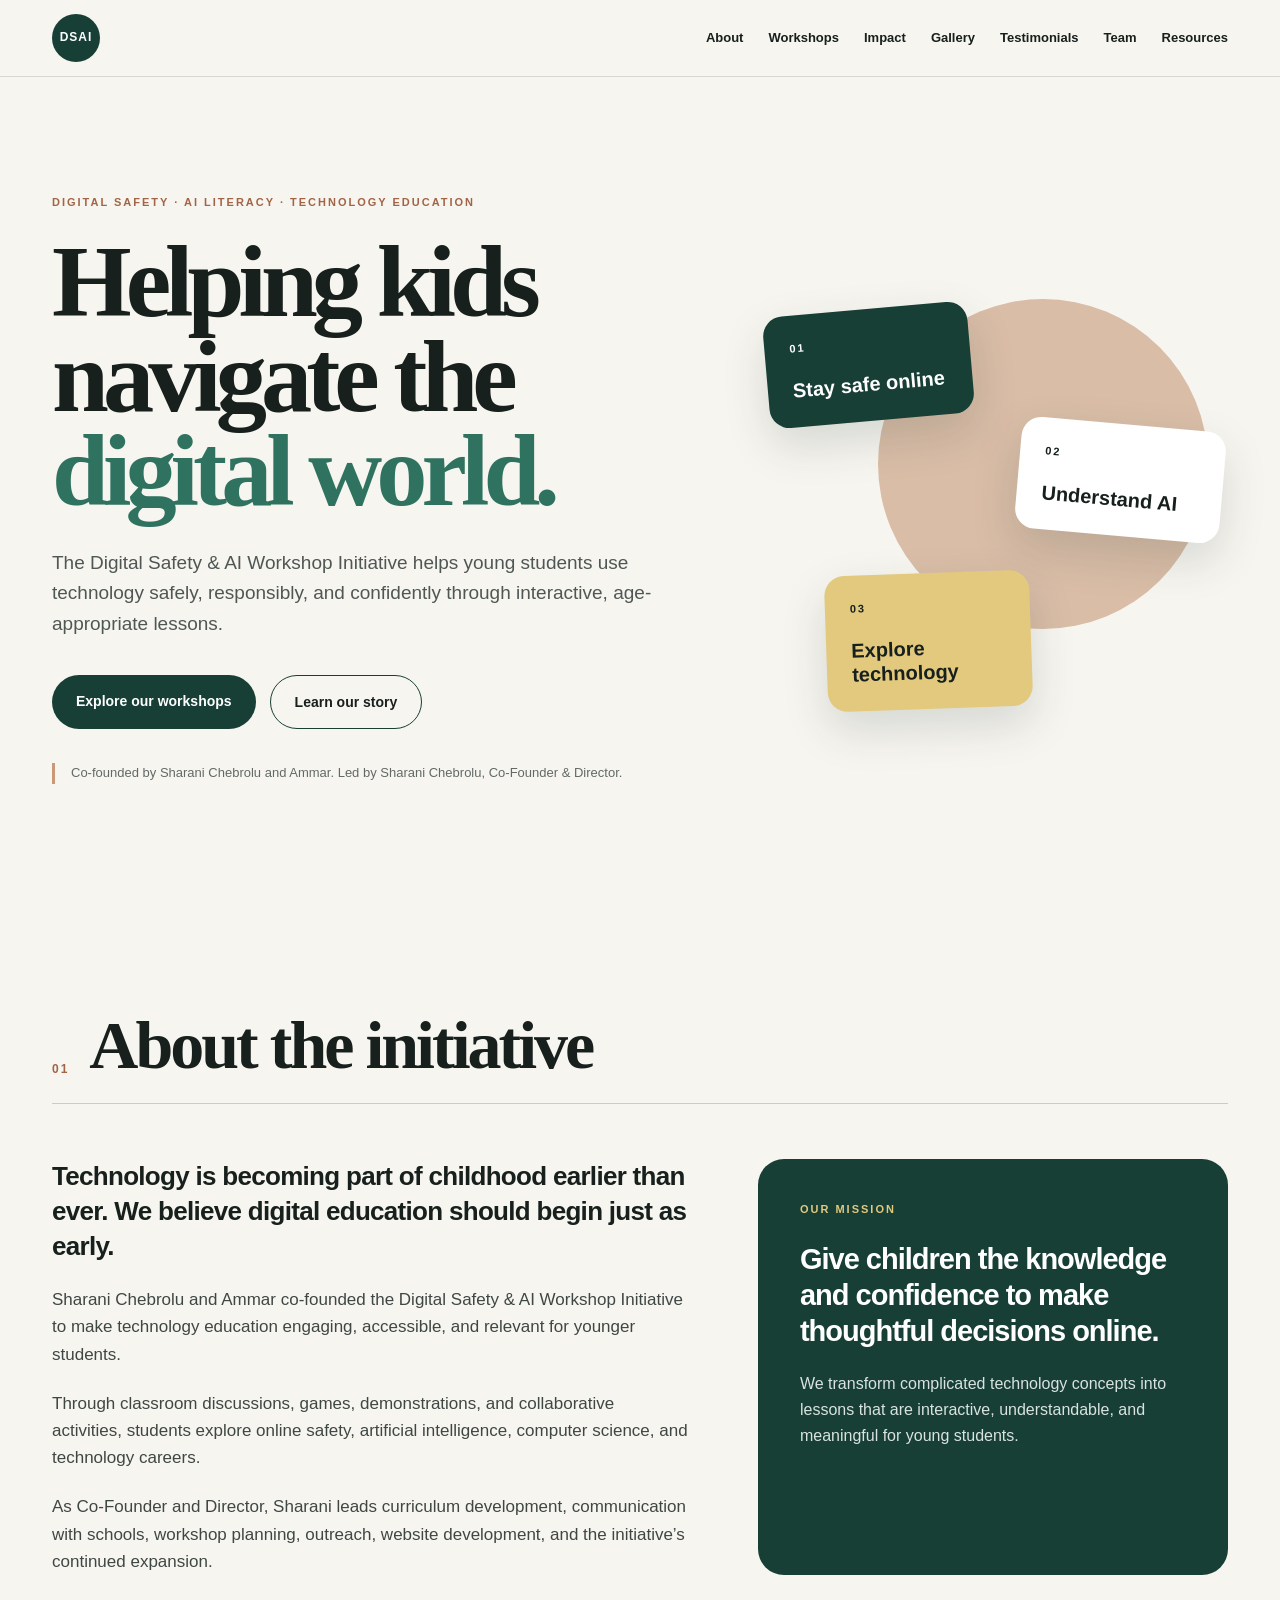
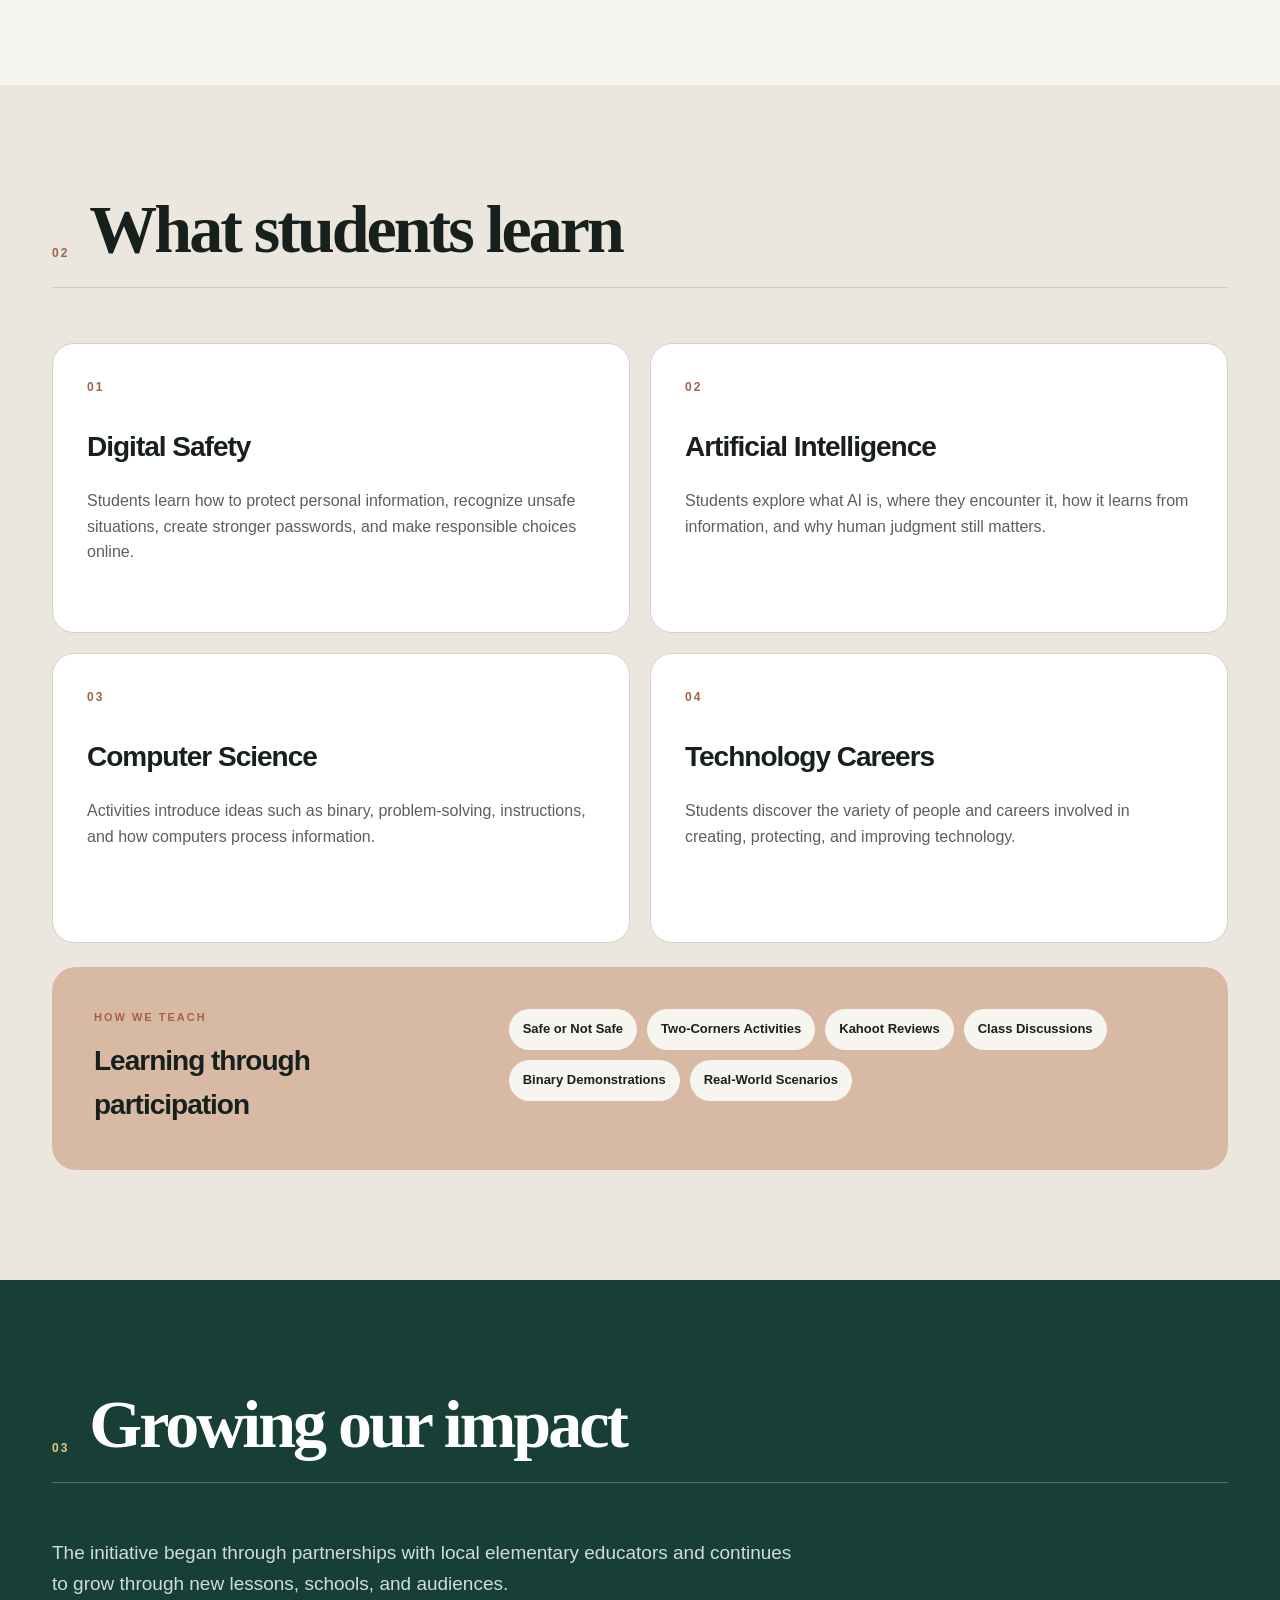
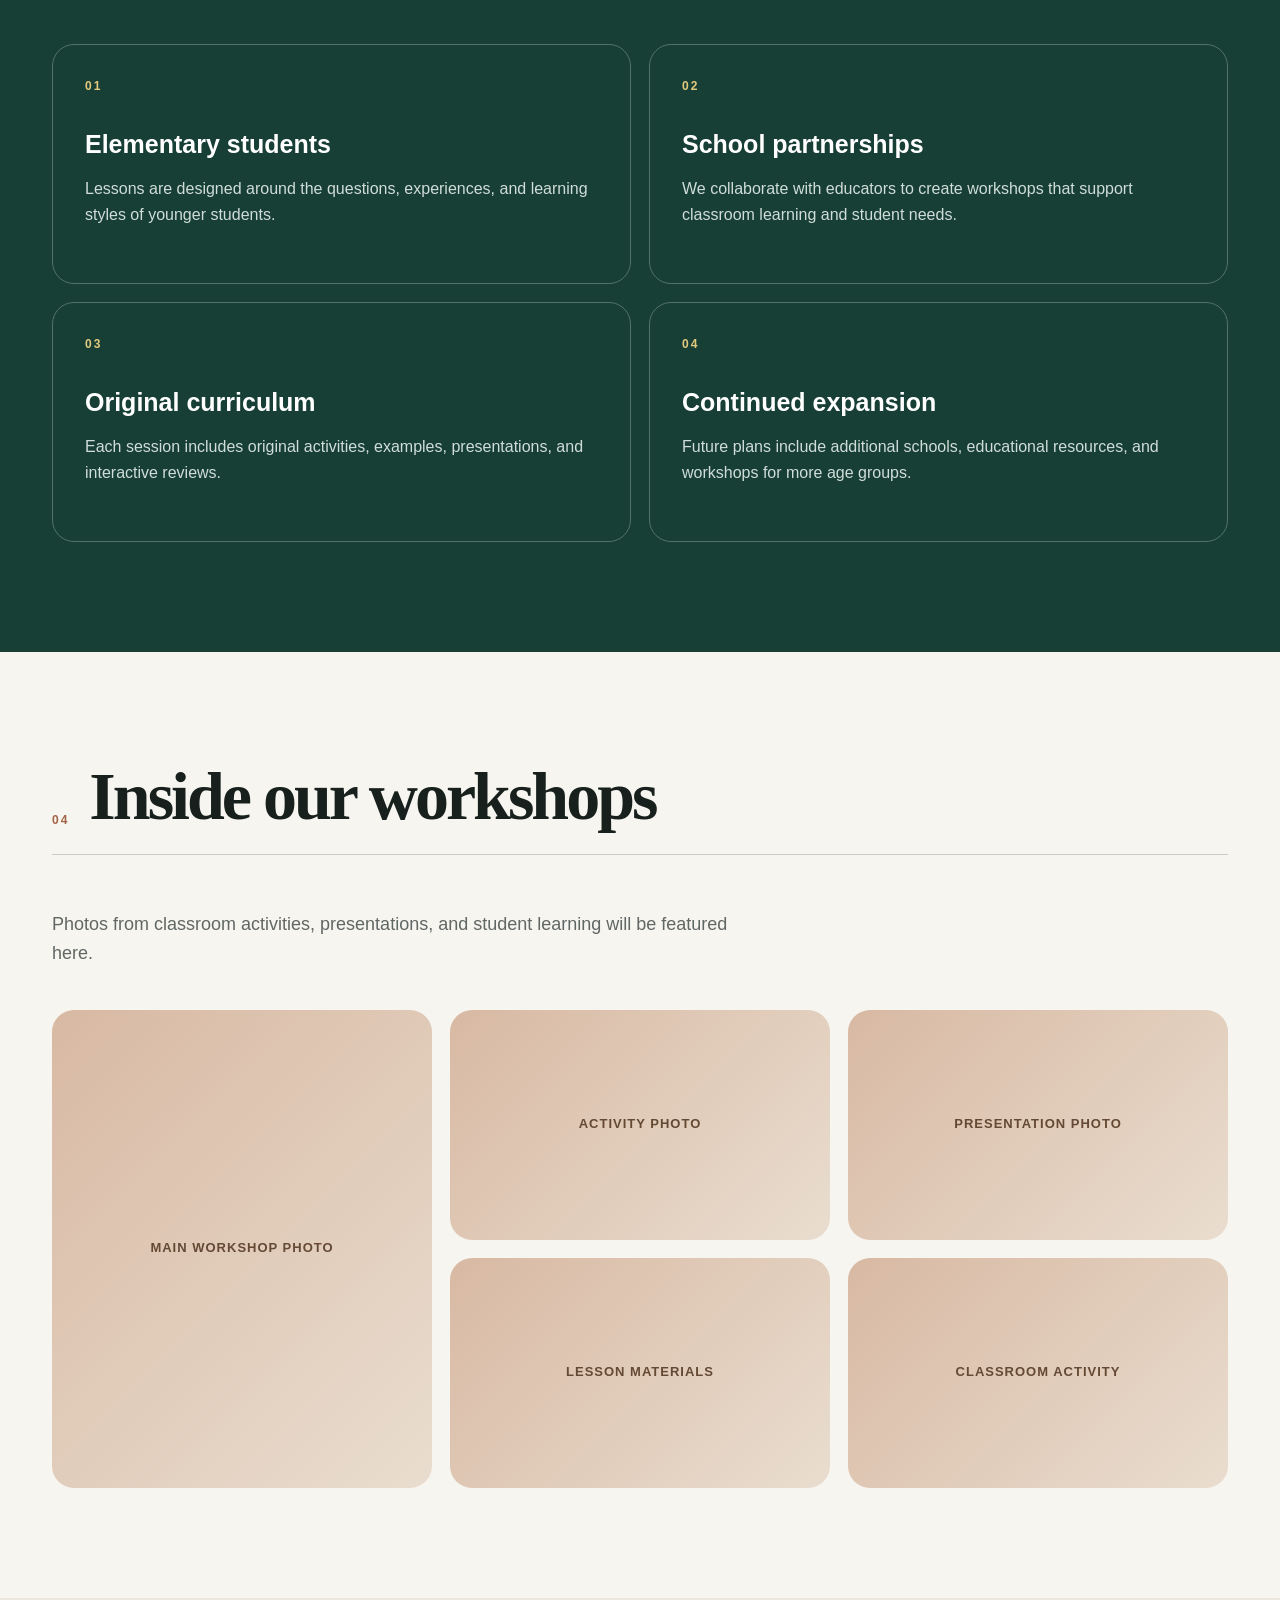
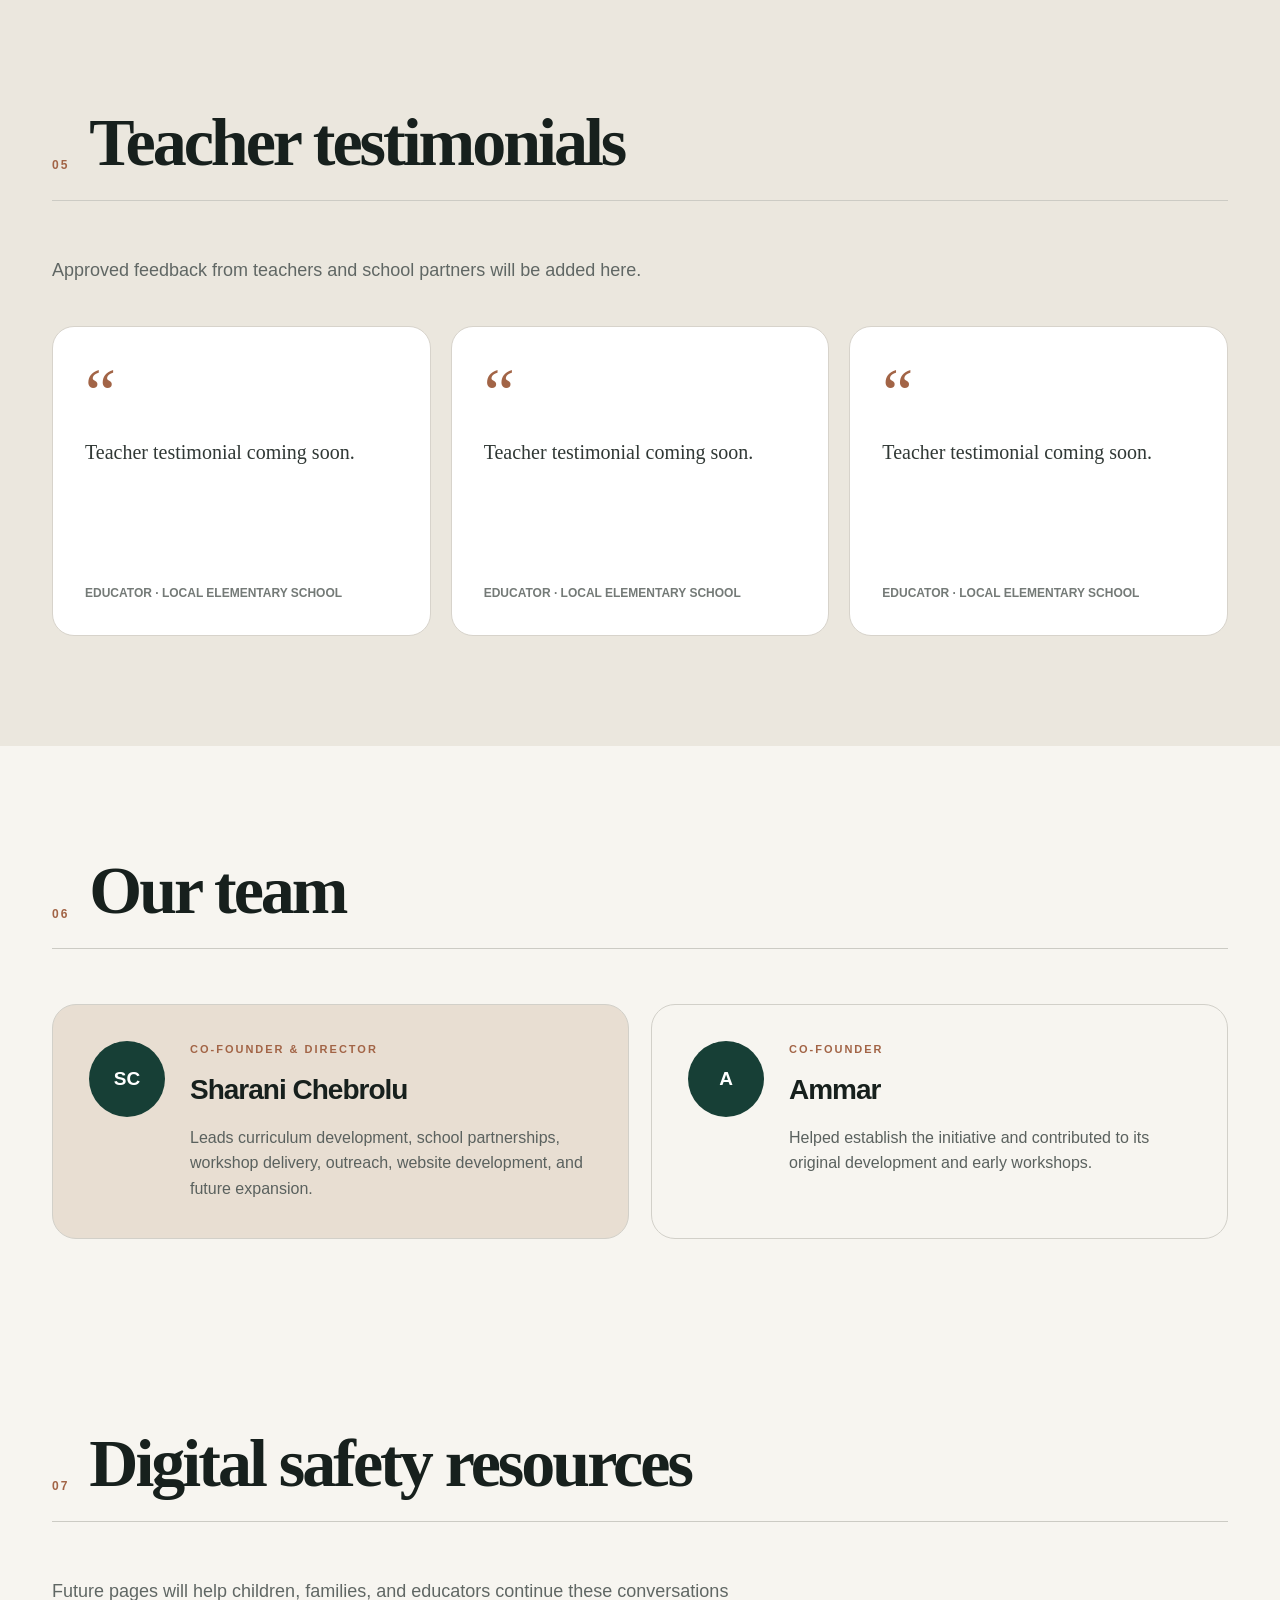
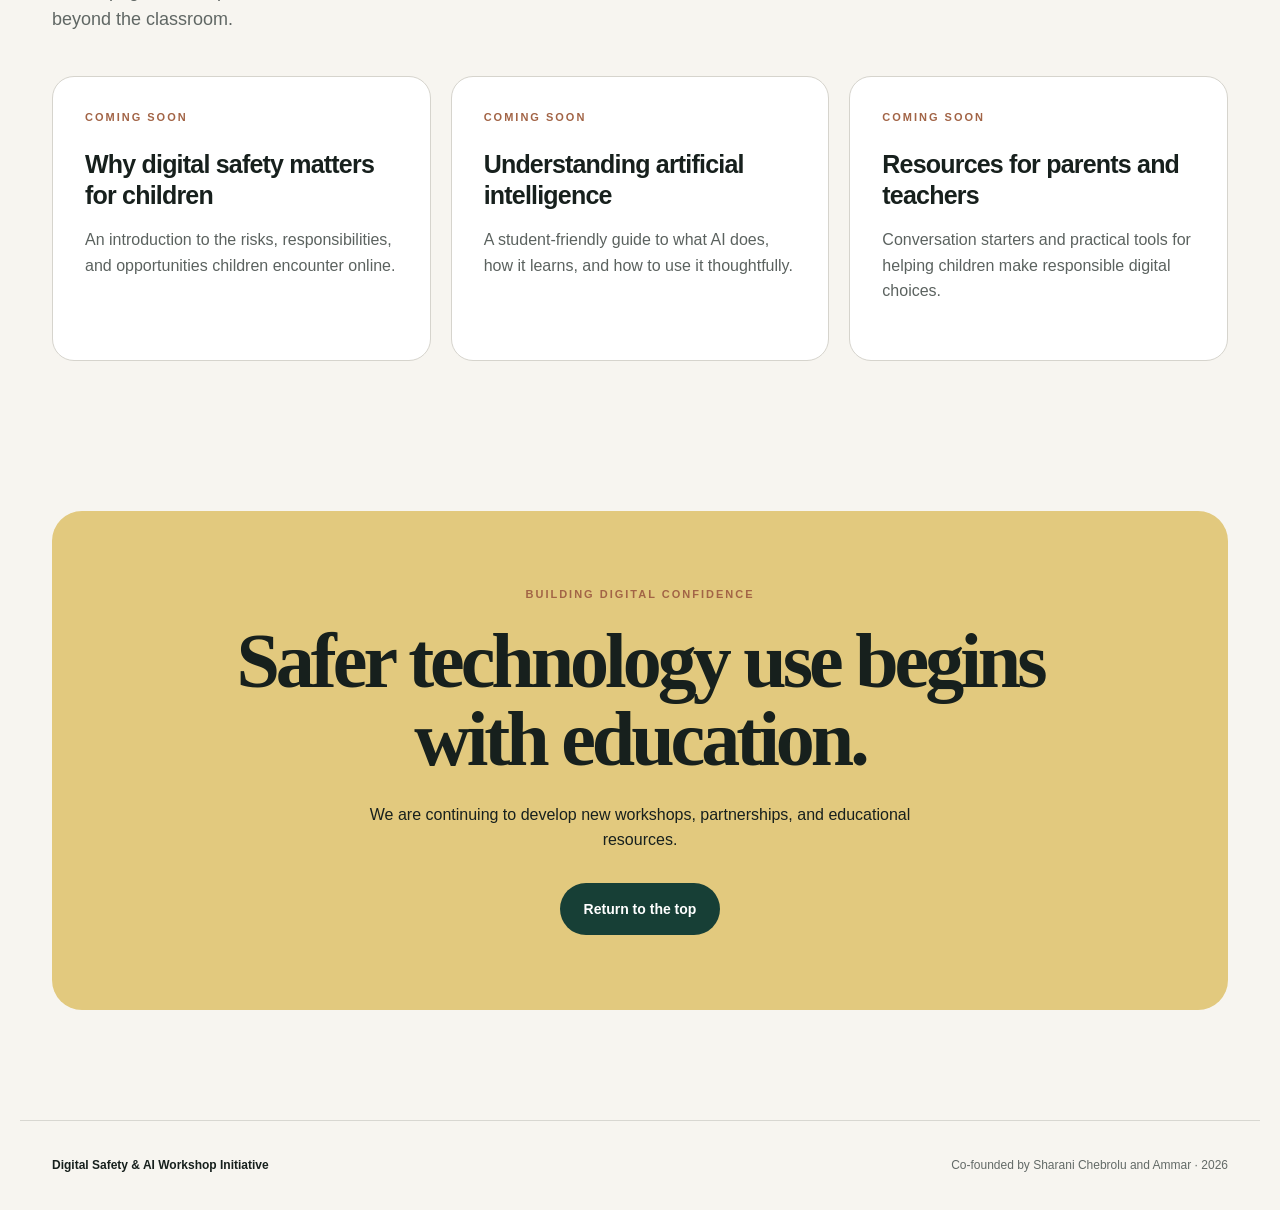
==== index.html @ 363afe44 "Build initial workshop initiative website" ====
<!DOCTYPE html>
<html lang="en">
<head>
    <meta charset="UTF-8">

    <meta
        name="viewport"
        content="width=device-width, initial-scale=1.0"
    >

    <meta
        name="description"
        content="The Digital Safety and AI Workshop Initiative helps young students navigate technology safely, responsibly, and confidently."
    >

    <title>Digital Safety & AI Workshop Initiative</title>

    <link rel="stylesheet" href="style.css">
</head>

<body>
    <!-- NAVIGATION -->
    <header class="site-header">
        <nav class="navbar">
            <a class="logo" href="#home">DSAI</a>

            <button
                class="menu-button"
                id="menu-button"
                aria-label="Open navigation menu"
                aria-expanded="false"
            >
                Menu
            </button>

            <div class="nav-links" id="nav-links">
                <a href="#about">About</a>
                <a href="#workshops">Workshops</a>
                <a href="#impact">Impact</a>
                <a href="#gallery">Gallery</a>
                <a href="#testimonials">Testimonials</a>
                <a href="#team">Team</a>
                <a href="#resources">Resources</a>
            </div>
        </nav>
    </header>

    <main>
        <!-- HERO -->
        <section class="hero" id="home">
            <div class="hero-content">
                <p class="eyebrow">
                    DIGITAL SAFETY · AI LITERACY · TECHNOLOGY EDUCATION
                </p>

                <h1>
                    Helping kids navigate the
                    <span>digital world.</span>
                </h1>

                <p class="hero-description">
                    The Digital Safety & AI Workshop Initiative helps young
                    students use technology safely, responsibly, and
                    confidently through interactive, age-appropriate lessons.
                </p>

                <div class="hero-buttons">
                    <a class="primary-button" href="#workshops">
                        Explore our workshops
                    </a>

                    <a class="secondary-button" href="#about">
                        Learn our story
                    </a>
                </div>

                <p class="founder-line">
                    Co-founded by Sharani Chebrolu and Ammar.
                    Led by Sharani Chebrolu, Co-Founder & Director.
                </p>
            </div>

            <div class="hero-visual" aria-hidden="true">
                <div class="visual-circle"></div>

                <div class="visual-card card-one">
                    <span>01</span>
                    <p>Stay safe online</p>
                </div>

                <div class="visual-card card-two">
                    <span>02</span>
                    <p>Understand AI</p>
                </div>

                <div class="visual-card card-three">
                    <span>03</span>
                    <p>Explore technology</p>
                </div>
            </div>
        </section>

        <!-- ABOUT -->
        <section class="section" id="about">
            <div class="section-heading">
                <p class="section-number">01</p>
                <h2>About the initiative</h2>
            </div>

            <div class="about-grid">
                <div class="about-text">
                    <p class="large-text">
                        Technology is becoming part of childhood earlier than
                        ever. We believe digital education should begin just as
                        early.
                    </p>

                    <p>
                        Sharani Chebrolu and Ammar co-founded the Digital Safety
                        & AI Workshop Initiative to make technology education
                        engaging, accessible, and relevant for younger students.
                    </p>

                    <p>
                        Through classroom discussions, games, demonstrations,
                        and collaborative activities, students explore online
                        safety, artificial intelligence, computer science, and
                        technology careers.
                    </p>

                    <p>
                        As Co-Founder and Director, Sharani leads curriculum
                        development, communication with schools, workshop
                        planning, outreach, website development, and the
                        initiative’s continued expansion.
                    </p>
                </div>

                <aside class="mission-card">
                    <p class="small-label">OUR MISSION</p>

                    <h3>
                        Give children the knowledge and confidence to make
                        thoughtful decisions online.
                    </h3>

                    <p>
                        We transform complicated technology concepts into
                        lessons that are interactive, understandable, and
                        meaningful for young students.
                    </p>
                </aside>
            </div>
        </section>

        <!-- WORKSHOPS -->
        <section class="section tinted-section" id="workshops">
            <div class="section-heading">
                <p class="section-number">02</p>
                <h2>What students learn</h2>
            </div>

            <div class="topic-grid">
                <article class="topic-card">
                    <p class="topic-number">01</p>

                    <h3>Digital Safety</h3>

                    <p>
                        Students learn how to protect personal information,
                        recognize unsafe situations, create stronger passwords,
                        and make responsible choices online.
                    </p>
                </article>

                <article class="topic-card">
                    <p class="topic-number">02</p>

                    <h3>Artificial Intelligence</h3>

                    <p>
                        Students explore what AI is, where they encounter it,
                        how it learns from information, and why human judgment
                        still matters.
                    </p>
                </article>

                <article class="topic-card">
                    <p class="topic-number">03</p>

                    <h3>Computer Science</h3>

                    <p>
                        Activities introduce ideas such as binary,
                        problem-solving, instructions, and how computers process
                        information.
                    </p>
                </article>

                <article class="topic-card">
                    <p class="topic-number">04</p>

                    <h3>Technology Careers</h3>

                    <p>
                        Students discover the variety of people and careers
                        involved in creating, protecting, and improving
                        technology.
                    </p>
                </article>
            </div>

            <div class="activity-section">
                <div>
                    <p class="small-label">HOW WE TEACH</p>
                    <h3>Learning through participation</h3>
                </div>

                <div class="activity-list">
                    <span>Safe or Not Safe</span>
                    <span>Two-Corners Activities</span>
                    <span>Kahoot Reviews</span>
                    <span>Class Discussions</span>
                    <span>Binary Demonstrations</span>
                    <span>Real-World Scenarios</span>
                </div>
            </div>
        </section>

        <!-- IMPACT -->
        <section class="section impact-section" id="impact">
            <div class="section-heading light-heading">
                <p class="section-number">03</p>
                <h2>Growing our impact</h2>
            </div>

            <p class="impact-introduction">
                The initiative began through partnerships with local elementary
                educators and continues to grow through new lessons, schools,
                and audiences.
            </p>

            <div class="impact-grid">
                <article class="impact-card">
                    <p class="impact-number">01</p>

                    <h3>Elementary students</h3>

                    <p>
                        Lessons are designed around the questions, experiences,
                        and learning styles of younger students.
                    </p>
                </article>

                <article class="impact-card">
                    <p class="impact-number">02</p>

                    <h3>School partnerships</h3>

                    <p>
                        We collaborate with educators to create workshops that
                        support classroom learning and student needs.
                    </p>
                </article>

                <article class="impact-card">
                    <p class="impact-number">03</p>

                    <h3>Original curriculum</h3>

                    <p>
                        Each session includes original activities, examples,
                        presentations, and interactive reviews.
                    </p>
                </article>

                <article class="impact-card">
                    <p class="impact-number">04</p>

                    <h3>Continued expansion</h3>

                    <p>
                        Future plans include additional schools, educational
                        resources, and workshops for more age groups.
                    </p>
                </article>
            </div>
        </section>

        <!-- PHOTO GALLERY -->
        <section class="section" id="gallery">
            <div class="section-heading">
                <p class="section-number">04</p>
                <h2>Inside our workshops</h2>
            </div>

            <p class="section-introduction">
                Photos from classroom activities, presentations, and student
                learning will be featured here.
            </p>

            <div class="photo-grid">
                <div class="photo-placeholder large-photo">
                    <span>Main workshop photo</span>
                </div>

                <div class="photo-placeholder">
                    <span>Activity photo</span>
                </div>

                <div class="photo-placeholder">
                    <span>Presentation photo</span>
                </div>

                <div class="photo-placeholder">
                    <span>Lesson materials</span>
                </div>

                <div class="photo-placeholder">
                    <span>Classroom activity</span>
                </div>
            </div>
        </section>

        <!-- TESTIMONIALS -->
        <section class="section tinted-section" id="testimonials">
            <div class="section-heading">
                <p class="section-number">05</p>
                <h2>Teacher testimonials</h2>
            </div>

            <p class="section-introduction">
                Approved feedback from teachers and school partners will be
                added here.
            </p>

            <div class="testimonial-grid">
                <article class="testimonial-card">
                    <div class="quote-mark">“</div>

                    <p class="testimonial-text">
                        Teacher testimonial coming soon.
                    </p>

                    <p class="testimonial-name">
                        Educator · Local Elementary School
                    </p>
                </article>

                <article class="testimonial-card">
                    <div class="quote-mark">“</div>

                    <p class="testimonial-text">
                        Teacher testimonial coming soon.
                    </p>

                    <p class="testimonial-name">
                        Educator · Local Elementary School
                    </p>
                </article>

                <article class="testimonial-card">
                    <div class="quote-mark">“</div>

                    <p class="testimonial-text">
                        Teacher testimonial coming soon.
                    </p>

                    <p class="testimonial-name">
                        Educator · Local Elementary School
                    </p>
                </article>
            </div>
        </section>

        <!-- TEAM -->
        <section class="section" id="team">
            <div class="section-heading">
                <p class="section-number">06</p>
                <h2>Our team</h2>
            </div>

            <div class="team-grid">
                <article class="team-card director-card">
                    <div class="team-initials">SC</div>

                    <div>
                        <p class="small-label">CO-FOUNDER & DIRECTOR</p>

                        <h3>Sharani Chebrolu</h3>

                        <p>
                            Leads curriculum development, school partnerships,
                            workshop delivery, outreach, website development,
                            and future expansion.
                        </p>
                    </div>
                </article>

                <article class="team-card">
                    <div class="team-initials">A</div>

                    <div>
                        <p class="small-label">CO-FOUNDER</p>

                        <h3>Ammar</h3>

                        <p>
                            Helped establish the initiative and contributed to
                            its original development and early workshops.
                        </p>
                    </div>
                </article>
            </div>
        </section>

        <!-- RESOURCES -->
        <section class="section resources-section" id="resources">
            <div class="section-heading">
                <p class="section-number">07</p>
                <h2>Digital safety resources</h2>
            </div>

            <p class="section-introduction">
                Future pages will help children, families, and educators
                continue these conversations beyond the classroom.
            </p>

            <div class="resource-grid">
                <article class="resource-card">
                    <p class="small-label">COMING SOON</p>

                    <h3>Why digital safety matters for children</h3>

                    <p>
                        An introduction to the risks, responsibilities, and
                        opportunities children encounter online.
                    </p>
                </article>

                <article class="resource-card">
                    <p class="small-label">COMING SOON</p>

                    <h3>Understanding artificial intelligence</h3>

                    <p>
                        A student-friendly guide to what AI does, how it learns,
                        and how to use it thoughtfully.
                    </p>
                </article>

                <article class="resource-card">
                    <p class="small-label">COMING SOON</p>

                    <h3>Resources for parents and teachers</h3>

                    <p>
                        Conversation starters and practical tools for helping
                        children make responsible digital choices.
                    </p>
                </article>
            </div>
        </section>

        <!-- CLOSING -->
        <section class="section closing-section">
            <div class="closing-box">
                <p class="small-label">BUILDING DIGITAL CONFIDENCE</p>

                <h2>
                    Safer technology use begins with education.
                </h2>

                <p>
                    We are continuing to develop new workshops, partnerships,
                    and educational resources.
                </p>

                <a class="primary-button" href="#home">
                    Return to the top
                </a>
            </div>
        </section>
    </main>

    <footer>
        <p class="footer-title">
            Digital Safety & AI Workshop Initiative
        </p>

        <p>
            Co-founded by Sharani Chebrolu and Ammar ·
            <span id="current-year"></span>
        </p>
    </footer>

    <script src="script.js"></script>
</body>
</html>
---- style.css ----
/* ------------------------------
   BASIC RESET
------------------------------ */

* {
    box-sizing: border-box;
    margin: 0;
    padding: 0;
}

html {
    scroll-behavior: smooth;
}

body {
    background: #f7f5f0;
    color: #17201d;
    font-family: "Avenir Next", Avenir, "Helvetica Neue", Helvetica, Arial, sans-serif;
    line-height: 1.6;
}
.hero h1,
.section-heading h2,
.closing-box h2 {
    font-family: "Times New Roman", Times, serif;
    font-weight: 700;
}

a {
    color: inherit;
}

button,
a {
    -webkit-tap-highlight-color: transparent;
}

/* ------------------------------
   NAVIGATION
------------------------------ */

.site-header {
    background: rgba(247, 245, 240, 0.94);
    border-bottom: 1px solid #d8d7d1;
    position: sticky;
    top: 0;
    z-index: 1000;
}

.navbar {
    align-items: center;
    display: flex;
    justify-content: space-between;
    margin: auto;
    max-width: 1240px;
    min-height: 76px;
    padding: 0 32px;
}

.logo {
    align-items: center;
    background: #173f36;
    border-radius: 50%;
    color: #ffffff;
    display: flex;
    font-size: 12px;
    font-weight: 800;
    height: 48px;
    justify-content: center;
    letter-spacing: 1px;
    text-decoration: none;
    width: 48px;
}

.nav-links {
    align-items: center;
    display: flex;
    gap: 25px;
}

.nav-links a {
    font-size: 13px;
    font-weight: 700;
    text-decoration: none;
}

.nav-links a:hover {
    opacity: 0.55;
}

.menu-button {
    background: transparent;
    border: 1px solid #173f36;
    border-radius: 100px;
    cursor: pointer;
    display: none;
    font: inherit;
    font-size: 14px;
    padding: 8px 17px;
}

/* ------------------------------
   HERO
------------------------------ */

.hero {
    align-items: center;
    display: grid;
    gap: 65px;
    grid-template-columns: 1.15fr 0.85fr;
    margin: auto;
    max-width: 1240px;
    min-height: calc(100vh - 76px);
    padding: 90px 32px;
}

.eyebrow,
.small-label {
    color: #a26446;
    font-size: 11px;
    font-weight: 800;
    letter-spacing: 2px;
}

.hero h1 {
    font-size: clamp(58px, 8vw, 105px);
    letter-spacing: -6px;
    line-height: 0.92;
    margin-top: 24px;
    max-width: 800px;
}

.hero h1 span {
    color: #2f725f;
    display: block;
}

.hero-description {
    color: #4f5754;
    font-size: 19px;
    margin-top: 30px;
    max-width: 640px;
}

.hero-buttons {
    display: flex;
    flex-wrap: wrap;
    gap: 14px;
    margin-top: 36px;
}

.primary-button,
.secondary-button {
    border-radius: 100px;
    display: inline-block;
    font-size: 14px;
    font-weight: 800;
    padding: 15px 24px;
    text-decoration: none;
    transition:
        opacity 0.2s ease,
        transform 0.2s ease;
}

.primary-button {
    background: #173f36;
    color: #ffffff;
}

.secondary-button {
    border: 1px solid #173f36;
}

.primary-button:hover,
.secondary-button:hover {
    opacity: 0.75;
    transform: translateY(-2px);
}

.founder-line {
    border-left: 3px solid #c89878;
    color: #626966;
    font-size: 13px;
    margin-top: 34px;
    max-width: 610px;
    padding-left: 16px;
}

/* ------------------------------
   HERO VISUAL
------------------------------ */

.hero-visual {
    height: 480px;
    position: relative;
}

.visual-circle {
    background: #d9bda7;
    border-radius: 50%;
    height: 330px;
    position: absolute;
    right: 20px;
    top: 50px;
    width: 330px;
}

.visual-card {
    border-radius: 20px;
    box-shadow: 0 18px 45px rgba(17, 45, 38, 0.15);
    padding: 25px;
    position: absolute;
    width: 205px;
}

.visual-card span {
    display: block;
    font-size: 11px;
    font-weight: 800;
    letter-spacing: 2px;
    margin-bottom: 20px;
}

.visual-card p {
    font-size: 20px;
    font-weight: 800;
    line-height: 1.2;
}

.card-one {
    background: #173f36;
    color: #ffffff;
    left: 10px;
    top: 60px;
    transform: rotate(-5deg);
}

.card-two {
    background: #ffffff;
    right: 5px;
    top: 175px;
    transform: rotate(5deg);
}

.card-three {
    background: #e2c97e;
    bottom: 20px;
    left: 70px;
    transform: rotate(-2deg);
}

/* ------------------------------
   GENERAL SECTIONS
------------------------------ */

.section {
    margin: auto;
    max-width: 1240px;
    padding: 110px 32px;
}

.tinted-section {
    background: #ebe7de;
    max-width: none;
    padding-left: max(32px, calc((100vw - 1176px) / 2));
    padding-right: max(32px, calc((100vw - 1176px) / 2));
}

.section-heading {
    align-items: flex-end;
    border-bottom: 1px solid #cccbc4;
    display: flex;
    gap: 20px;
    margin-bottom: 55px;
    padding-bottom: 24px;
}

.section-number {
    color: #a26446;
    font-size: 12px;
    font-weight: 800;
    letter-spacing: 2px;
}

.section-heading h2 {
    font-size: clamp(38px, 6vw, 68px);
    letter-spacing: -3px;
    line-height: 1;
}

.section-introduction {
    color: #606764;
    font-size: 18px;
    margin-bottom: 42px;
    max-width: 700px;
}

/* ------------------------------
   ABOUT
------------------------------ */

.about-grid {
    display: grid;
    gap: 70px;
    grid-template-columns: 1.15fr 0.85fr;
}

.about-text {
    color: #3f4744;
    font-size: 17px;
}

.about-text p + p {
    margin-top: 22px;
}

.large-text {
    color: #17201d;
    font-size: 26px;
    font-weight: 700;
    letter-spacing: -0.7px;
    line-height: 1.35;
}

.mission-card {
    background: #173f36;
    border-radius: 26px;
    color: #ffffff;
    padding: 42px;
}

.mission-card .small-label {
    color: #e2c97e;
}

.mission-card h3 {
    font-size: 29px;
    letter-spacing: -1px;
    line-height: 1.25;
    margin: 22px 0;
}

.mission-card > p:last-child {
    color: #d9e3df;
}

/* ------------------------------
   WORKSHOP TOPICS
------------------------------ */

.topic-grid {
    display: grid;
    gap: 20px;
    grid-template-columns: repeat(2, 1fr);
}

.topic-card {
    background: #ffffff;
    border: 1px solid #d6d2ca;
    border-radius: 22px;
    min-height: 290px;
    padding: 34px;
    transition:
        box-shadow 0.25s ease,
        transform 0.25s ease;
}

.topic-card:hover {
    box-shadow: 0 18px 45px rgba(0, 0, 0, 0.07);
    transform: translateY(-5px);
}

.topic-number {
    color: #a26446;
    font-size: 12px;
    font-weight: 800;
    letter-spacing: 2px;
    margin-bottom: 28px;
}

.topic-card h3 {
    font-size: 28px;
    letter-spacing: -1px;
    margin-bottom: 18px;
}

.topic-card > p:last-child {
    color: #59605d;
}

.activity-section {
    align-items: start;
    background: #d8b9a3;
    border-radius: 24px;
    display: grid;
    gap: 50px;
    grid-template-columns: 0.7fr 1.3fr;
    margin-top: 24px;
    padding: 42px;
}

.activity-section h3 {
    font-size: 28px;
    letter-spacing: -1px;
    margin-top: 12px;
}

.activity-list {
    display: flex;
    flex-wrap: wrap;
    gap: 10px;
}

.activity-list span {
    background: #f7f5f0;
    border-radius: 100px;
    font-size: 13px;
    font-weight: 700;
    padding: 10px 14px;
}

/* ------------------------------
   IMPACT
------------------------------ */

.impact-section {
    background: #173f36;
    color: #ffffff;
    max-width: none;
    padding-left: max(32px, calc((100vw - 1176px) / 2));
    padding-right: max(32px, calc((100vw - 1176px) / 2));
}

.light-heading {
    border-color: #527369;
}

.light-heading .section-number {
    color: #e2c97e;
}

.impact-introduction {
    color: #d0ddd8;
    font-size: 19px;
    margin-bottom: 45px;
    max-width: 760px;
}

.impact-grid {
    display: grid;
    gap: 18px;
    grid-template-columns: repeat(2, 1fr);
}

.impact-card {
    border: 1px solid #527369;
    border-radius: 22px;
    min-height: 240px;
    padding: 32px;
}

.impact-number {
    color: #e2c97e;
    font-size: 12px;
    font-weight: 800;
    letter-spacing: 2px;
    margin-bottom: 28px;
}

.impact-card h3 {
    font-size: 25px;
    margin-bottom: 12px;
}

.impact-card > p:last-child {
    color: #d0ddd8;
}

/* ------------------------------
   PHOTO GALLERY
------------------------------ */

.photo-grid {
    display: grid;
    gap: 18px;
    grid-template-columns: repeat(3, 1fr);
    grid-template-rows: 230px 230px;
}

.photo-placeholder {
    align-items: center;
    background:
        linear-gradient(
            135deg,
            #d8b9a3,
            #e9ddcf
        );
    border-radius: 22px;
    color: #644934;
    display: flex;
    font-size: 13px;
    font-weight: 800;
    justify-content: center;
    letter-spacing: 1px;
    min-height: 220px;
    text-transform: uppercase;
}

.large-photo {
    grid-row: span 2;
}

/* ------------------------------
   TESTIMONIALS
------------------------------ */

.testimonial-grid {
    display: grid;
    gap: 20px;
    grid-template-columns: repeat(3, 1fr);
}

.testimonial-card {
    background: #ffffff;
    border: 1px solid #d7d3cb;
    border-radius: 22px;
    display: flex;
    flex-direction: column;
    min-height: 310px;
    padding: 32px;
}

.quote-mark {
    color: #a26446;
    font-family: Georgia, serif;
    font-size: 70px;
    height: 60px;
    line-height: 1;
}

.testimonial-text {
    color: #303835;
    font-family: Georgia, serif;
    font-size: 20px;
    line-height: 1.5;
    margin-top: 18px;
}

.testimonial-name {
    color: #747a77;
    font-size: 12px;
    font-weight: 700;
    margin-top: auto;
    padding-top: 30px;
    text-transform: uppercase;
}

/* ------------------------------
   TEAM
------------------------------ */

.team-grid {
    display: grid;
    gap: 22px;
    grid-template-columns: repeat(2, 1fr);
}

.team-card {
    align-items: flex-start;
    border: 1px solid #d2d0c9;
    border-radius: 24px;
    display: grid;
    gap: 25px;
    grid-template-columns: 76px 1fr;
    padding: 36px;
}

.director-card {
    background: #e8ded2;
}

.team-initials {
    align-items: center;
    background: #173f36;
    border-radius: 50%;
    color: #ffffff;
    display: flex;
    font-size: 19px;
    font-weight: 800;
    height: 76px;
    justify-content: center;
    width: 76px;
}

.team-card h3 {
    font-size: 28px;
    letter-spacing: -1px;
    margin: 9px 0 12px;
}

.team-card p:last-child {
    color: #5a615e;
}

/* ------------------------------
   RESOURCES
------------------------------ */

.resources-section {
    padding-top: 80px;
}

.resource-grid {
    display: grid;
    gap: 20px;
    grid-template-columns: repeat(3, 1fr);
}

.resource-card {
    background: #ffffff;
    border: 1px solid #d6d4cd;
    border-radius: 22px;
    min-height: 285px;
    padding: 32px;
}

.resource-card h3 {
    font-size: 25px;
    letter-spacing: -0.8px;
    line-height: 1.25;
    margin: 22px 0 16px;
}

.resource-card > p:last-child {
    color: #5b625f;
}

/* ------------------------------
   CLOSING SECTION
------------------------------ */

.closing-section {
    padding-top: 40px;
}

.closing-box {
    background: #e2c97e;
    border-radius: 30px;
    padding: 75px;
    text-align: center;
}

.closing-box h2 {
    font-size: clamp(44px, 7vw, 78px);
    letter-spacing: -4px;
    line-height: 1;
    margin: 18px auto 24px;
    max-width: 850px;
}

.closing-box > p:not(.small-label) {
    margin: 0 auto 30px;
    max-width: 610px;
}

/* ------------------------------
   FOOTER
------------------------------ */

footer {
    border-top: 1px solid #d8d7d1;
    color: #636a67;
    display: flex;
    font-size: 12px;
    justify-content: space-between;
    margin: auto;
    max-width: 1240px;
    padding: 35px 32px;
}

.footer-title {
    color: #17201d;
    font-weight: 800;
}

/* ------------------------------
   TABLET
------------------------------ */

@media (max-width: 900px) {
    .hero {
        grid-template-columns: 1fr;
    }

    .hero-visual {
        height: 390px;
    }

    .about-grid {
        grid-template-columns: 1fr;
    }

    .topic-grid,
    .impact-grid,
    .team-grid {
        grid-template-columns: 1fr;
    }

    .testimonial-grid,
    .resource-grid {
        grid-template-columns: repeat(2, 1fr);
    }

    .photo-grid {
        grid-template-columns: repeat(2, 1fr);
        grid-template-rows: auto;
    }

    .large-photo {
        grid-column: span 2;
        grid-row: auto;
    }

    .activity-section {
        grid-template-columns: 1fr;
    }
}

/* ------------------------------
   MOBILE
------------------------------ */

@media (max-width: 700px) {
    .navbar {
        min-height: 68px;
        padding: 0 20px;
    }

    .menu-button {
        display: block;
    }

    .nav-links {
        align-items: flex-start;
        background: #f7f5f0;
        border-bottom: 1px solid #d8d7d1;
        display: none;
        flex-direction: column;
        gap: 18px;
        left: 0;
        padding: 25px;
        position: absolute;
        right: 0;
        top: 68px;
    }

    .nav-links.open {
        display: flex;
    }

    .hero {
        min-height: auto;
        padding: 75px 20px;
    }

    .hero h1 {
        font-size: 59px;
        letter-spacing: -4px;
    }

    .hero-description {
        font-size: 17px;
    }

    .hero-visual {
        display: none;
    }

    .section,
    .tinted-section,
    .impact-section {
        padding: 80px 20px;
    }

    .section-heading {
        align-items: flex-start;
        flex-direction: column;
        gap: 8px;
        margin-bottom: 40px;
    }

    .section-heading h2 {
        letter-spacing: -2px;
    }

    .topic-grid,
    .testimonial-grid,
    .resource-grid,
    .photo-grid {
        grid-template-columns: 1fr;
    }

    .large-photo {
        grid-column: span 1;
    }

    .team-card {
        grid-template-columns: 1fr;
    }

    .closing-box {
        padding: 55px 24px;
    }

    .closing-box h2 {
        letter-spacing: -3px;
    }

    footer {
        flex-direction: column;
        gap: 8px;
        padding: 30px 20px;
    }
}
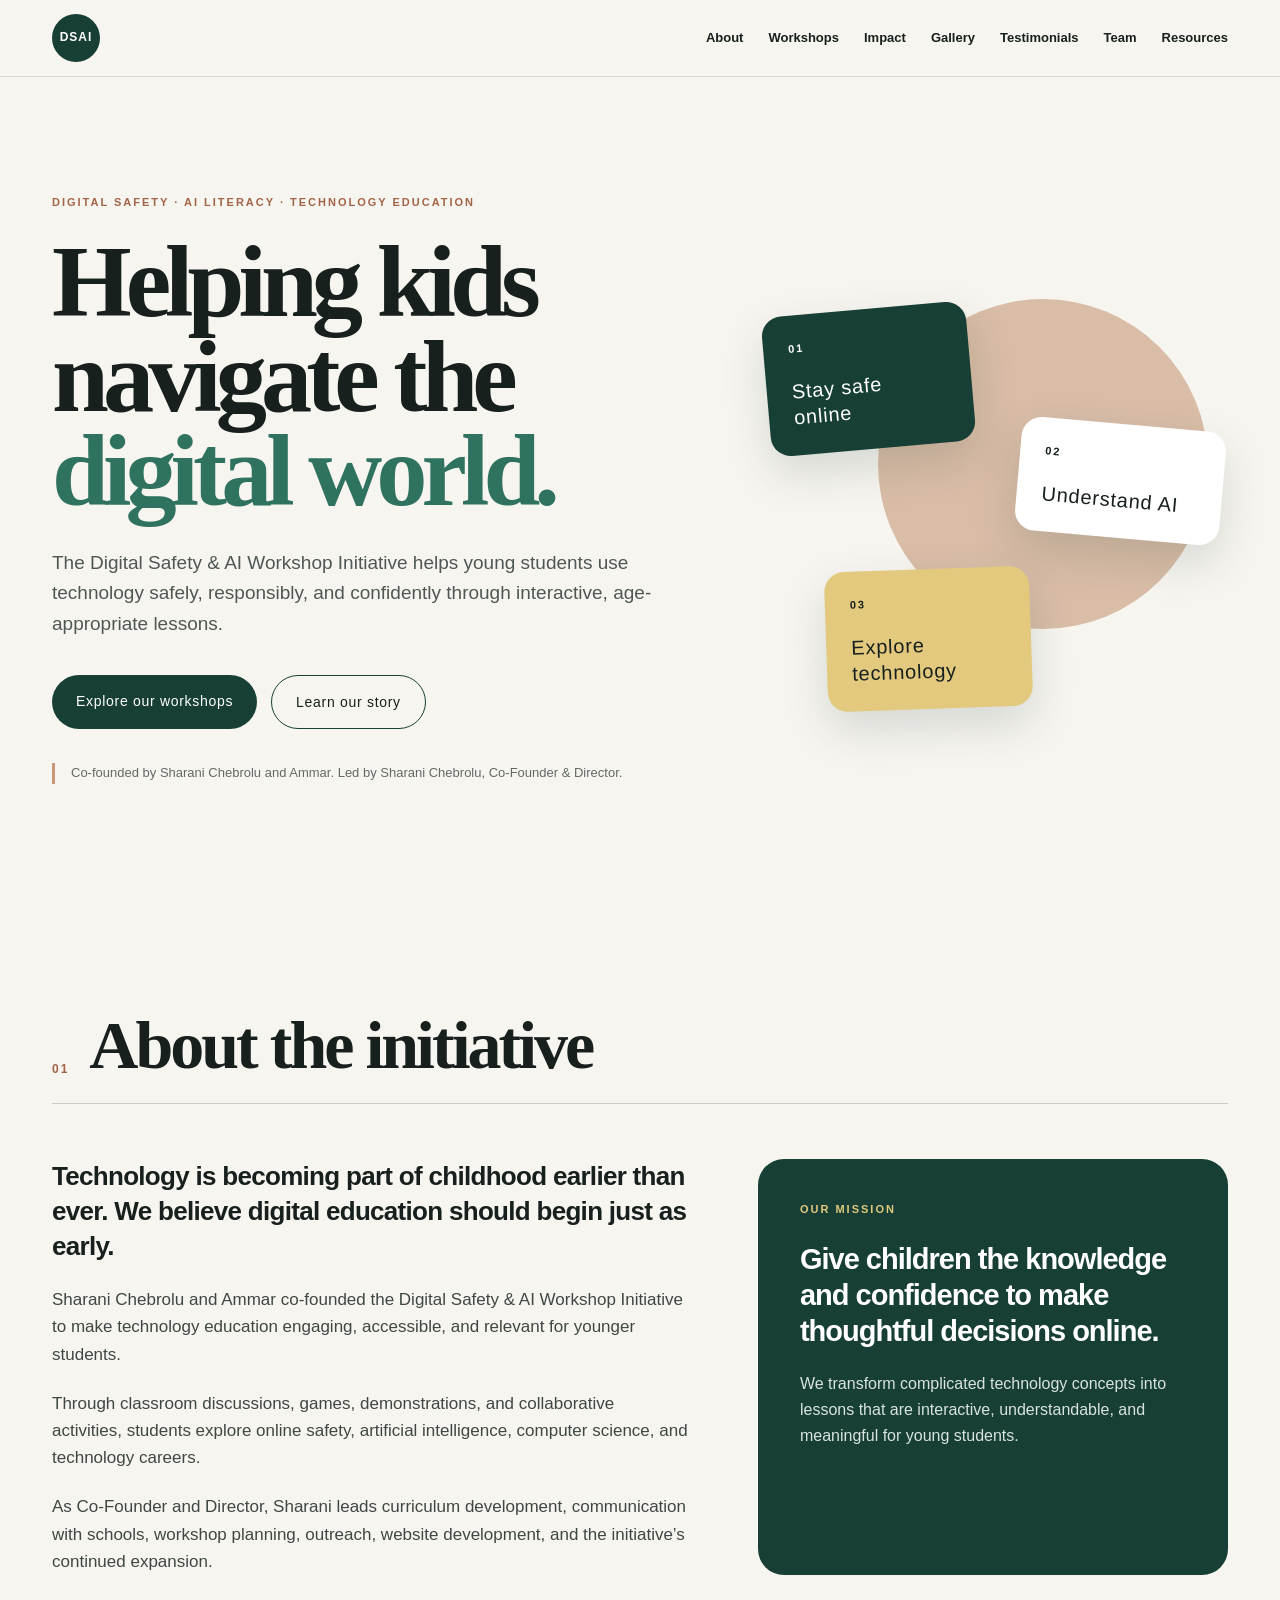
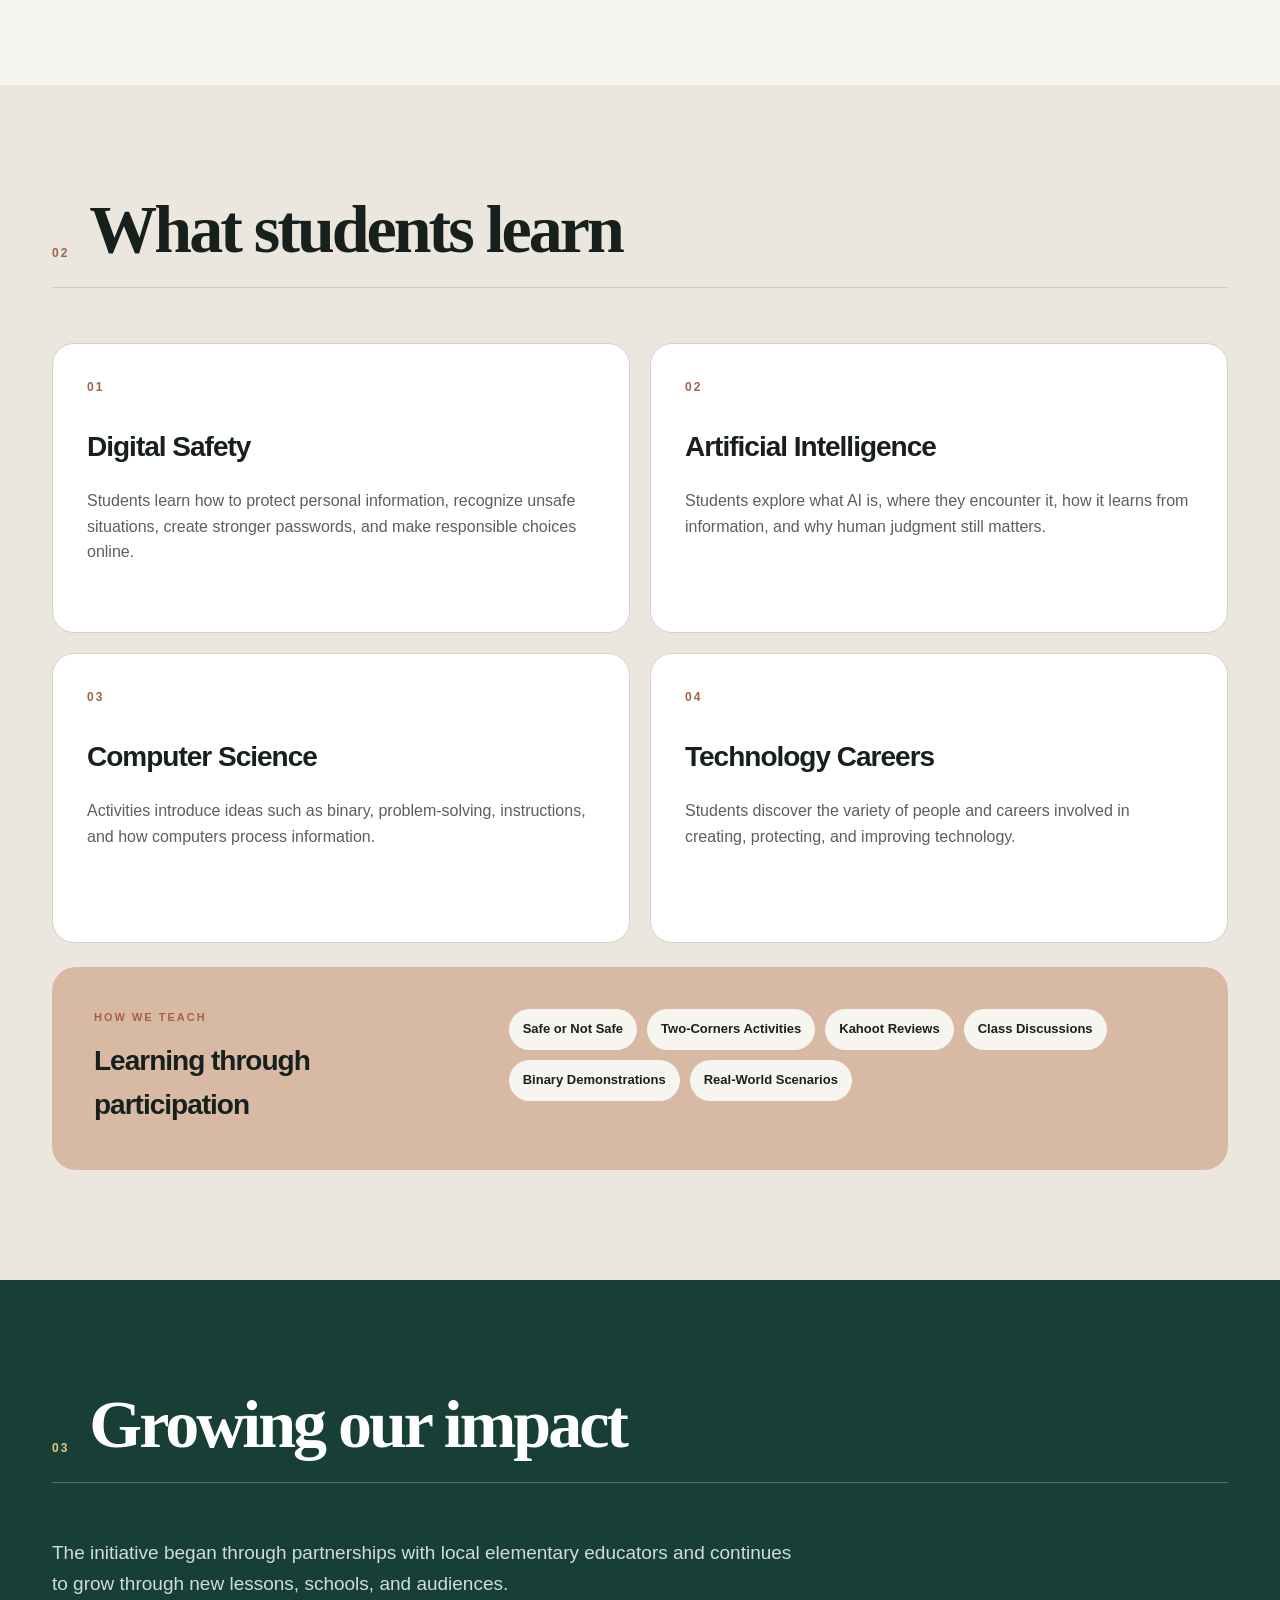
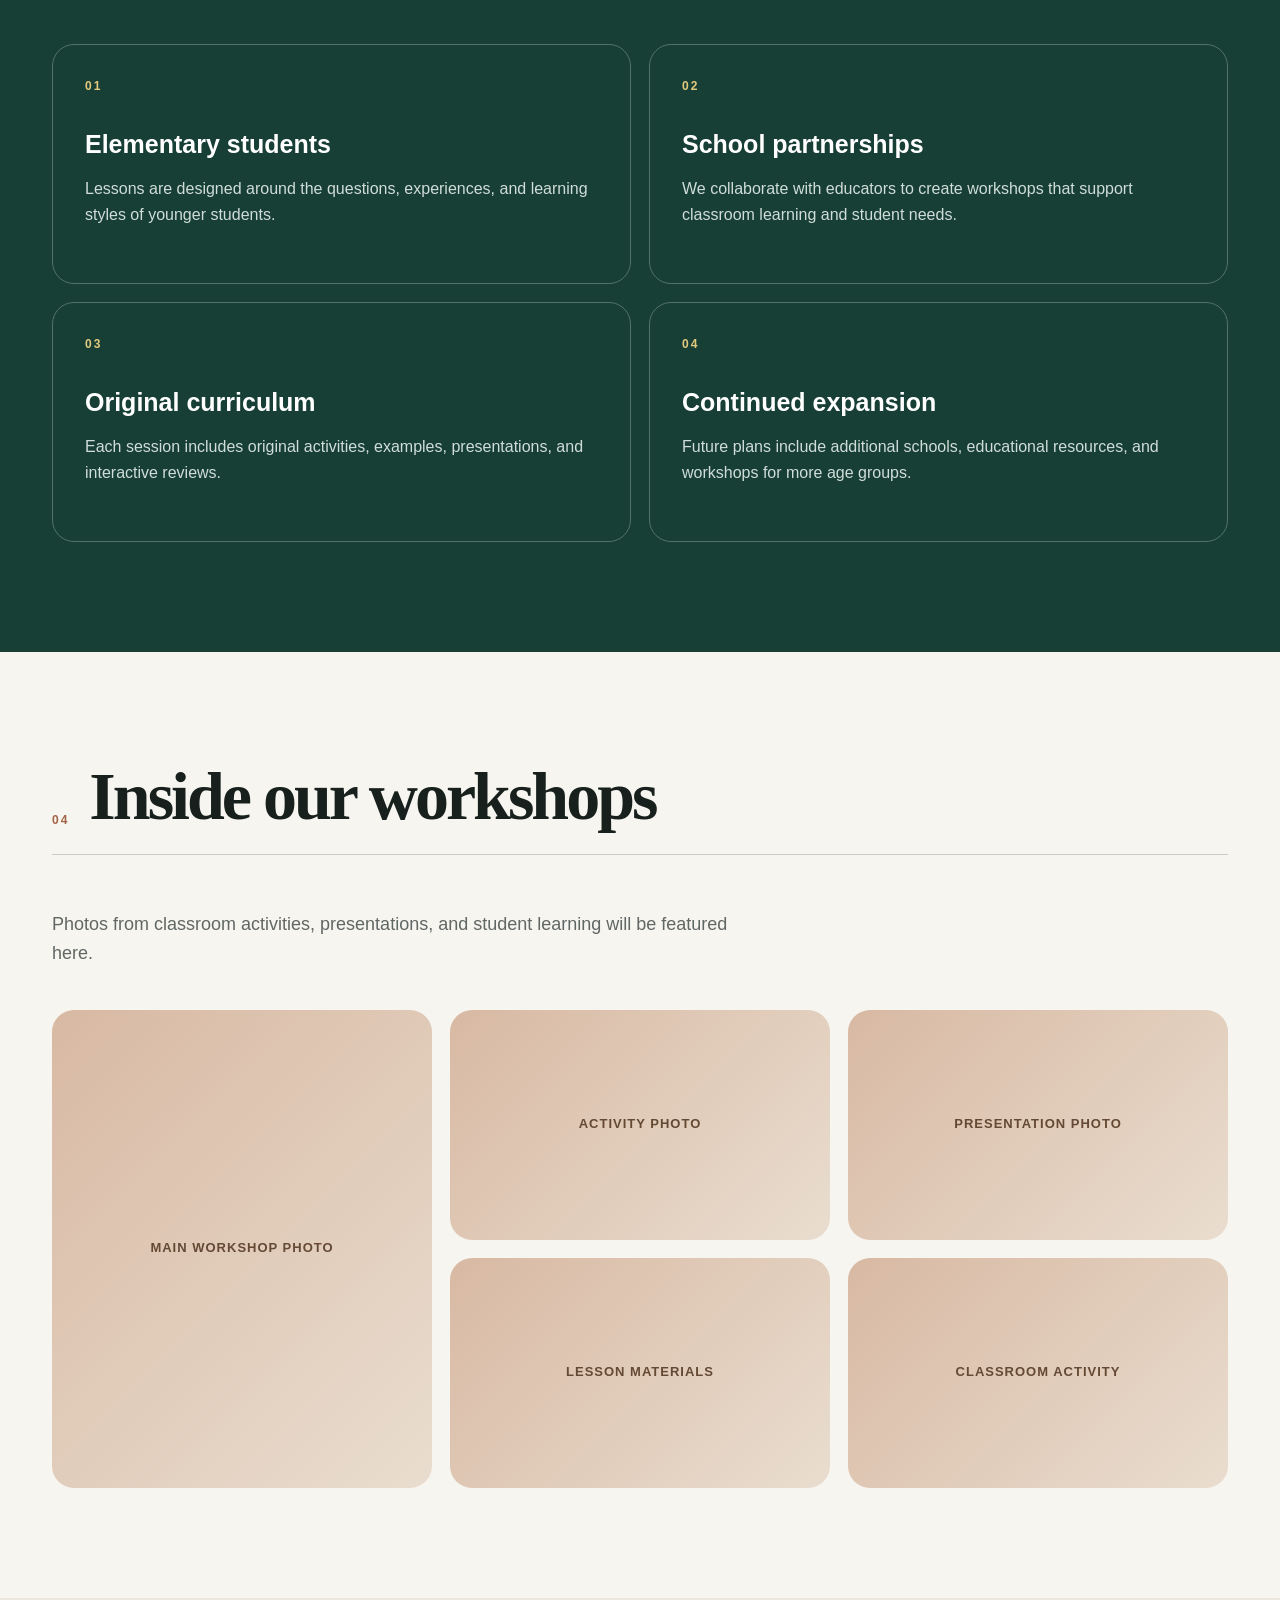
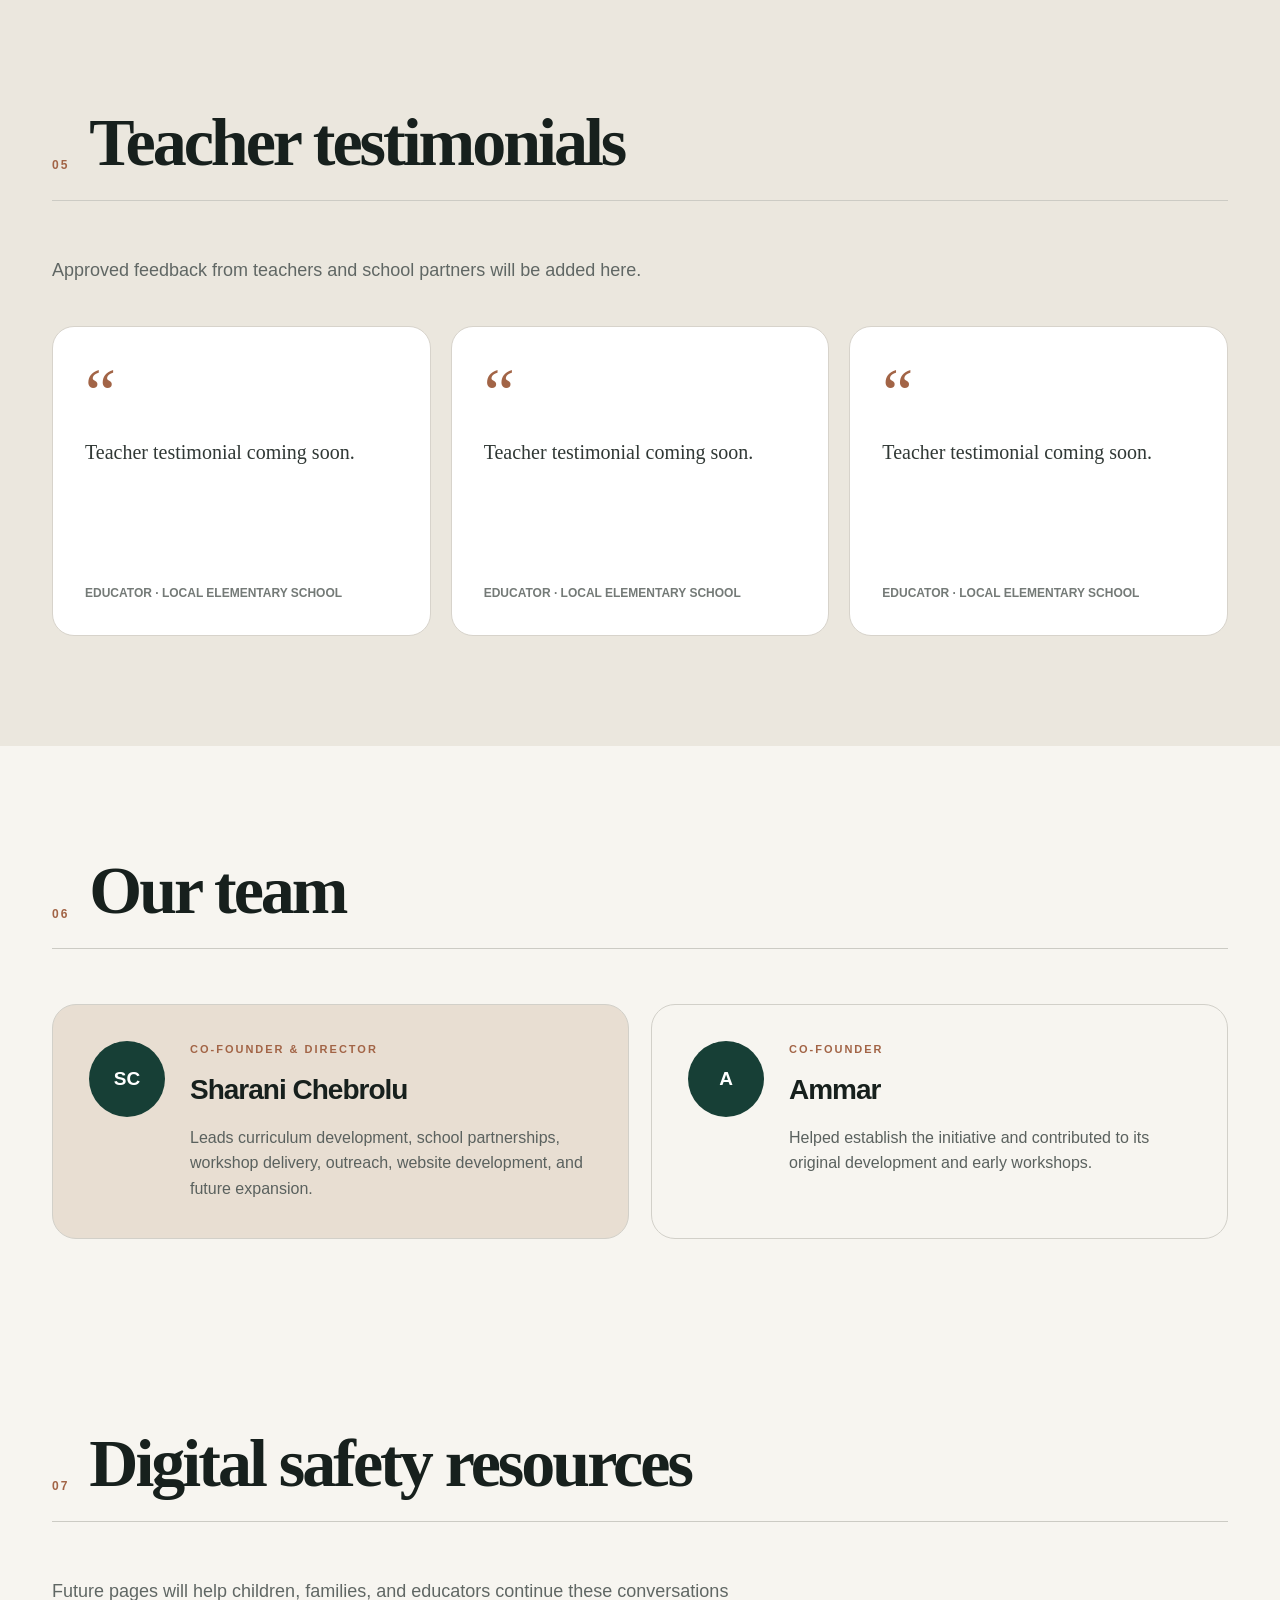
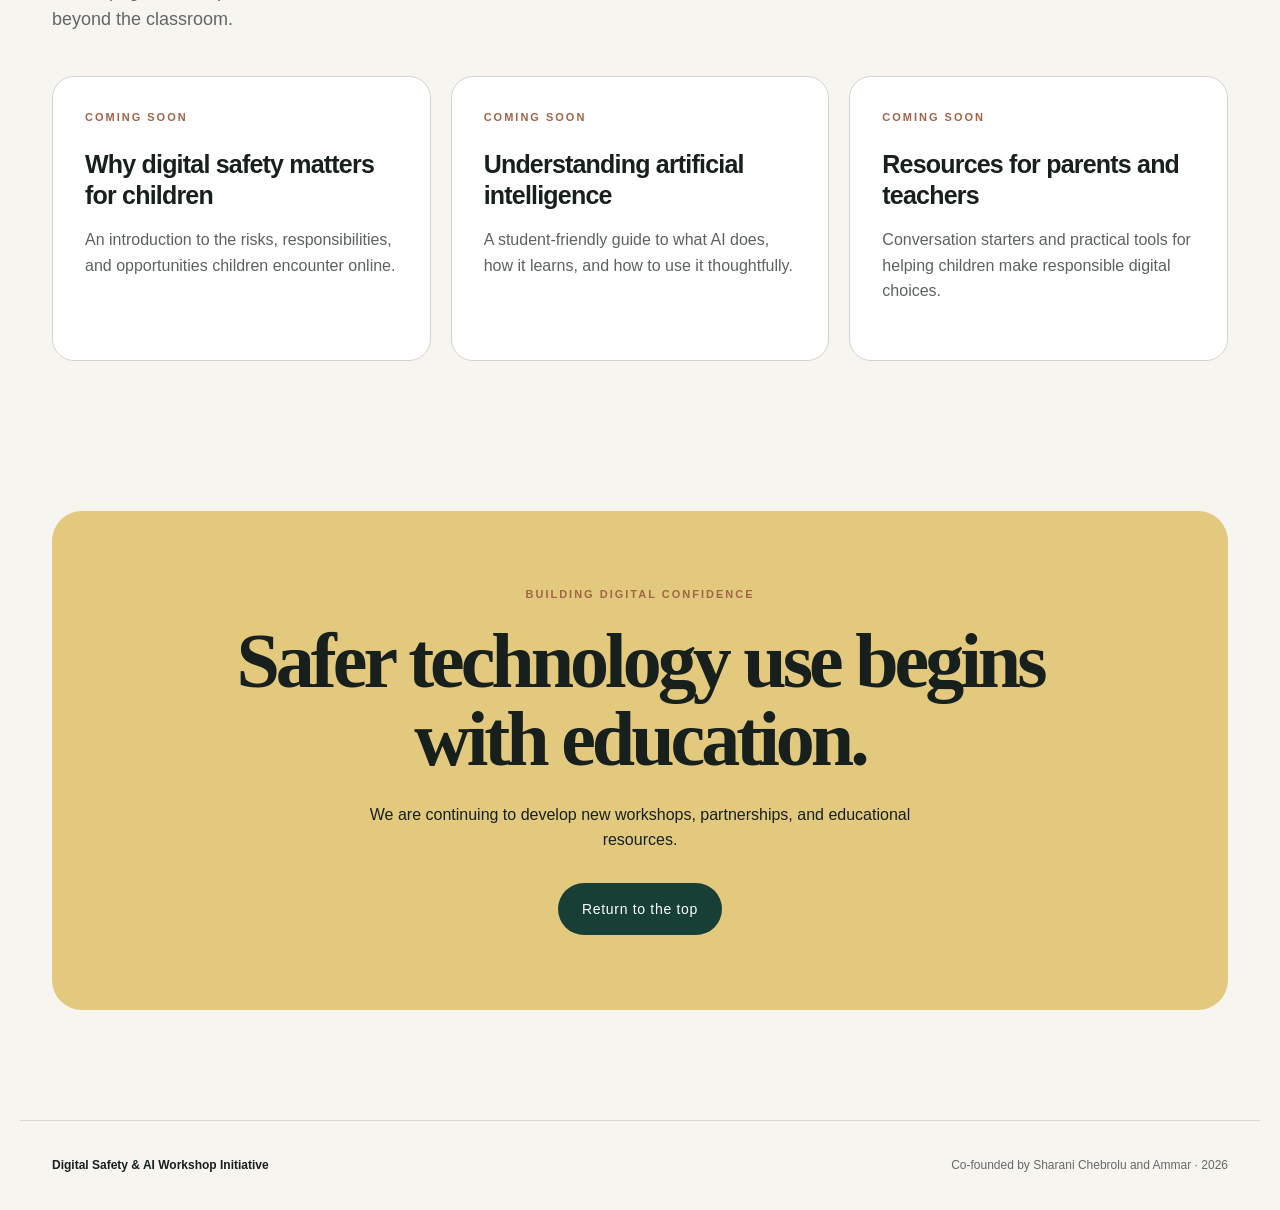
==== commit 20aabc42: "Force updated website styling" ====
--- a/index.html
+++ b/index.html
@@ -15,7 +15,7 @@
 
     <title>Digital Safety & AI Workshop Initiative</title>
 
-    <link rel="stylesheet" href="style.css">
+    <link rel="stylesheet" href="style.css?v=4">
 </head>
 
 <body>
--- a/style.css
+++ b/style.css
@@ -820,4 +820,15 @@
         gap: 8px;
         padding: 30px 20px;
     }
+}
+.primary-button,
+.secondary-button {
+    font-weight: 500;
+    letter-spacing: 0.7px;
+}
+
+.visual-card p {
+    font-weight: 500;
+    letter-spacing: 0.8px;
+    line-height: 1.3;
 }
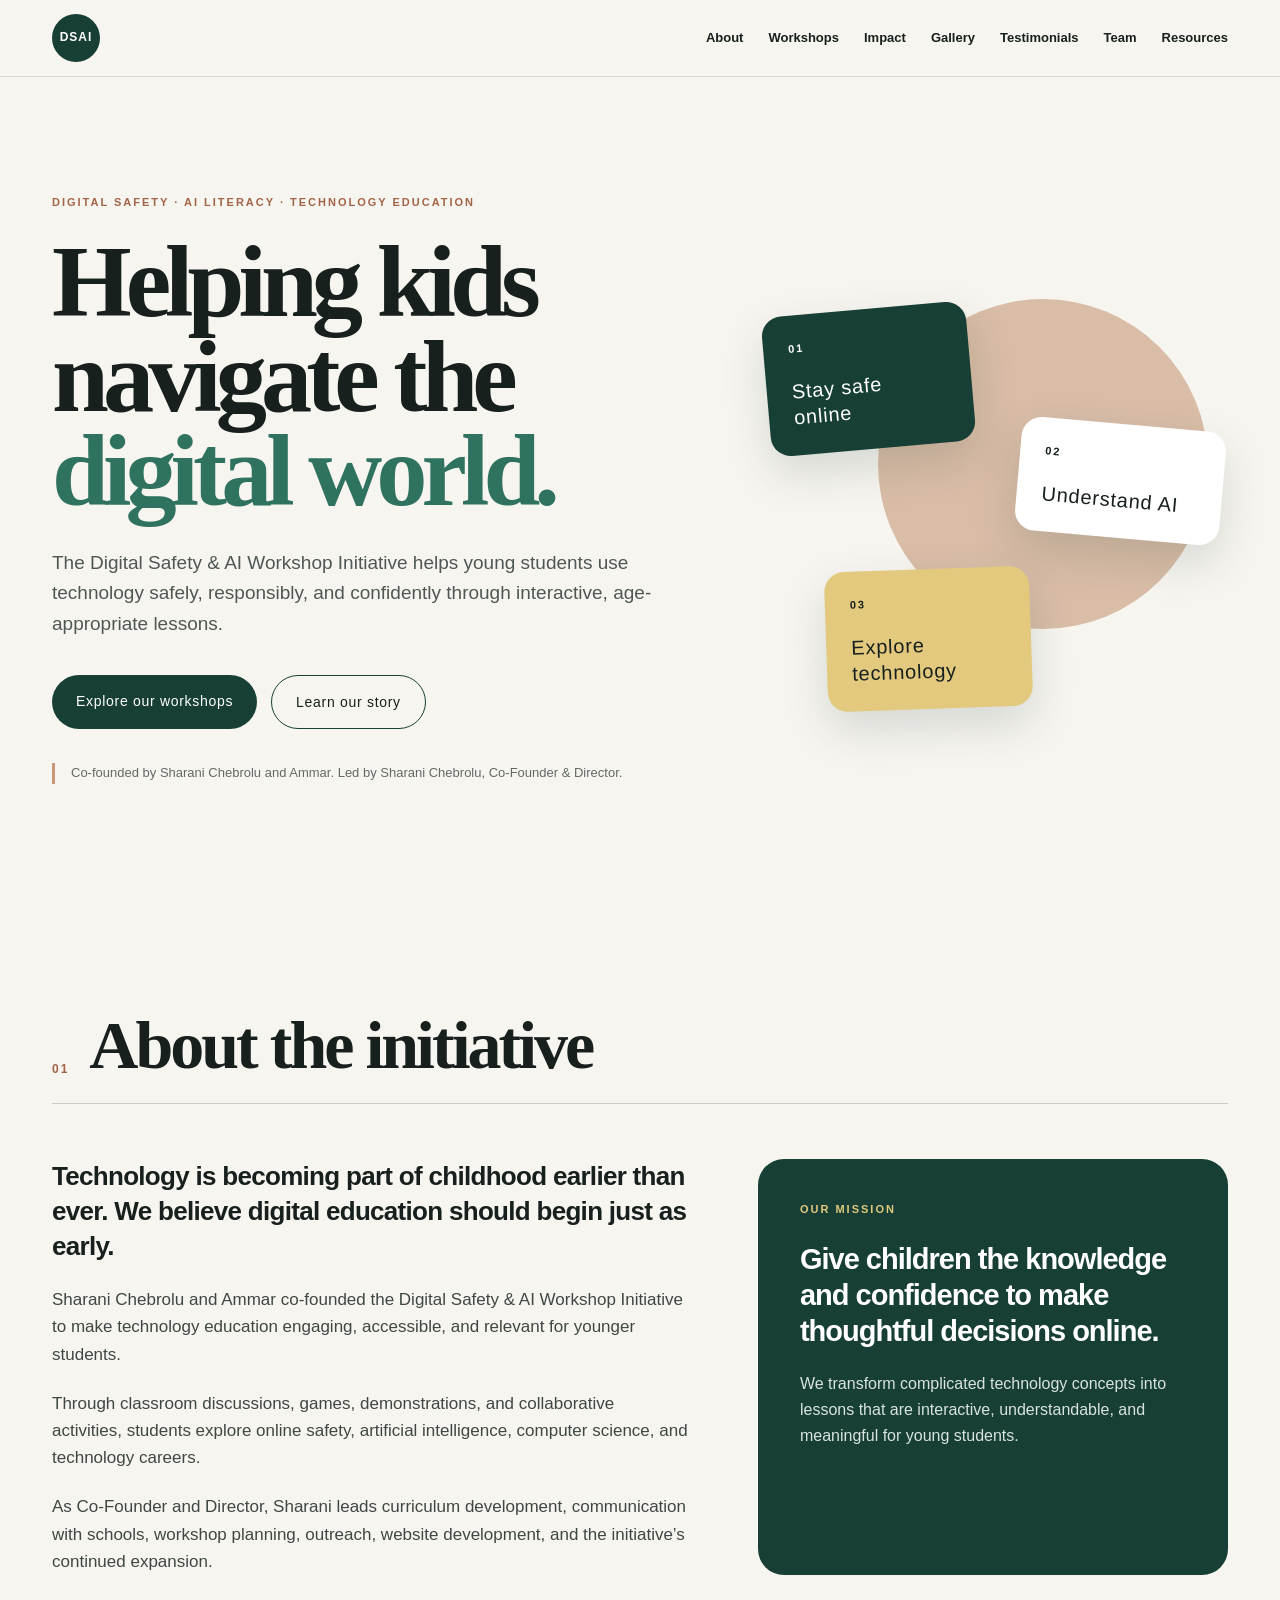
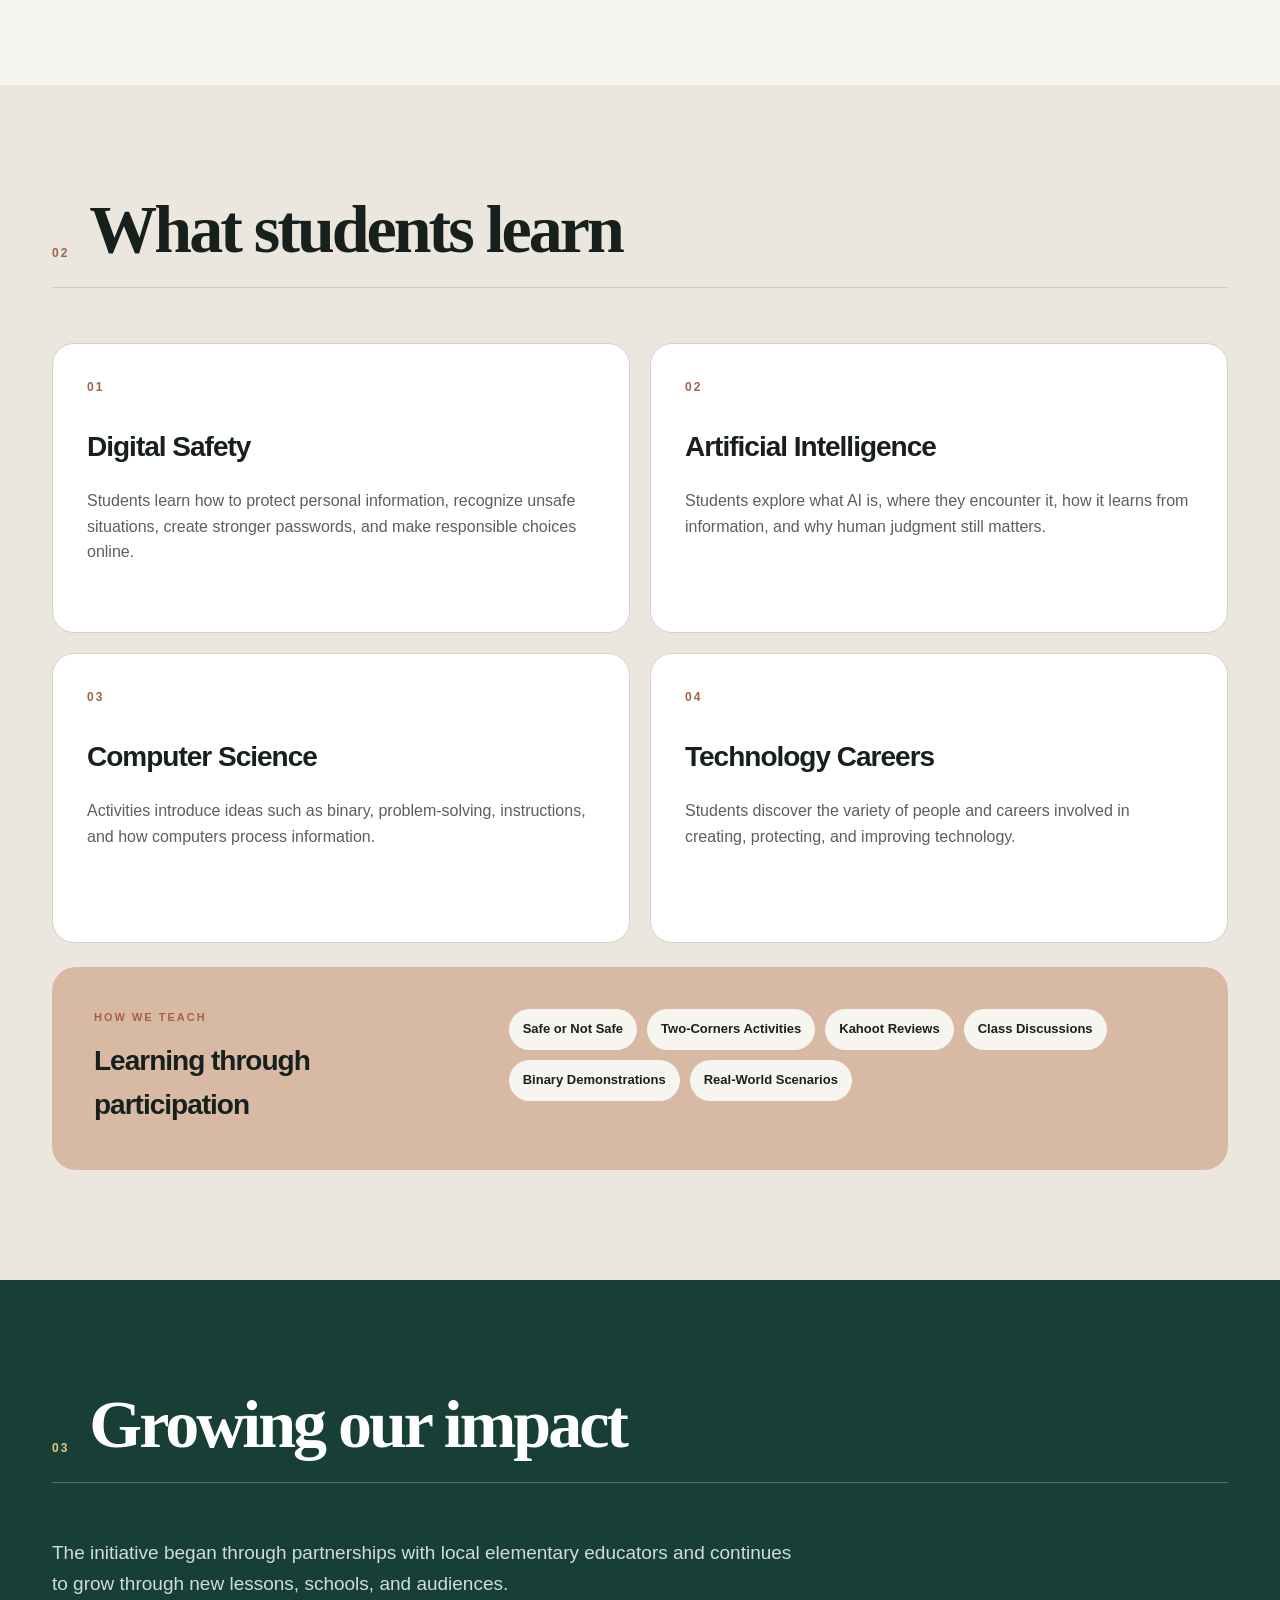
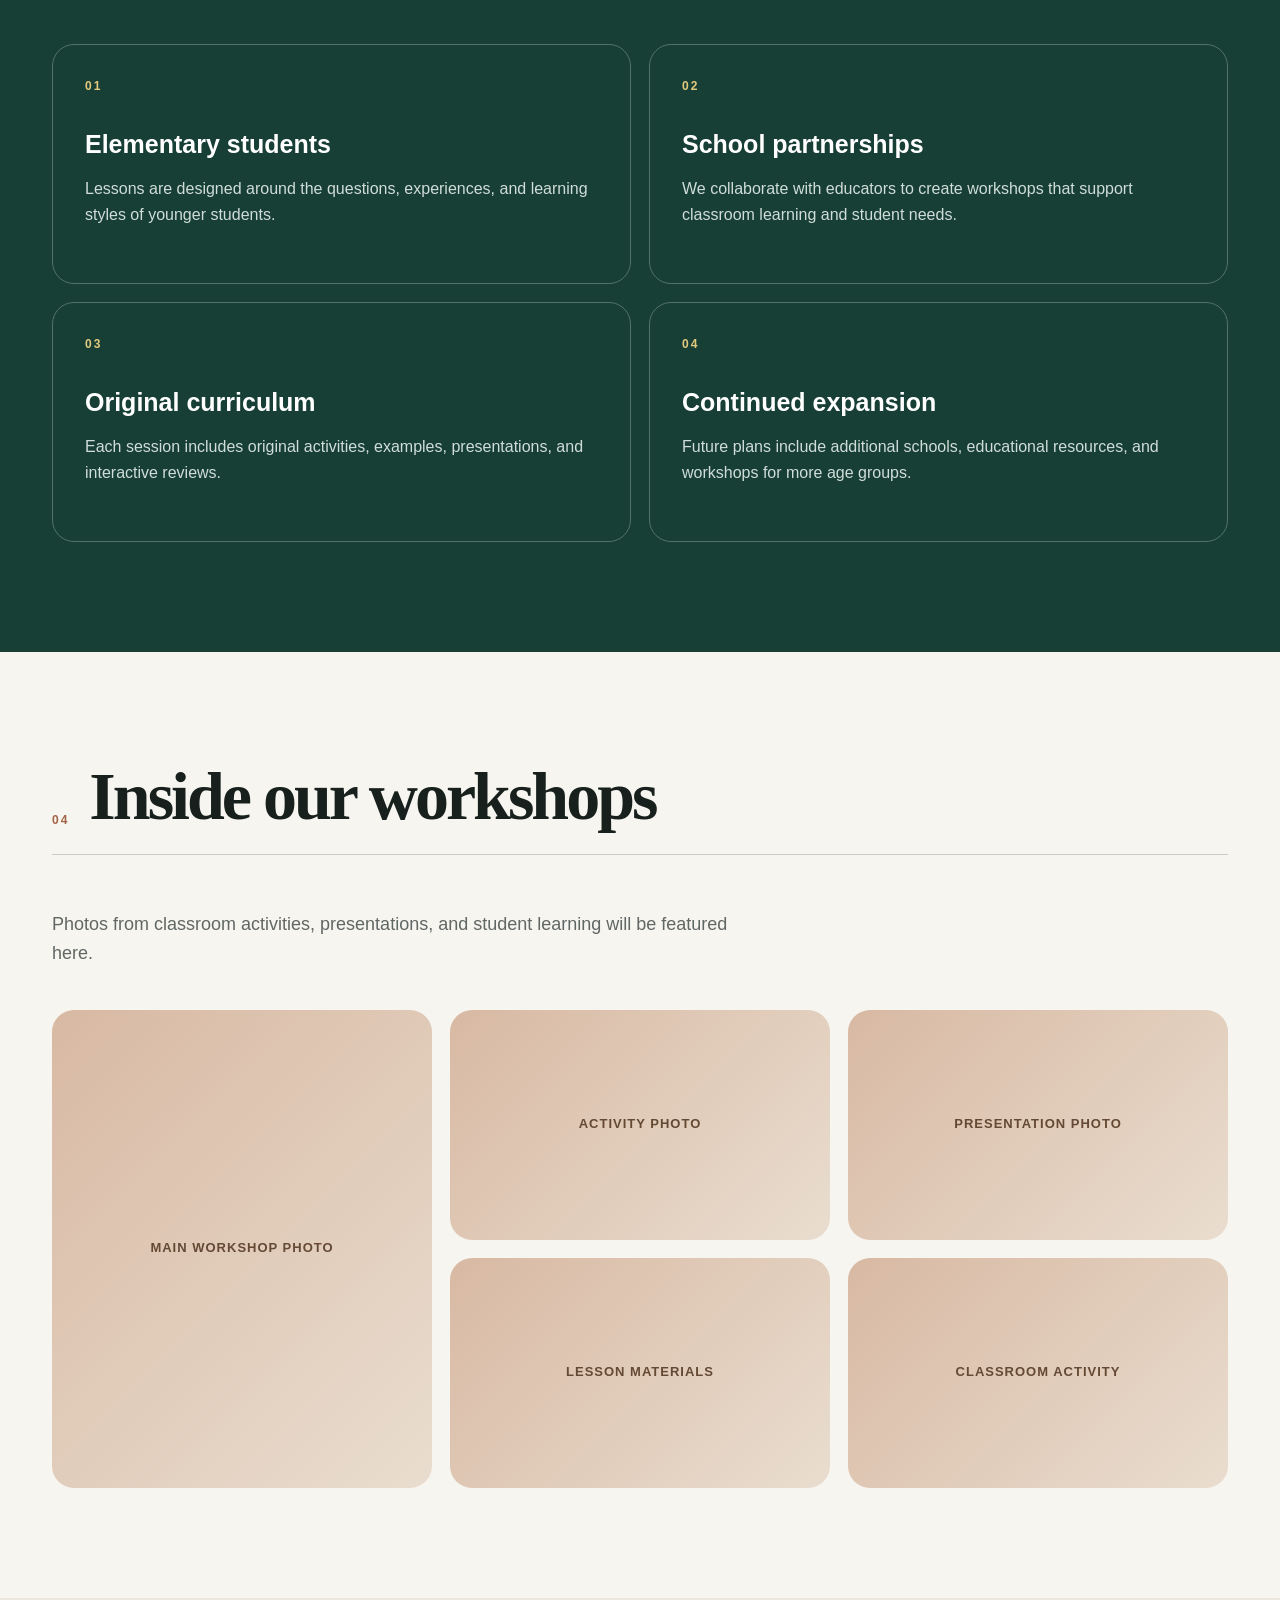
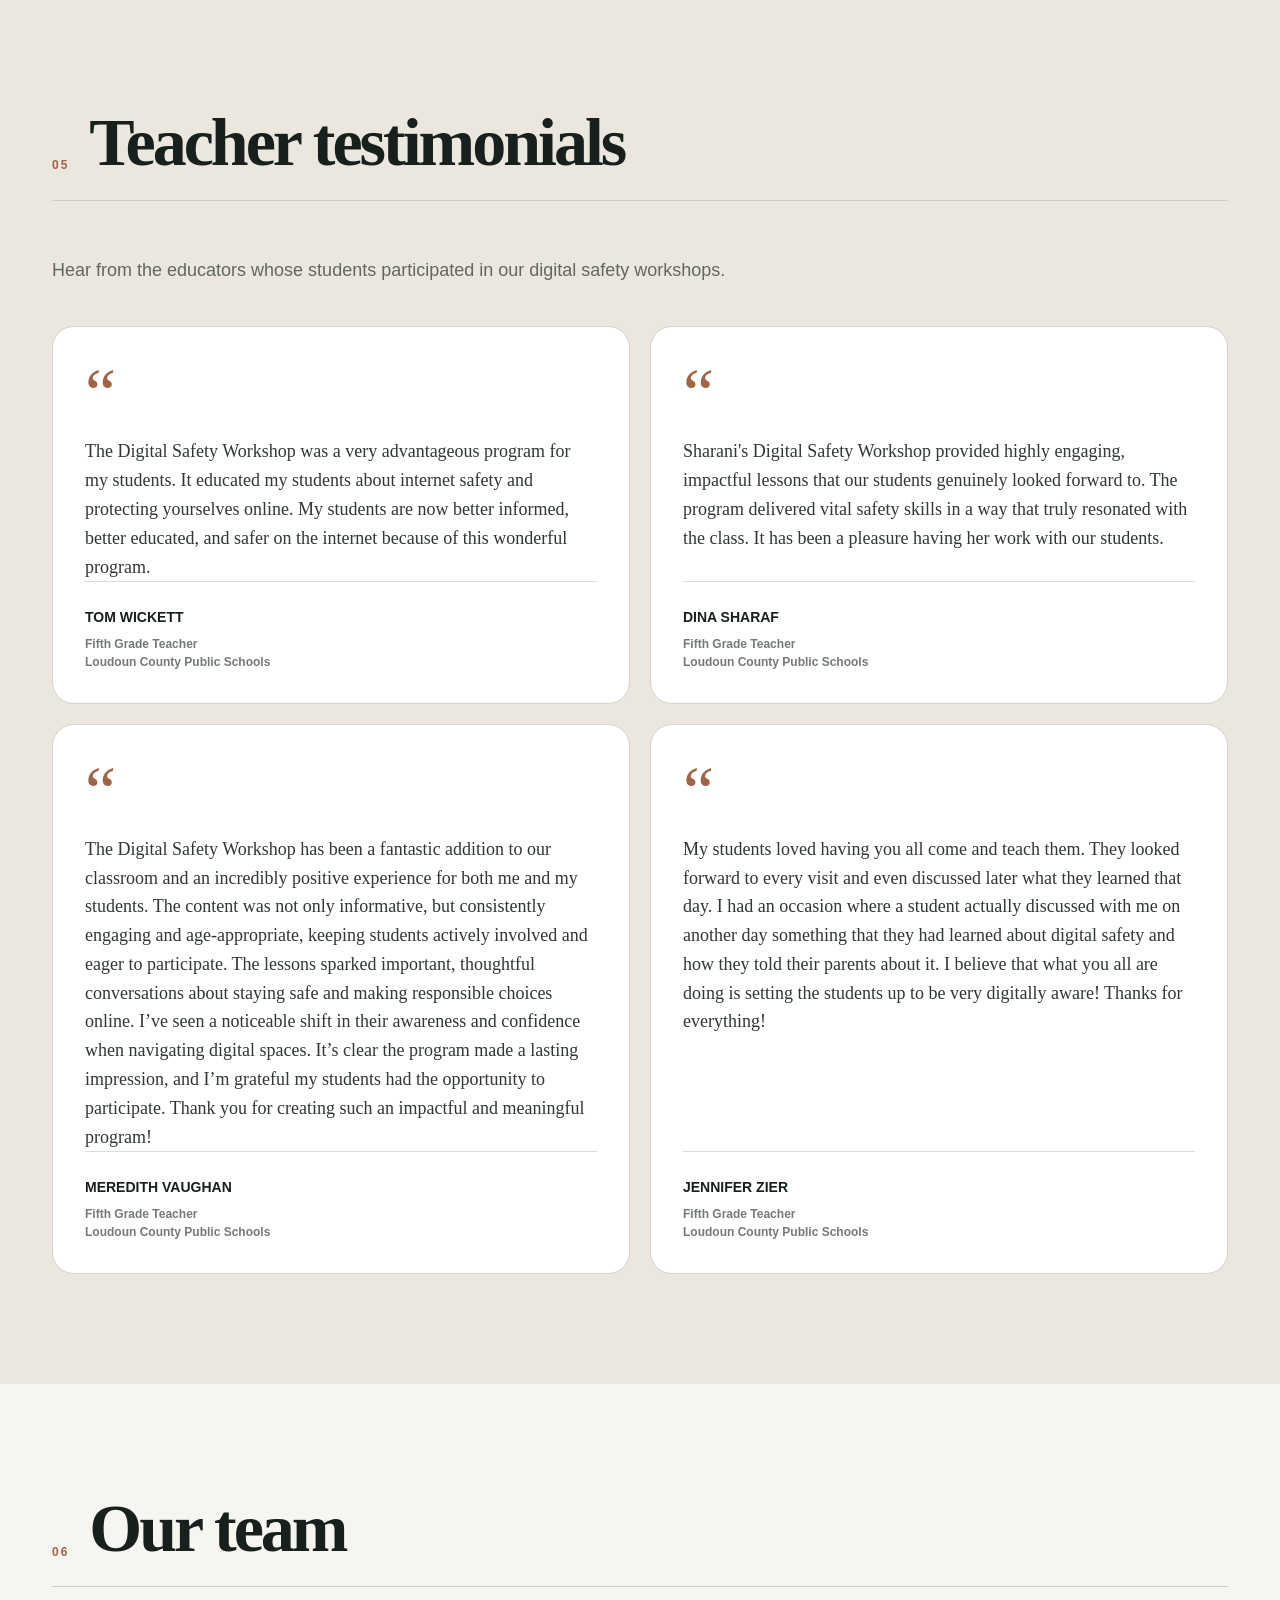
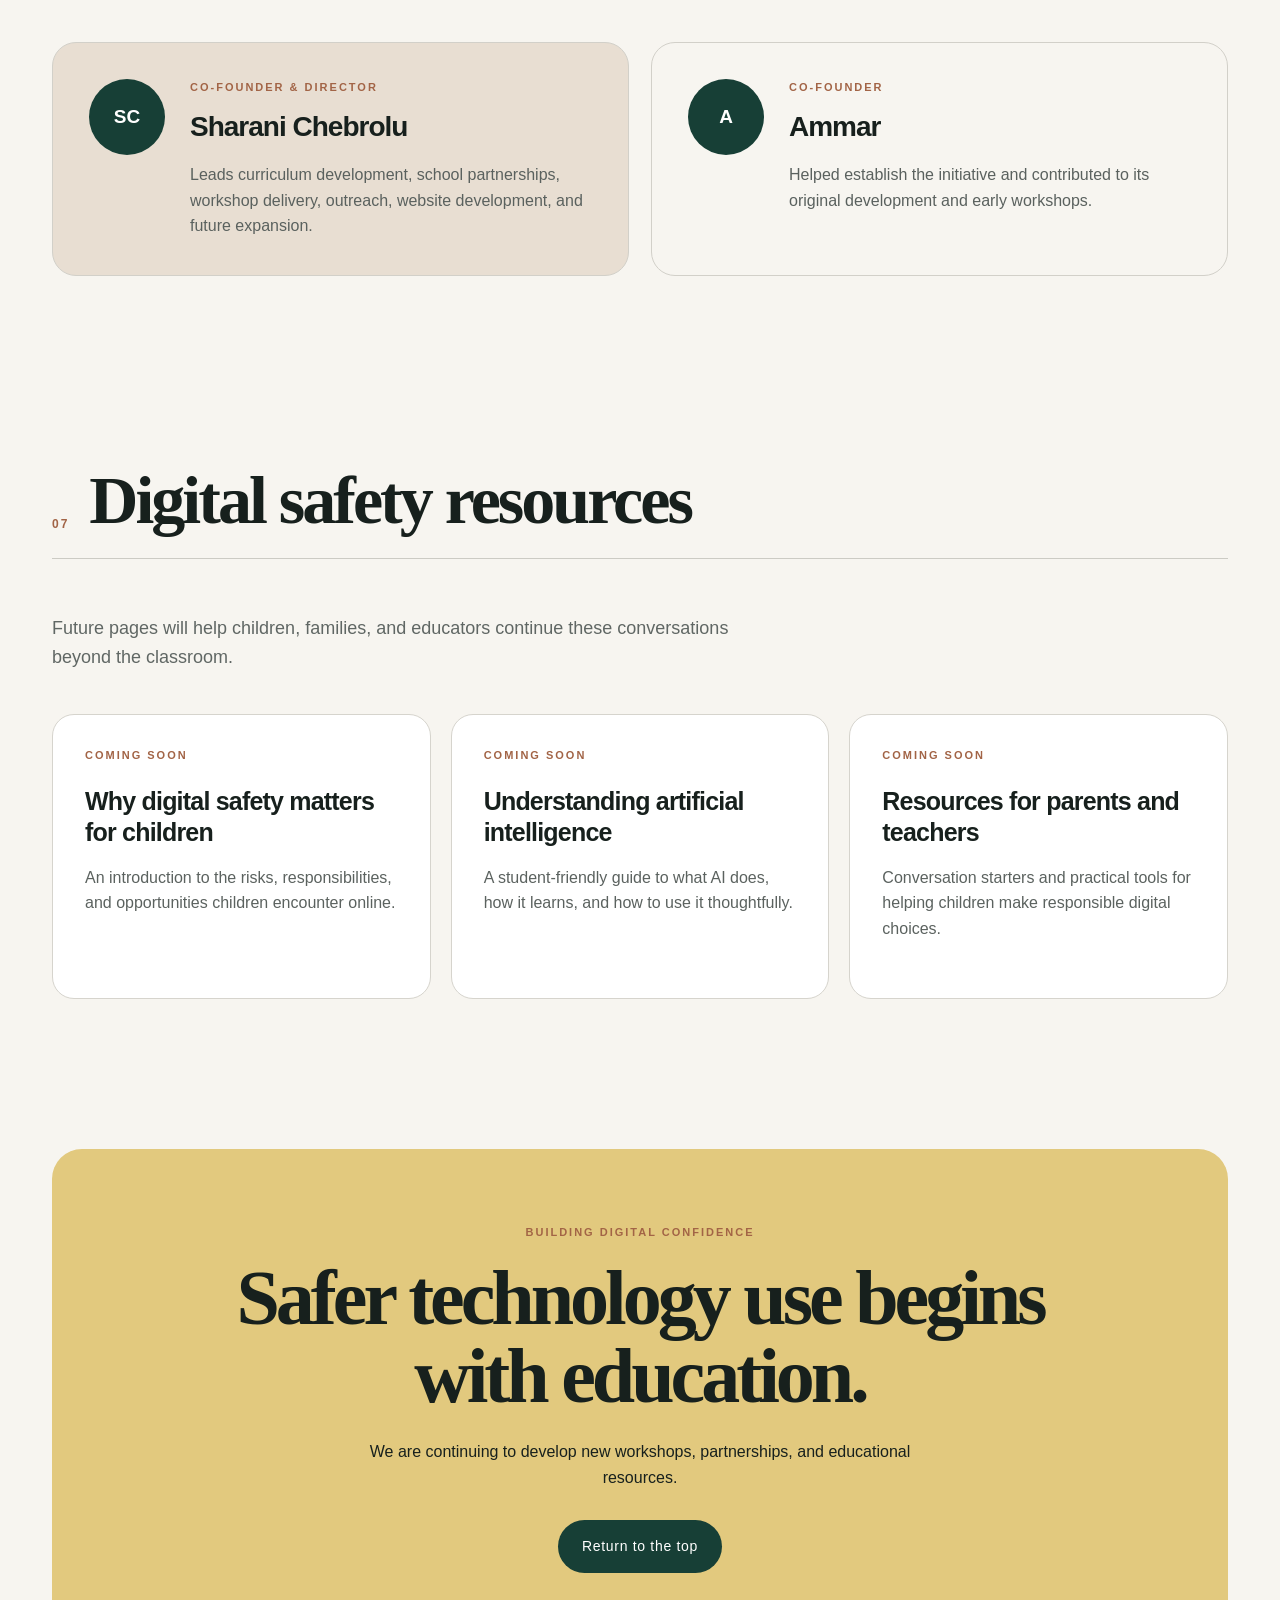
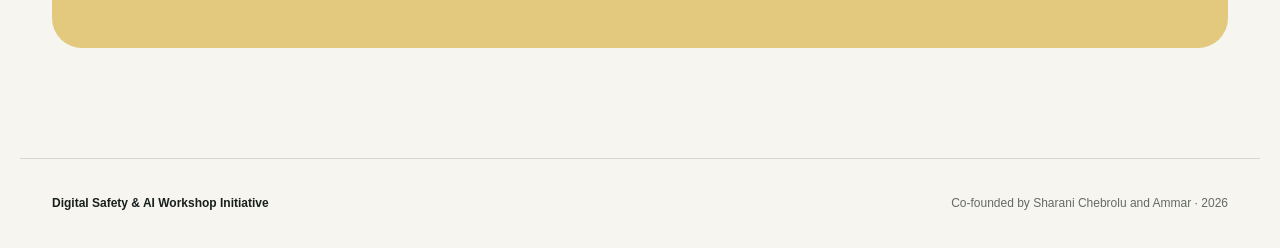
==== commit b75a428b: "Add teacher testimonials" ====
--- a/index.html
+++ b/index.html
@@ -323,55 +323,108 @@
         </section>
 
         <!-- TESTIMONIALS -->
-        <section class="section tinted-section" id="testimonials">
-            <div class="section-heading">
-                <p class="section-number">05</p>
-                <h2>Teacher testimonials</h2>
-            </div>
-
-            <p class="section-introduction">
-                Approved feedback from teachers and school partners will be
-                added here.
-            </p>
-
-            <div class="testimonial-grid">
-                <article class="testimonial-card">
-                    <div class="quote-mark">“</div>
-
-                    <p class="testimonial-text">
-                        Teacher testimonial coming soon.
-                    </p>
-
-                    <p class="testimonial-name">
-                        Educator · Local Elementary School
-                    </p>
-                </article>
-
-                <article class="testimonial-card">
-                    <div class="quote-mark">“</div>
-
-                    <p class="testimonial-text">
-                        Teacher testimonial coming soon.
-                    </p>
-
-                    <p class="testimonial-name">
-                        Educator · Local Elementary School
-                    </p>
-                </article>
-
-                <article class="testimonial-card">
-                    <div class="quote-mark">“</div>
-
-                    <p class="testimonial-text">
-                        Teacher testimonial coming soon.
-                    </p>
-
-                    <p class="testimonial-name">
-                        Educator · Local Elementary School
-                    </p>
-                </article>
-            </div>
-        </section>
+<section class="section tinted-section" id="testimonials">
+    <div class="section-heading">
+        <p class="section-number">05</p>
+        <h2>Teacher testimonials</h2>
+    </div>
+
+    <p class="section-introduction">
+        Hear from the educators whose students participated in our
+        digital safety workshops.
+    </p>
+
+    <div class="testimonial-grid">
+        <article class="testimonial-card">
+            <div class="quote-mark">“</div>
+
+            <p class="testimonial-text">
+                The Digital Safety Workshop was a very advantageous program
+                for my students. It educated my students about internet safety
+                and protecting yourselves online. My students are now better
+                informed, better educated, and safer on the internet because
+                of this wonderful program.
+            </p>
+
+            <div class="testimonial-attribution">
+                <p class="testimonial-name">Tom Wickett</p>
+                <p class="testimonial-role">
+                    Fifth Grade Teacher<br>
+                    Loudoun County Public Schools
+                </p>
+            </div>
+        </article>
+
+        <article class="testimonial-card">
+            <div class="quote-mark">“</div>
+
+            <p class="testimonial-text">
+                Sharani's Digital Safety Workshop provided highly engaging,
+                impactful lessons that our students genuinely looked forward
+                to. The program delivered vital safety skills in a way that
+                truly resonated with the class. It has been a pleasure having
+                her work with our students.
+            </p>
+
+            <div class="testimonial-attribution">
+                <p class="testimonial-name">Dina Sharaf</p>
+                <p class="testimonial-role">
+                    Fifth Grade Teacher<br>
+                    Loudoun County Public Schools
+                </p>
+            </div>
+        </article>
+
+        <article class="testimonial-card">
+            <div class="quote-mark">“</div>
+
+            <p class="testimonial-text">
+                The Digital Safety Workshop has been a fantastic addition to
+                our classroom and an incredibly positive experience for both
+                me and my students. The content was not only informative, but
+                consistently engaging and age-appropriate, keeping students
+                actively involved and eager to participate. The lessons sparked
+                important, thoughtful conversations about staying safe and
+                making responsible choices online. I’ve seen a noticeable shift
+                in their awareness and confidence when navigating digital
+                spaces. It’s clear the program made a lasting impression, and
+                I’m grateful my students had the opportunity to participate.
+                Thank you for creating such an impactful and meaningful program!
+            </p>
+
+            <div class="testimonial-attribution">
+                <p class="testimonial-name">Meredith Vaughan</p>
+                <p class="testimonial-role">
+                    Fifth Grade Teacher<br>
+                    Loudoun County Public Schools
+                </p>
+            </div>
+        </article>
+
+        <article class="testimonial-card">
+            <div class="quote-mark">“</div>
+
+            <p class="testimonial-text">
+                My students loved having you all come and teach them. They
+                looked forward to every visit and even discussed later what
+                they learned that day. I had an occasion where a student
+                actually discussed with me on another day something that they
+                had learned about digital safety and how they told their
+                parents about it. I believe that what you all are doing is
+                setting the students up to be very digitally aware! Thanks
+                for everything!
+            </p>
+
+            <div class="testimonial-attribution">
+                <p class="testimonial-name">Jennifer Zier</p>
+                <p class="testimonial-role">
+                    Fifth Grade Teacher<br>
+                    Loudoun County Public Schools
+                </p>
+            </div>
+        </article>
+    </div>
+</section>
 
         <!-- TEAM -->
         <section class="section" id="team">
--- a/style.css
+++ b/style.css
@@ -831,4 +831,44 @@
     font-weight: 500;
     letter-spacing: 0.8px;
     line-height: 1.3;
+}
+.testimonial-grid {
+    grid-template-columns: repeat(2, 1fr);
+}
+
+.testimonial-card {
+    min-height: 0;
+}
+
+.testimonial-text {
+    font-size: 18px;
+    line-height: 1.6;
+}
+
+.testimonial-attribution {
+    border-top: 1px solid #dedbd4;
+    margin-top: auto;
+    padding-top: 24px;
+}
+
+.testimonial-name {
+    color: #17201d;
+    font-size: 14px;
+    margin: 0;
+    padding: 0;
+}
+
+.testimonial-role {
+    color: #747a77;
+    font-size: 12px;
+    font-weight: 600;
+    line-height: 1.5;
+    margin-top: 6px;
+    text-transform: none;
+}
+
+@media (max-width: 700px) {
+    .testimonial-grid {
+        grid-template-columns: 1fr;
+    }
 }
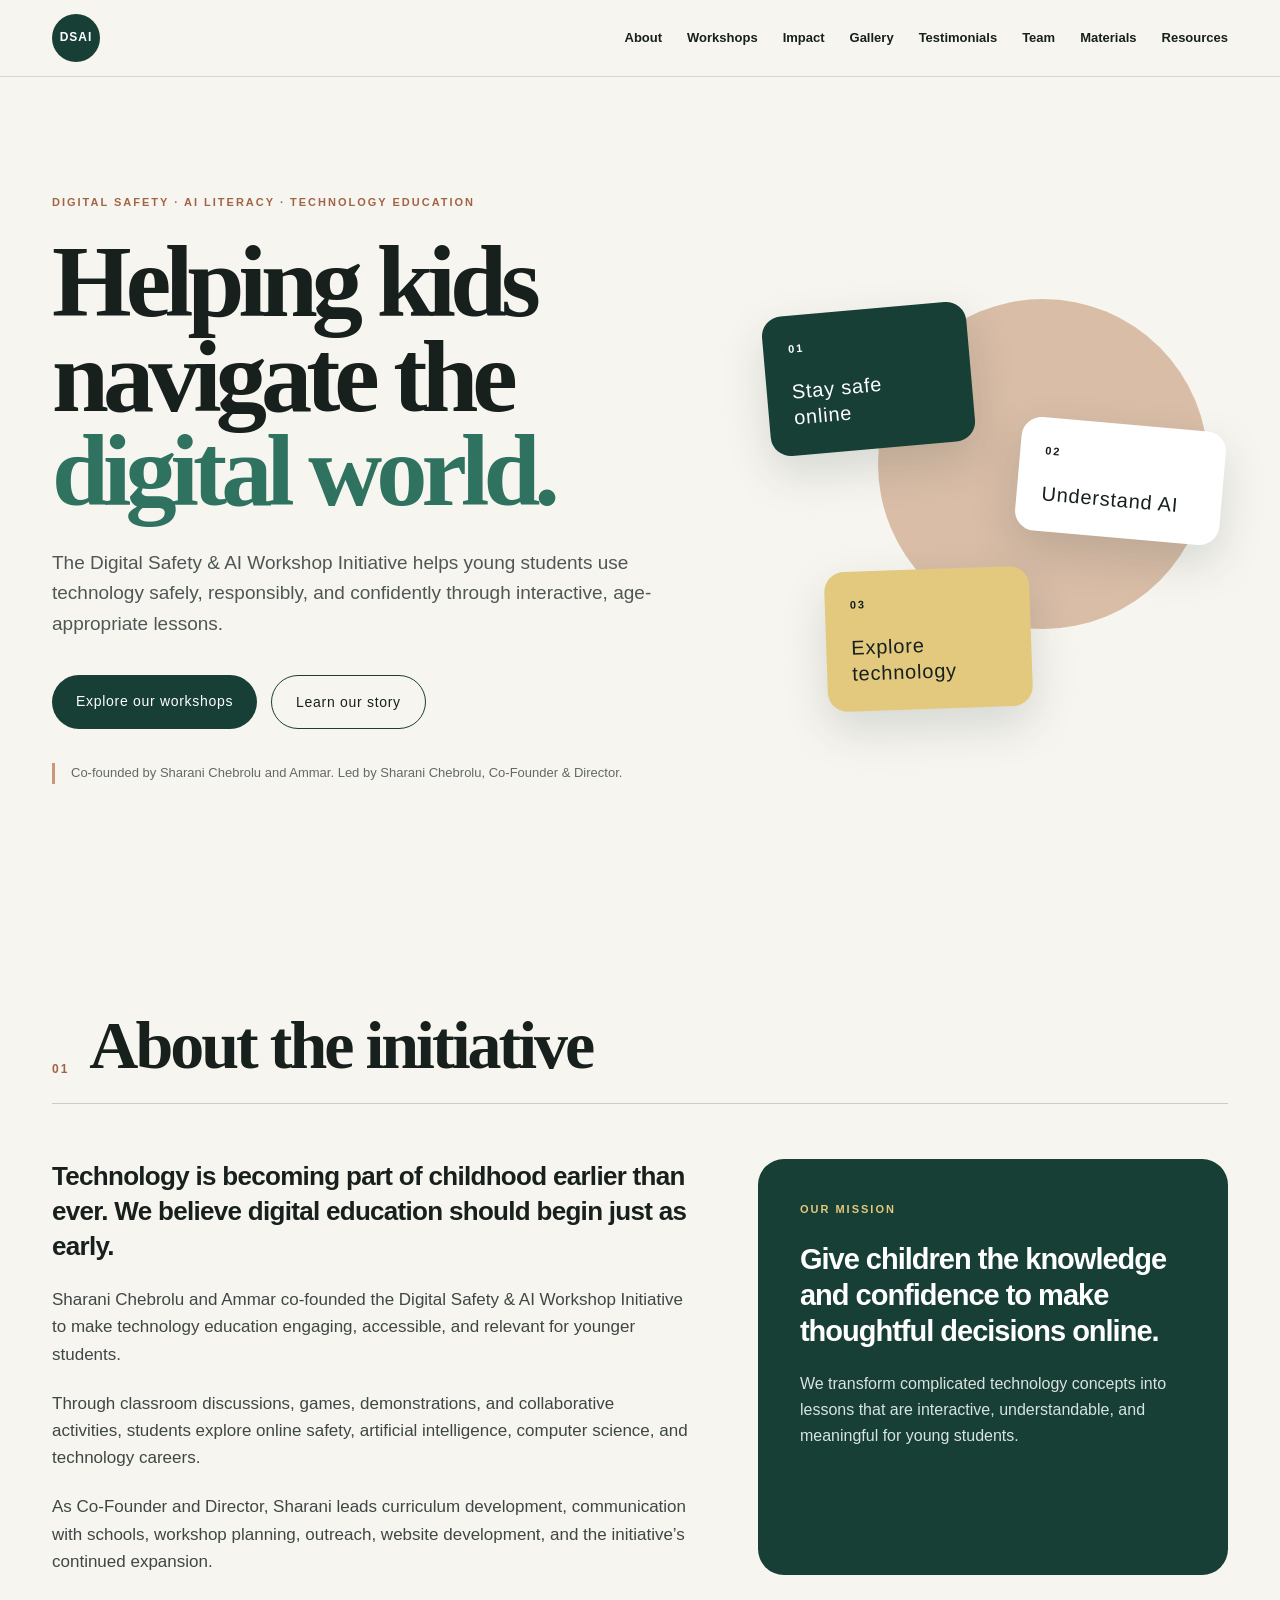
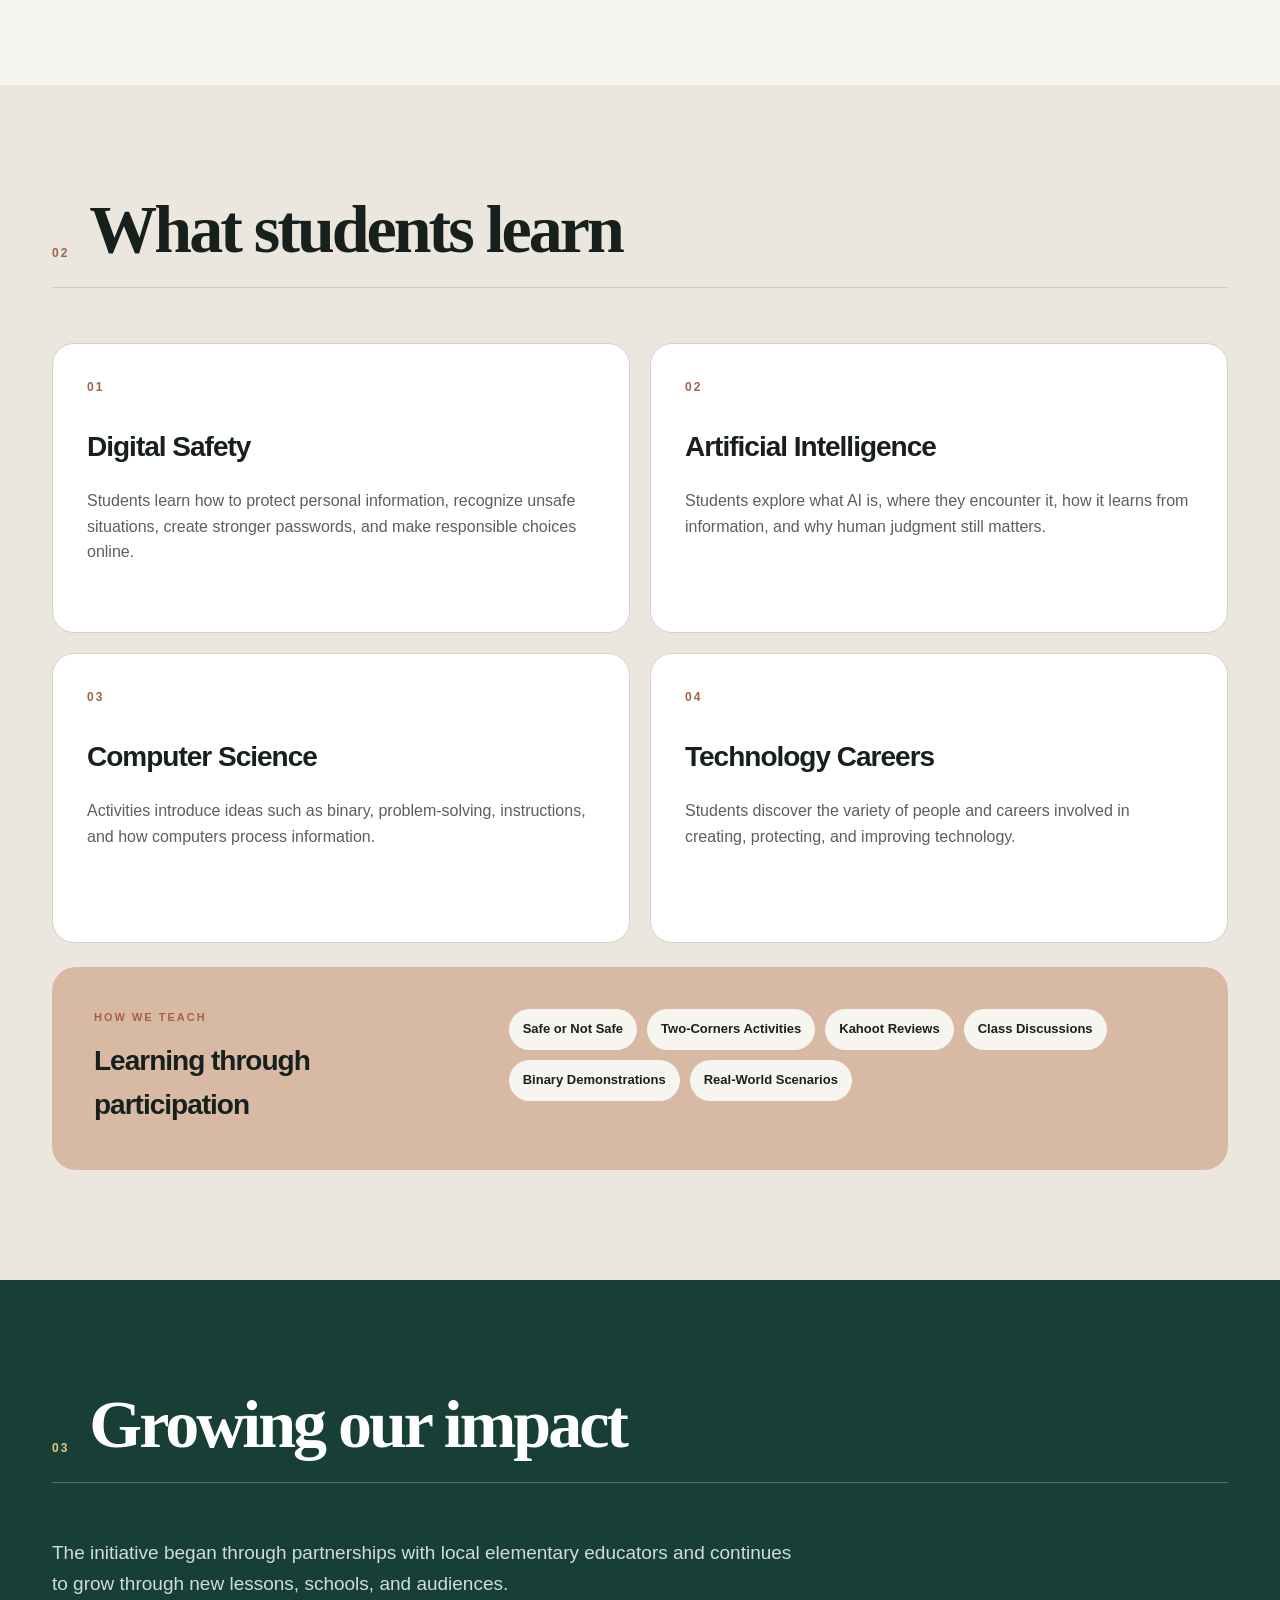
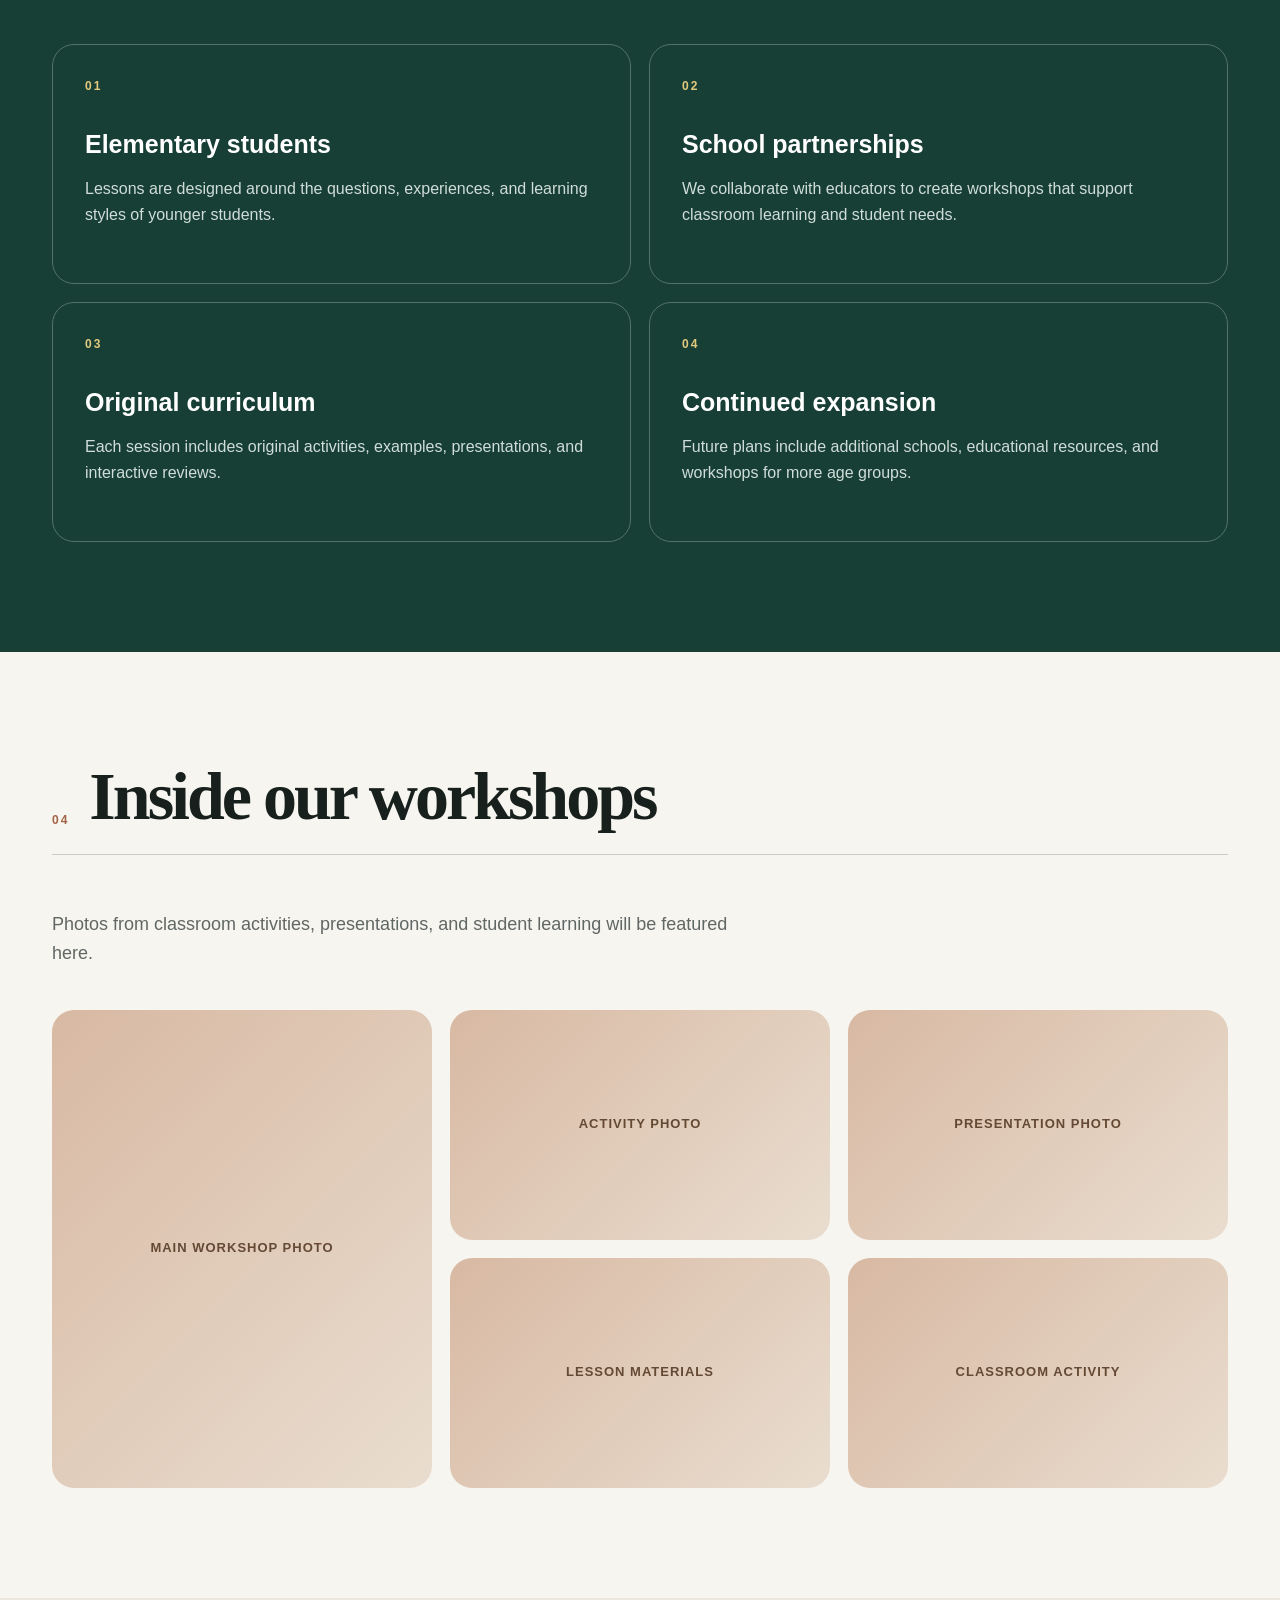
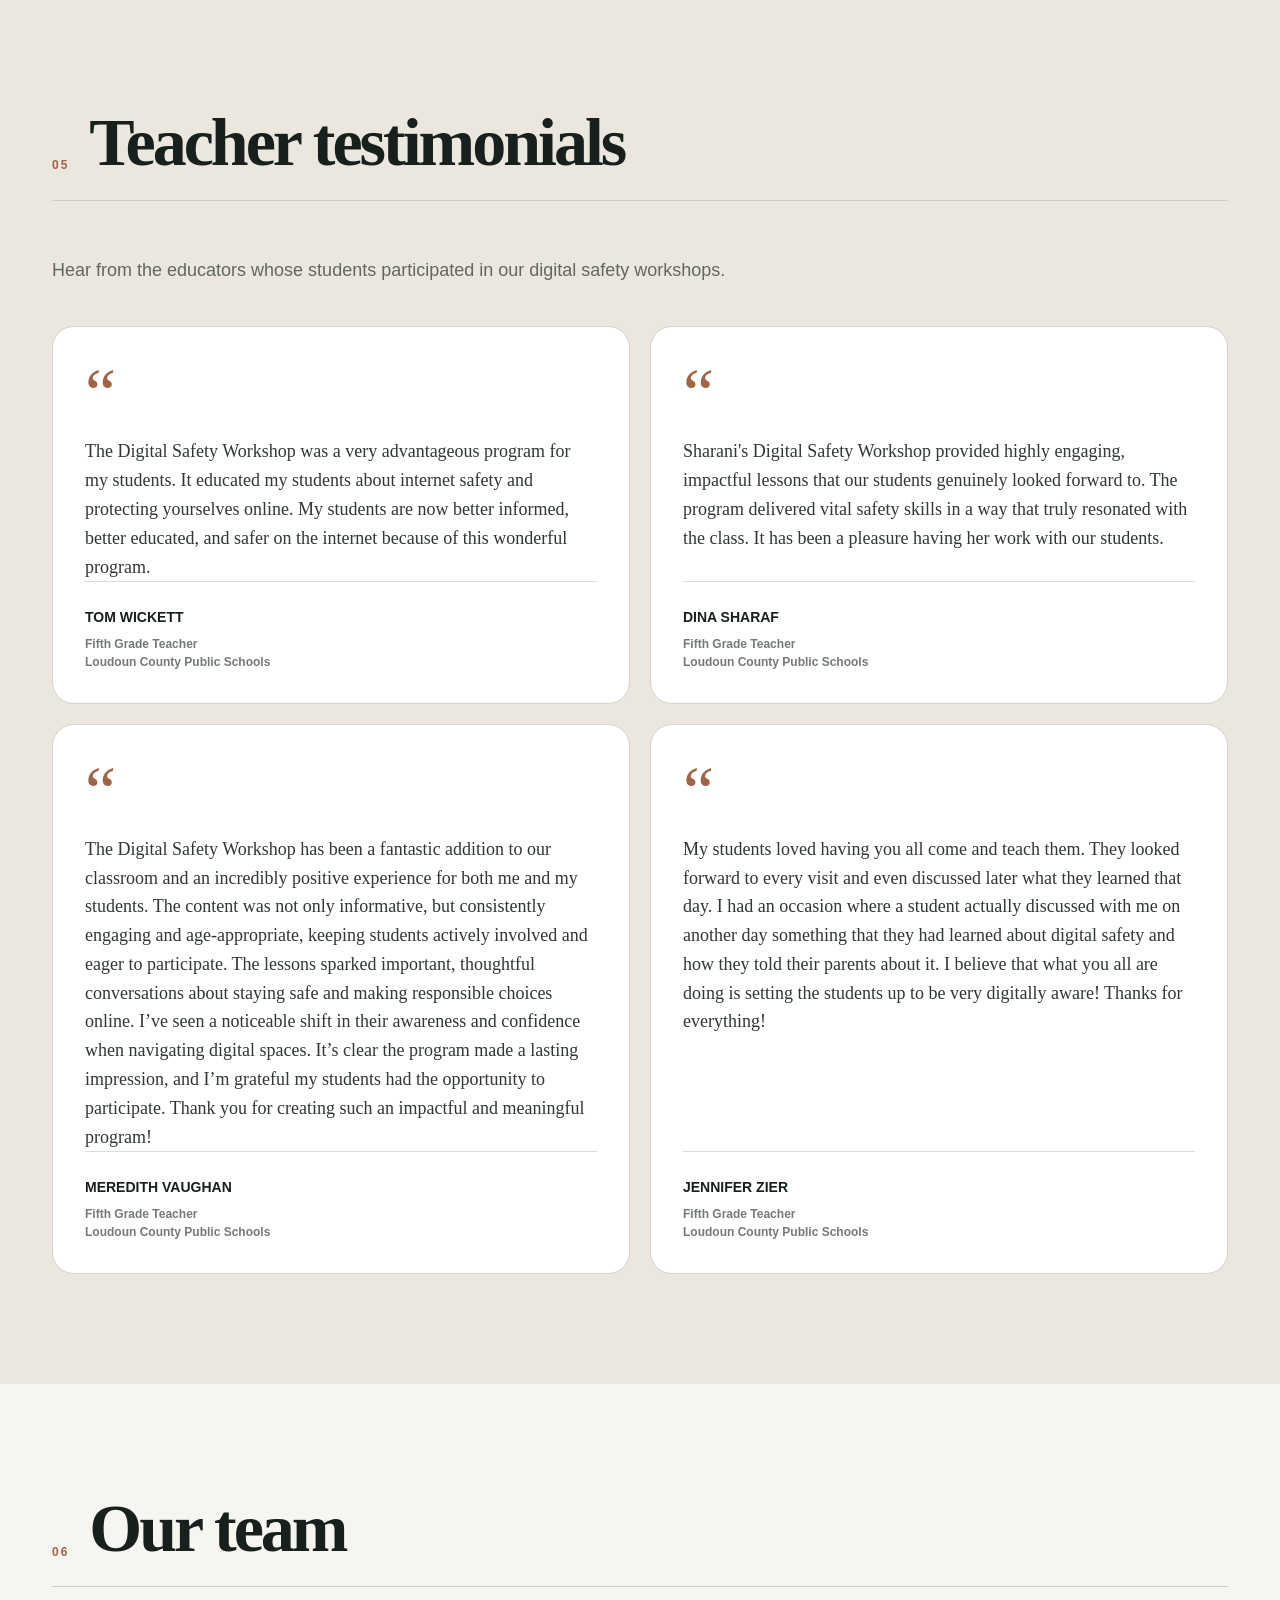
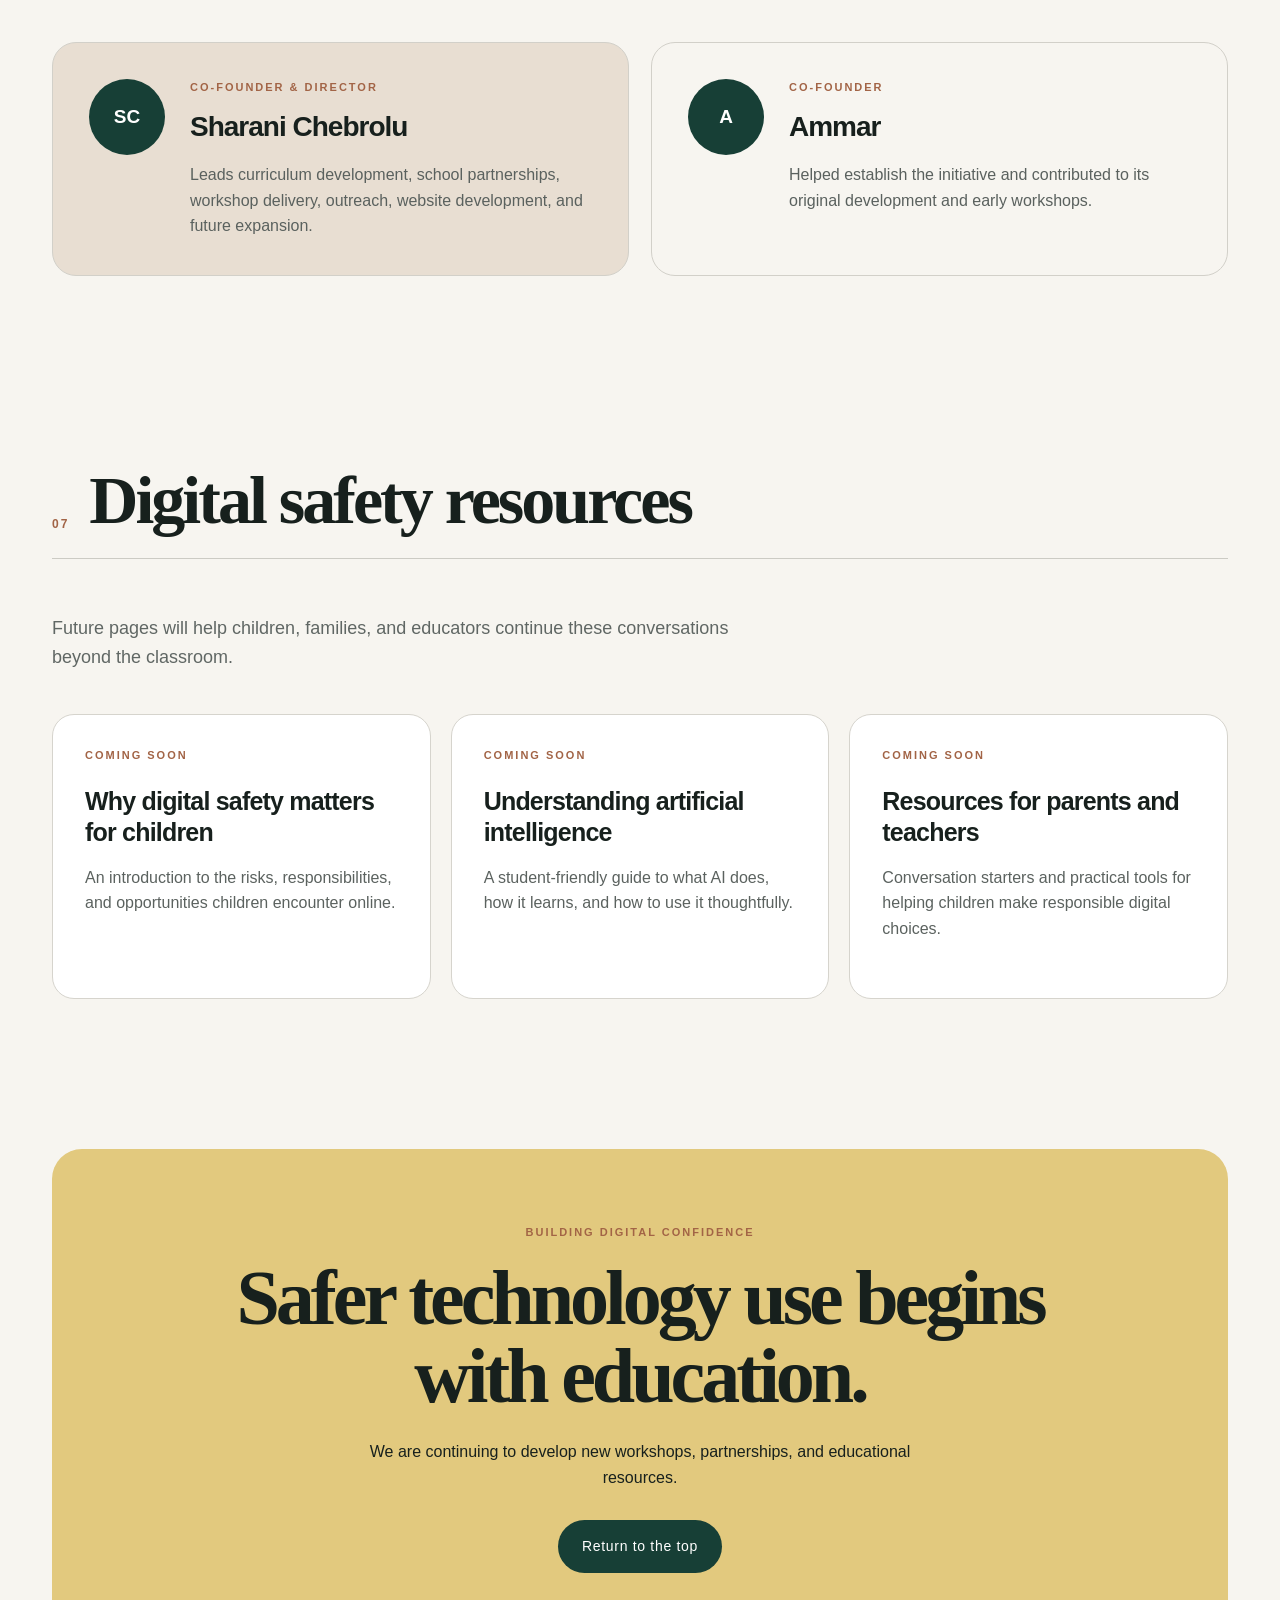
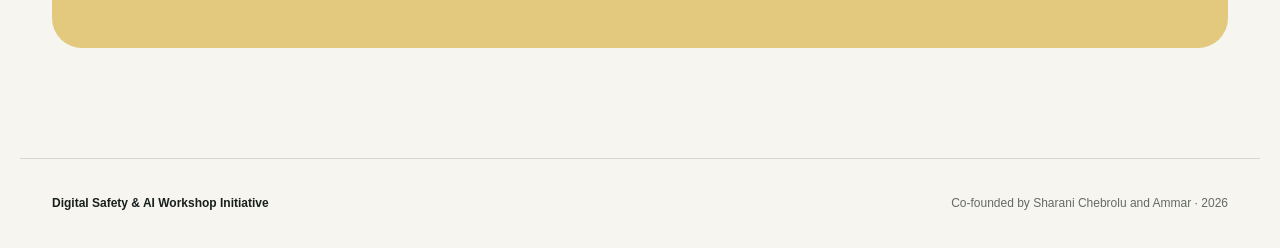
==== commit 66234184: "Remove Safe or Not Safe activity" ====
--- a/index.html
+++ b/index.html
@@ -40,6 +40,7 @@
                 <a href="#gallery">Gallery</a>
                 <a href="#testimonials">Testimonials</a>
                 <a href="#team">Team</a>
+                <a href="materials.html">Materials</a>
                 <a href="#resources">Resources</a>
             </div>
         </nav>
--- a/style.css
+++ b/style.css
@@ -871,4 +871,108 @@
     .testimonial-grid {
         grid-template-columns: 1fr;
     }
+}
+/* ------------------------------
+   MATERIALS PAGE
+------------------------------ */
+
+.materials-hero {
+    margin: auto;
+    max-width: 1240px;
+    padding: 130px 32px 95px;
+}
+
+.materials-hero h1 {
+    font-family: "Times New Roman", Times, serif;
+    font-size: clamp(62px, 10vw, 120px);
+    letter-spacing: -5px;
+    line-height: 0.95;
+    margin: 22px 0 28px;
+}
+
+.materials-hero > p:not(.eyebrow) {
+    color: #555e5a;
+    font-size: 19px;
+    margin-bottom: 34px;
+    max-width: 700px;
+}
+
+.materials-grid {
+    display: grid;
+    gap: 22px;
+    grid-template-columns: repeat(3, 1fr);
+}
+
+.material-card {
+    background: #ffffff;
+    border: 1px solid #d6d4cd;
+    border-radius: 22px;
+    display: flex;
+    flex-direction: column;
+    min-height: 340px;
+    padding: 32px;
+    transition:
+        box-shadow 0.25s ease,
+        transform 0.25s ease;
+}
+
+.material-card:hover {
+    box-shadow: 0 18px 45px rgba(0, 0, 0, 0.07);
+    transform: translateY(-5px);
+}
+
+.material-card h3 {
+    font-size: 27px;
+    letter-spacing: -0.8px;
+    line-height: 1.2;
+    margin: 22px 0 16px;
+}
+
+.material-card > p:not(.small-label) {
+    color: #5b625f;
+}
+
+.material-link {
+    color: #173f36;
+    font-size: 14px;
+    font-weight: 600;
+    letter-spacing: 0.3px;
+    margin-top: auto;
+    padding-top: 30px;
+    text-decoration: none;
+}
+
+.material-link:hover {
+    text-decoration: underline;
+}
+
+.coming-soon-label {
+    color: #8a6a55;
+    font-size: 12px;
+    font-weight: 600;
+    letter-spacing: 0.8px;
+    margin-top: auto;
+    padding-top: 30px;
+    text-transform: uppercase;
+}
+
+@media (max-width: 900px) {
+    .materials-grid {
+        grid-template-columns: repeat(2, 1fr);
+    }
+}
+
+@media (max-width: 700px) {
+    .materials-hero {
+        padding: 90px 20px 65px;
+    }
+
+    .materials-hero h1 {
+        font-size: 60px;
+        letter-spacing: -3px;
+    }
+
+    .materials-grid {
+        grid-template-columns: 1fr;
+    }
 }
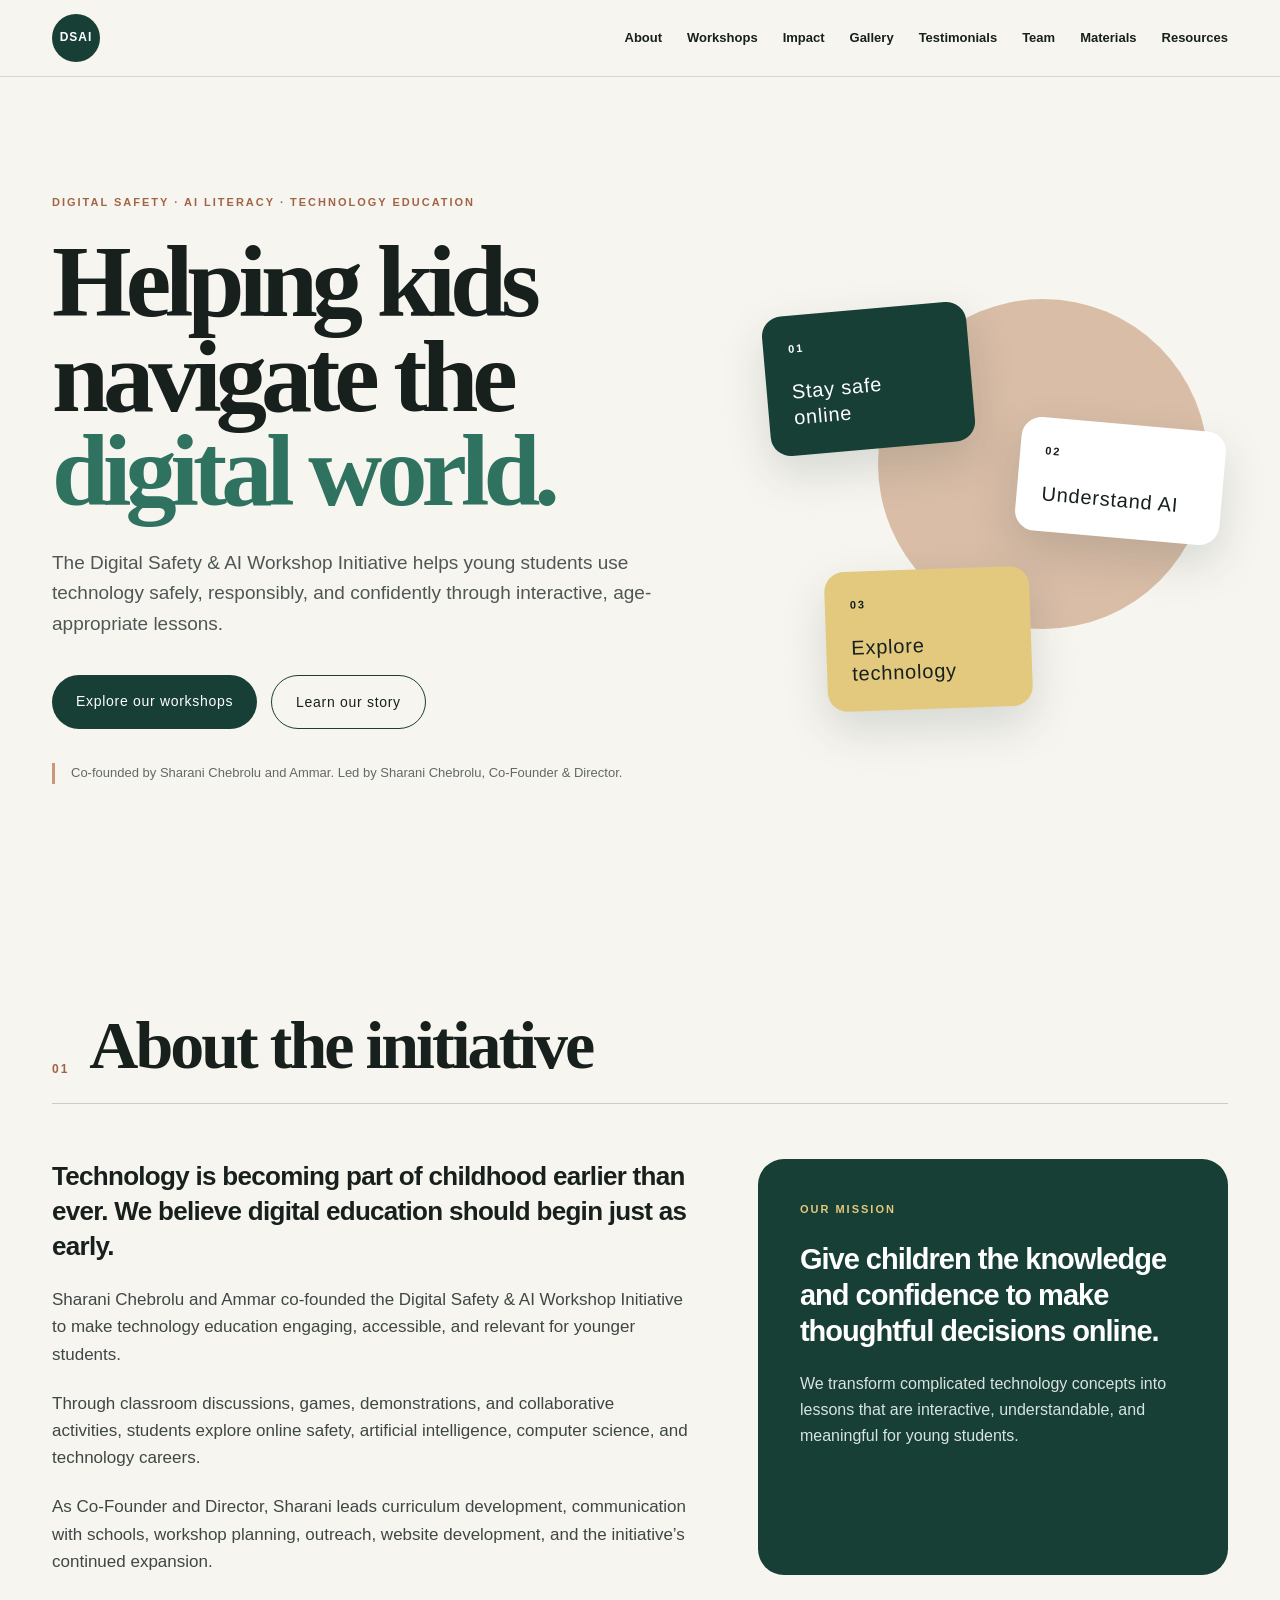
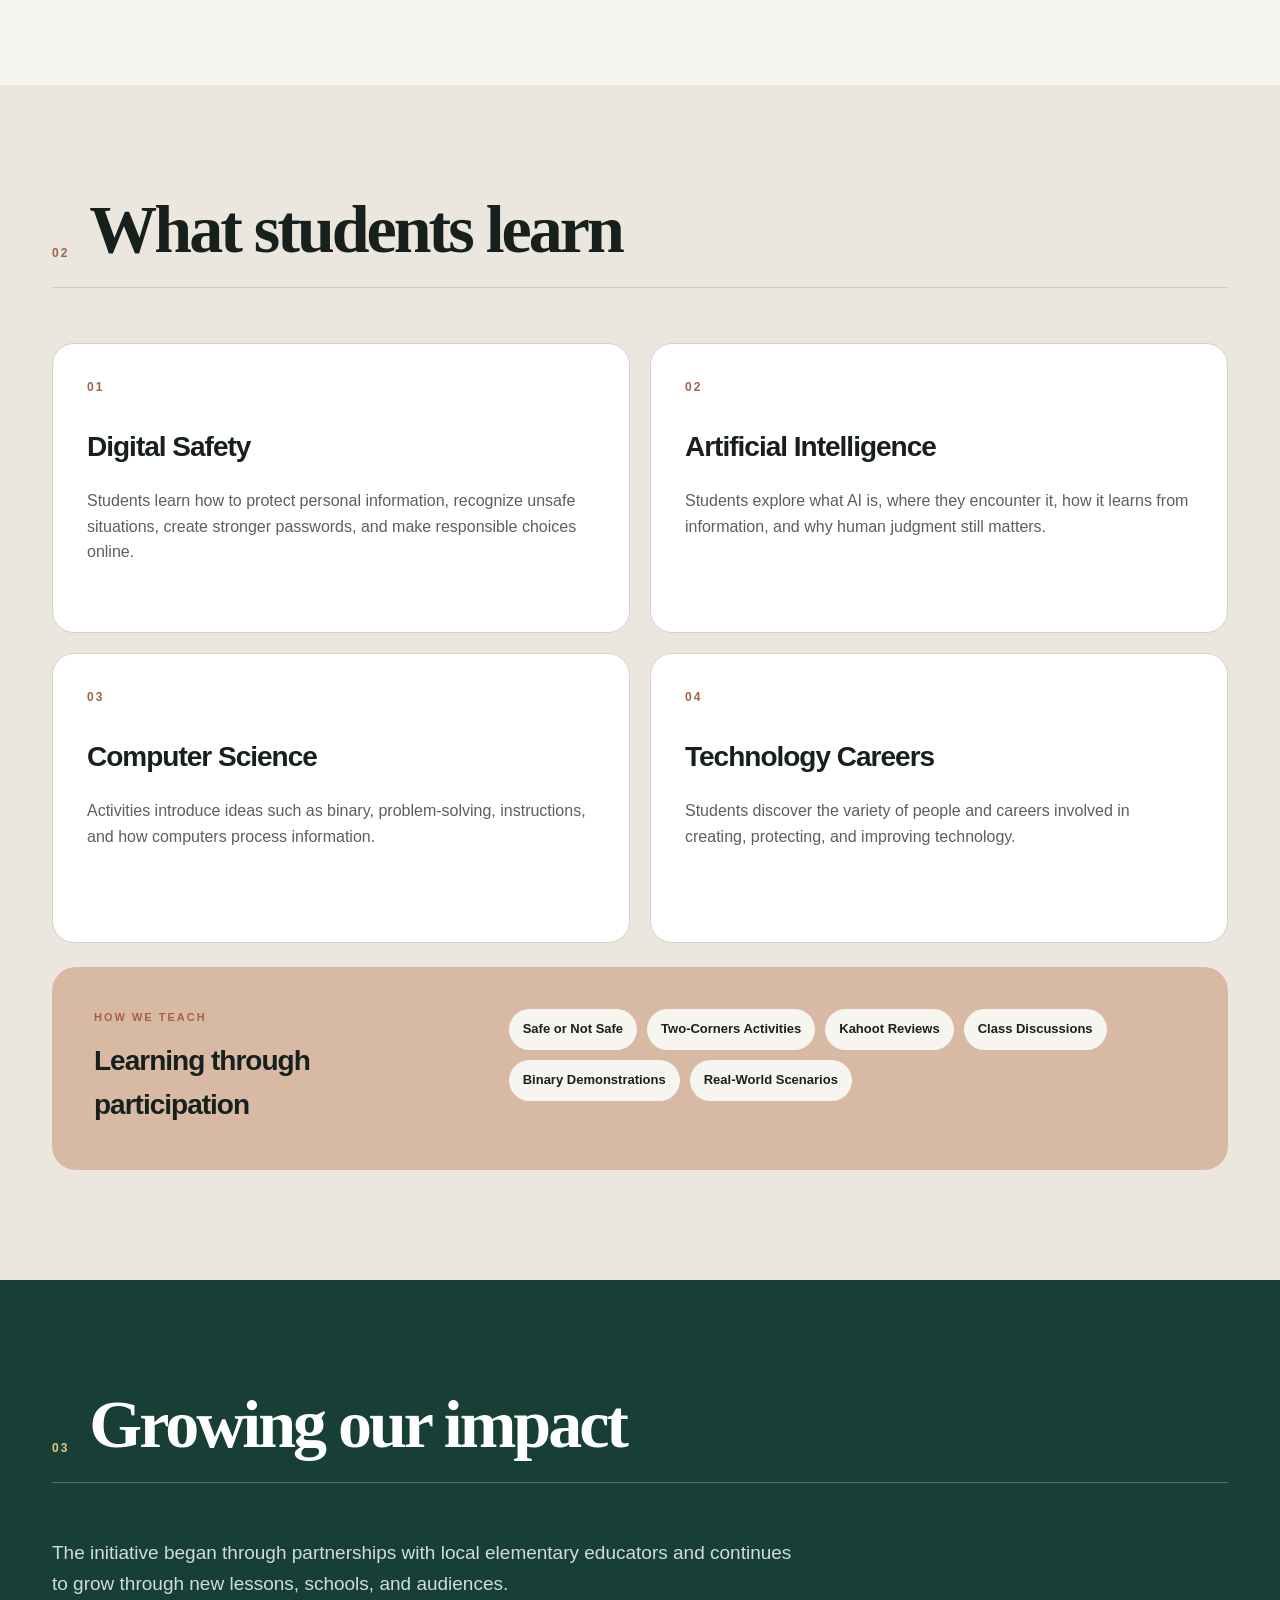
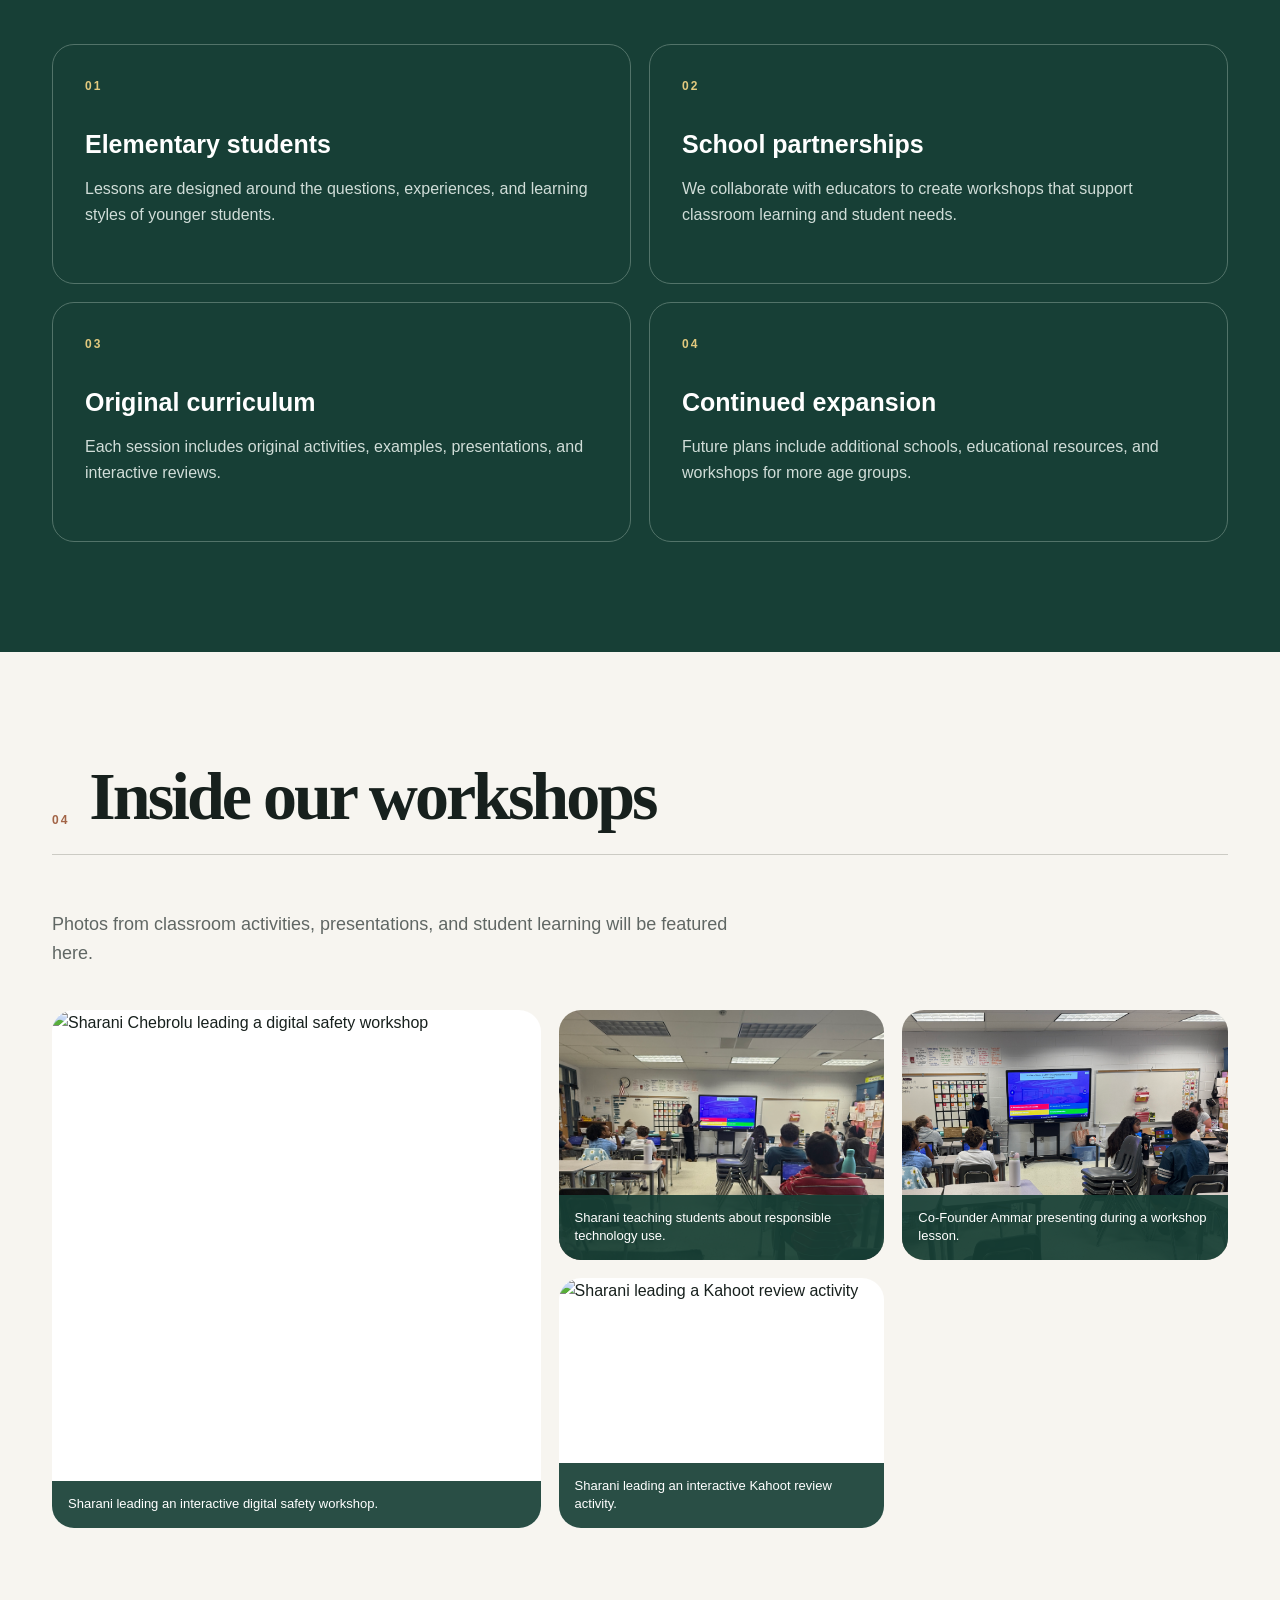
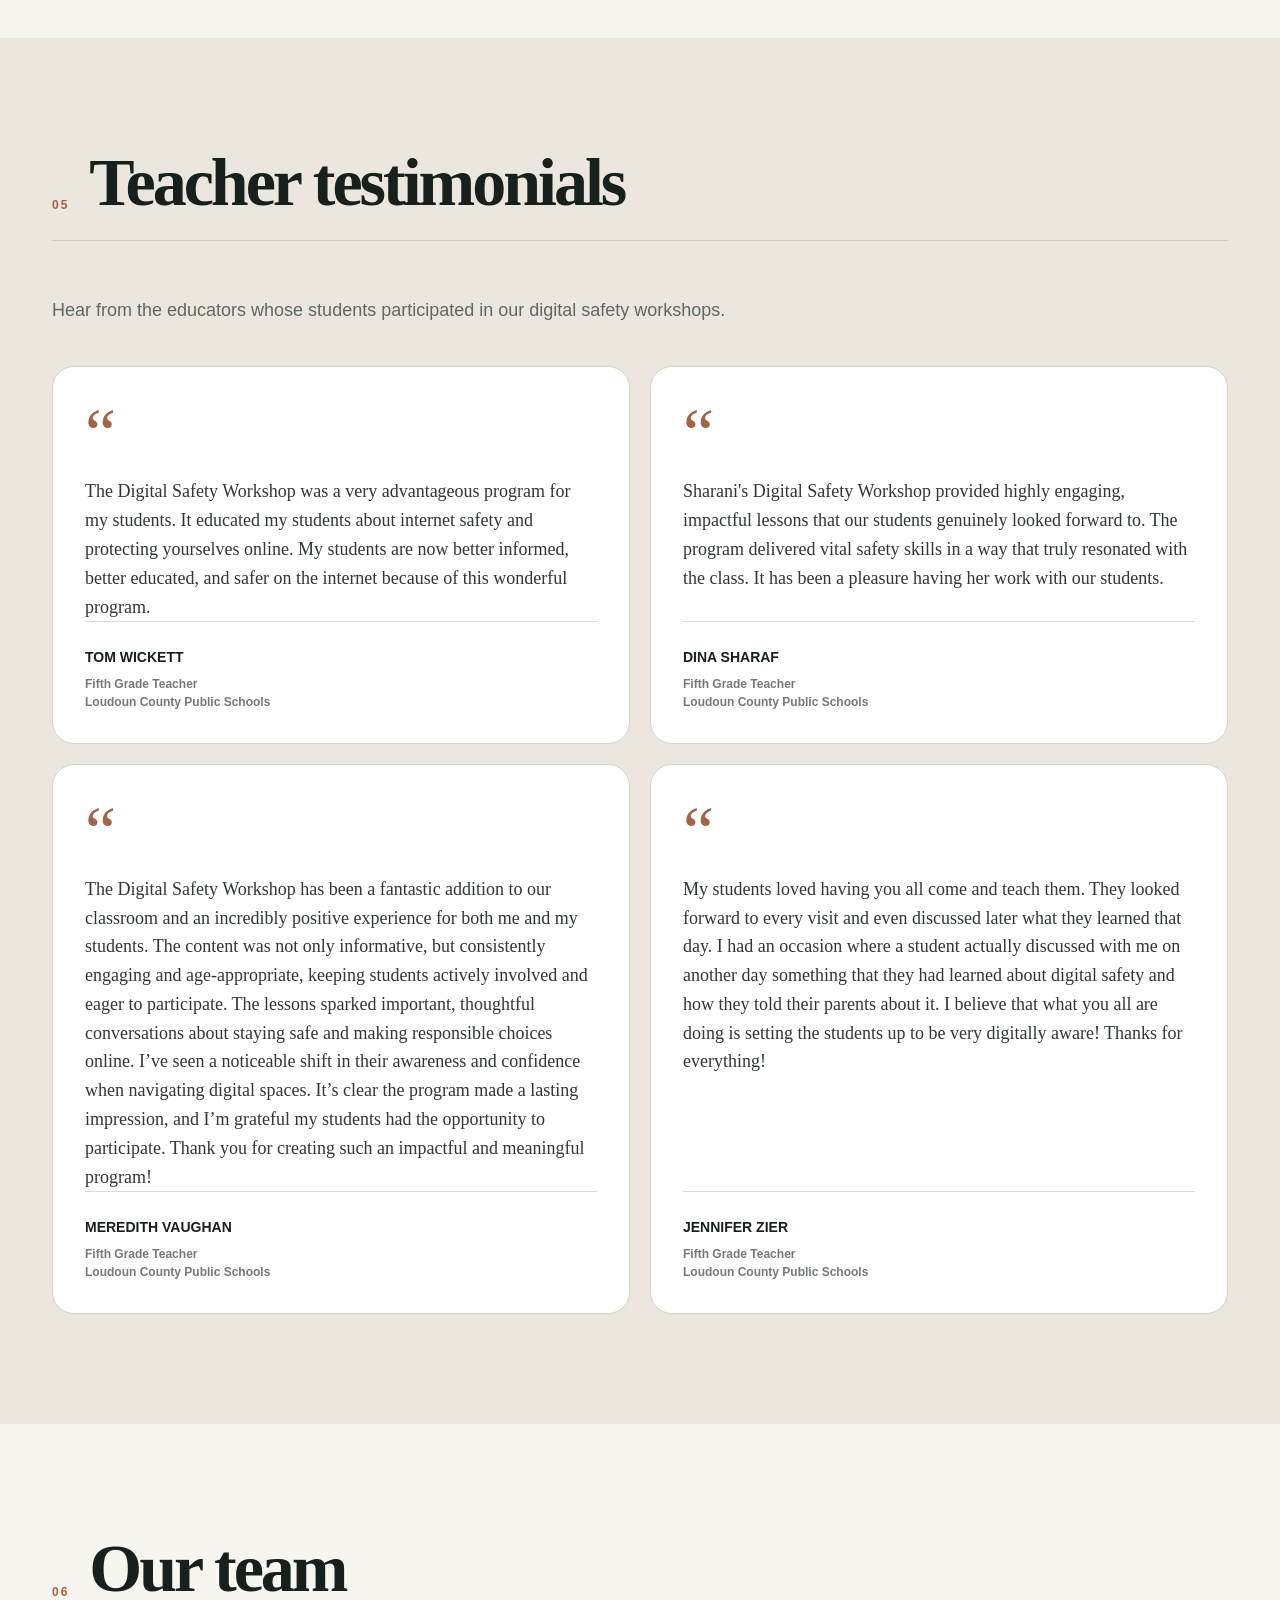
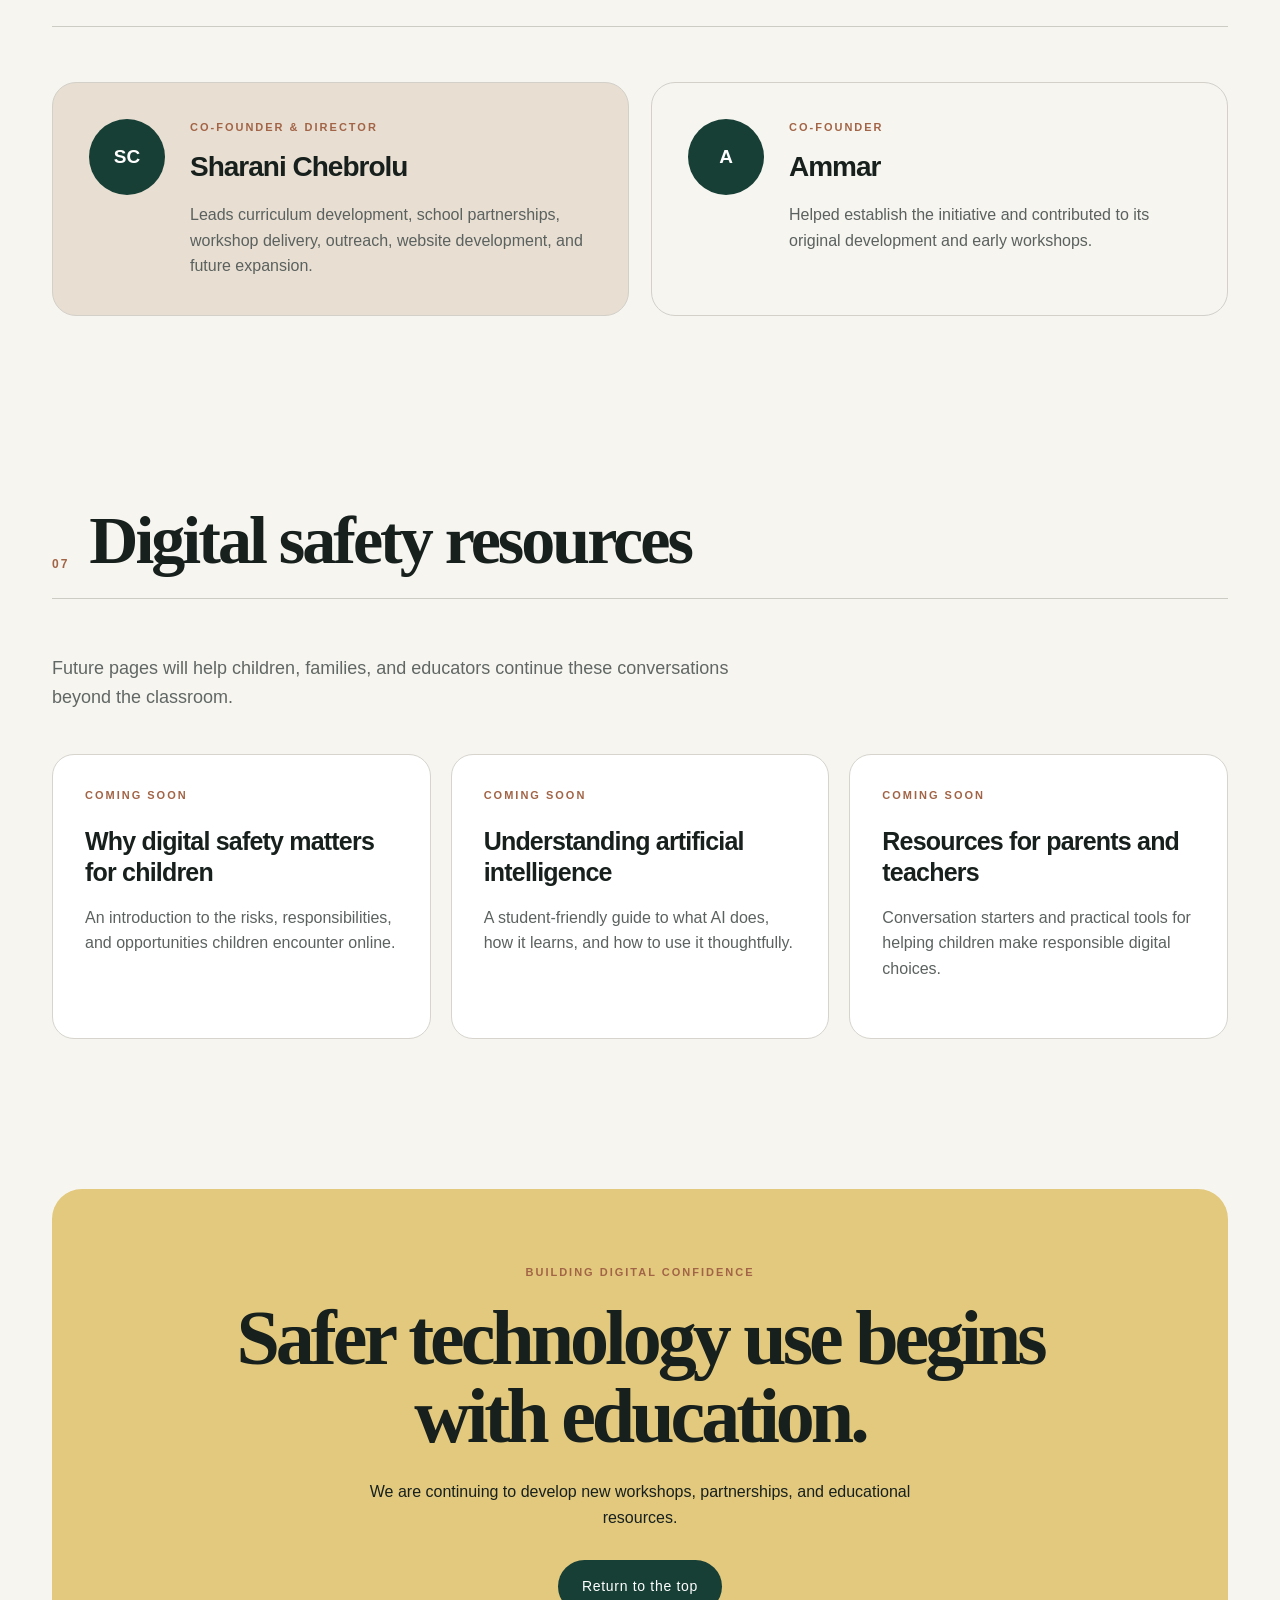
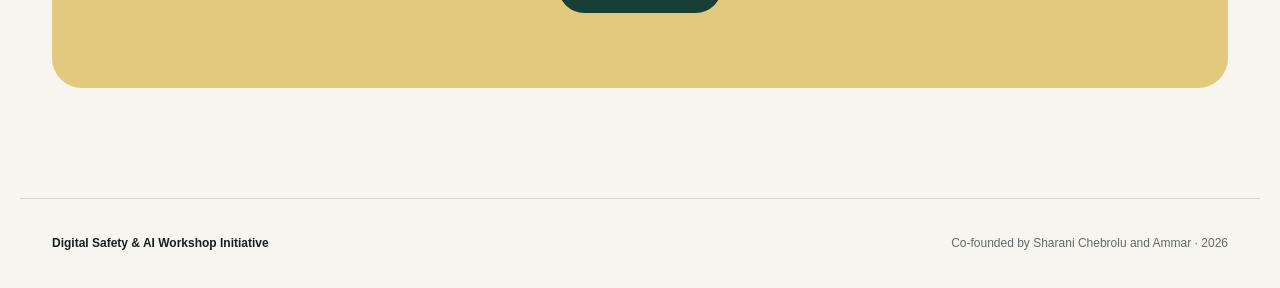
==== commit 2479182e: "Add workshop photos" ====
--- a/index.html
+++ b/index.html
@@ -300,27 +300,51 @@
                 learning will be featured here.
             </p>
 
-            <div class="photo-grid">
-                <div class="photo-placeholder large-photo">
-                    <span>Main workshop photo</span>
-                </div>
-
-                <div class="photo-placeholder">
-                    <span>Activity photo</span>
-                </div>
-
-                <div class="photo-placeholder">
-                    <span>Presentation photo</span>
-                </div>
-
-                <div class="photo-placeholder">
-                    <span>Lesson materials</span>
-                </div>
-
-                <div class="photo-placeholder">
-                    <span>Classroom activity</span>
-                </div>
-            </div>
+           <div class="photo-grid">
+            <figure class="gallery-item large-photo">
+                <img
+                    src="images/sharani_presenting.jpg"
+                    alt="Sharani Chebrolu leading a digital safety workshop"
+                >
+
+                <figcaption>
+                    Sharani leading an interactive digital safety workshop.
+                </figcaption>
+             </figure>
+
+        <figure class="gallery-item">
+            <img
+                src="images/sharani_teaching.jpg"
+                alt="Sharani Chebrolu teaching students about digital safety"
+            >
+
+            <figcaption>
+                Sharani teaching students about responsible technology use.
+            </figcaption>
+        </figure>
+
+        <figure class="gallery-item">
+            <img
+                src="images/ammar_presenting.jpg"
+                alt="Ammar presenting during a workshop"
+            >
+
+            <figcaption>
+                Co-Founder Ammar presenting during a workshop lesson.
+            </figcaption>
+        </figure>
+
+        <figure class="gallery-item">
+            <img
+                src="images/sharani_kahoot.jpg"
+                alt="Sharani leading a Kahoot review activity"
+            >
+
+            <figcaption>
+                Sharani leading an interactive Kahoot review activity.
+            </figcaption>
+        </figure>
+    </div> 
         </section>
 
         <!-- TESTIMONIALS -->
--- a/style.css
+++ b/style.css
@@ -975,4 +975,72 @@
     .materials-grid {
         grid-template-columns: 1fr;
     }
+}
+/* FOUR-PHOTO GALLERY */
+
+.photo-grid {
+    display: grid;
+    gap: 18px;
+    grid-template-columns: 1.2fr 0.8fr 0.8fr;
+    grid-template-rows: repeat(2, 250px);
+}
+
+.large-photo {
+    grid-column: 1 / 2;
+    grid-row: 1 / 3;
+}
+
+.gallery-item {
+    background: #ffffff;
+    border-radius: 22px;
+    margin: 0;
+    overflow: hidden;
+    position: relative;
+}
+
+.gallery-item img {
+    display: block;
+    height: 100%;
+    object-fit: cover;
+    width: 100%;
+}
+
+.gallery-item figcaption {
+    background: rgba(23, 63, 54, 0.92);
+    bottom: 0;
+    color: #ffffff;
+    font-size: 13px;
+    left: 0;
+    line-height: 1.4;
+    padding: 14px 16px;
+    position: absolute;
+    right: 0;
+}
+
+@media (max-width: 900px) {
+    .photo-grid {
+        grid-template-columns: 1fr 1fr;
+        grid-template-rows: 300px 220px 220px;
+    }
+
+    .large-photo {
+        grid-column: 1 / 3;
+        grid-row: 1 / 2;
+    }
+}
+
+@media (max-width: 700px) {
+    .photo-grid {
+        grid-template-columns: 1fr;
+        grid-template-rows: auto;
+    }
+
+    .large-photo {
+        grid-column: auto;
+        grid-row: auto;
+    }
+
+    .gallery-item {
+        height: 300px;
+    }
 }
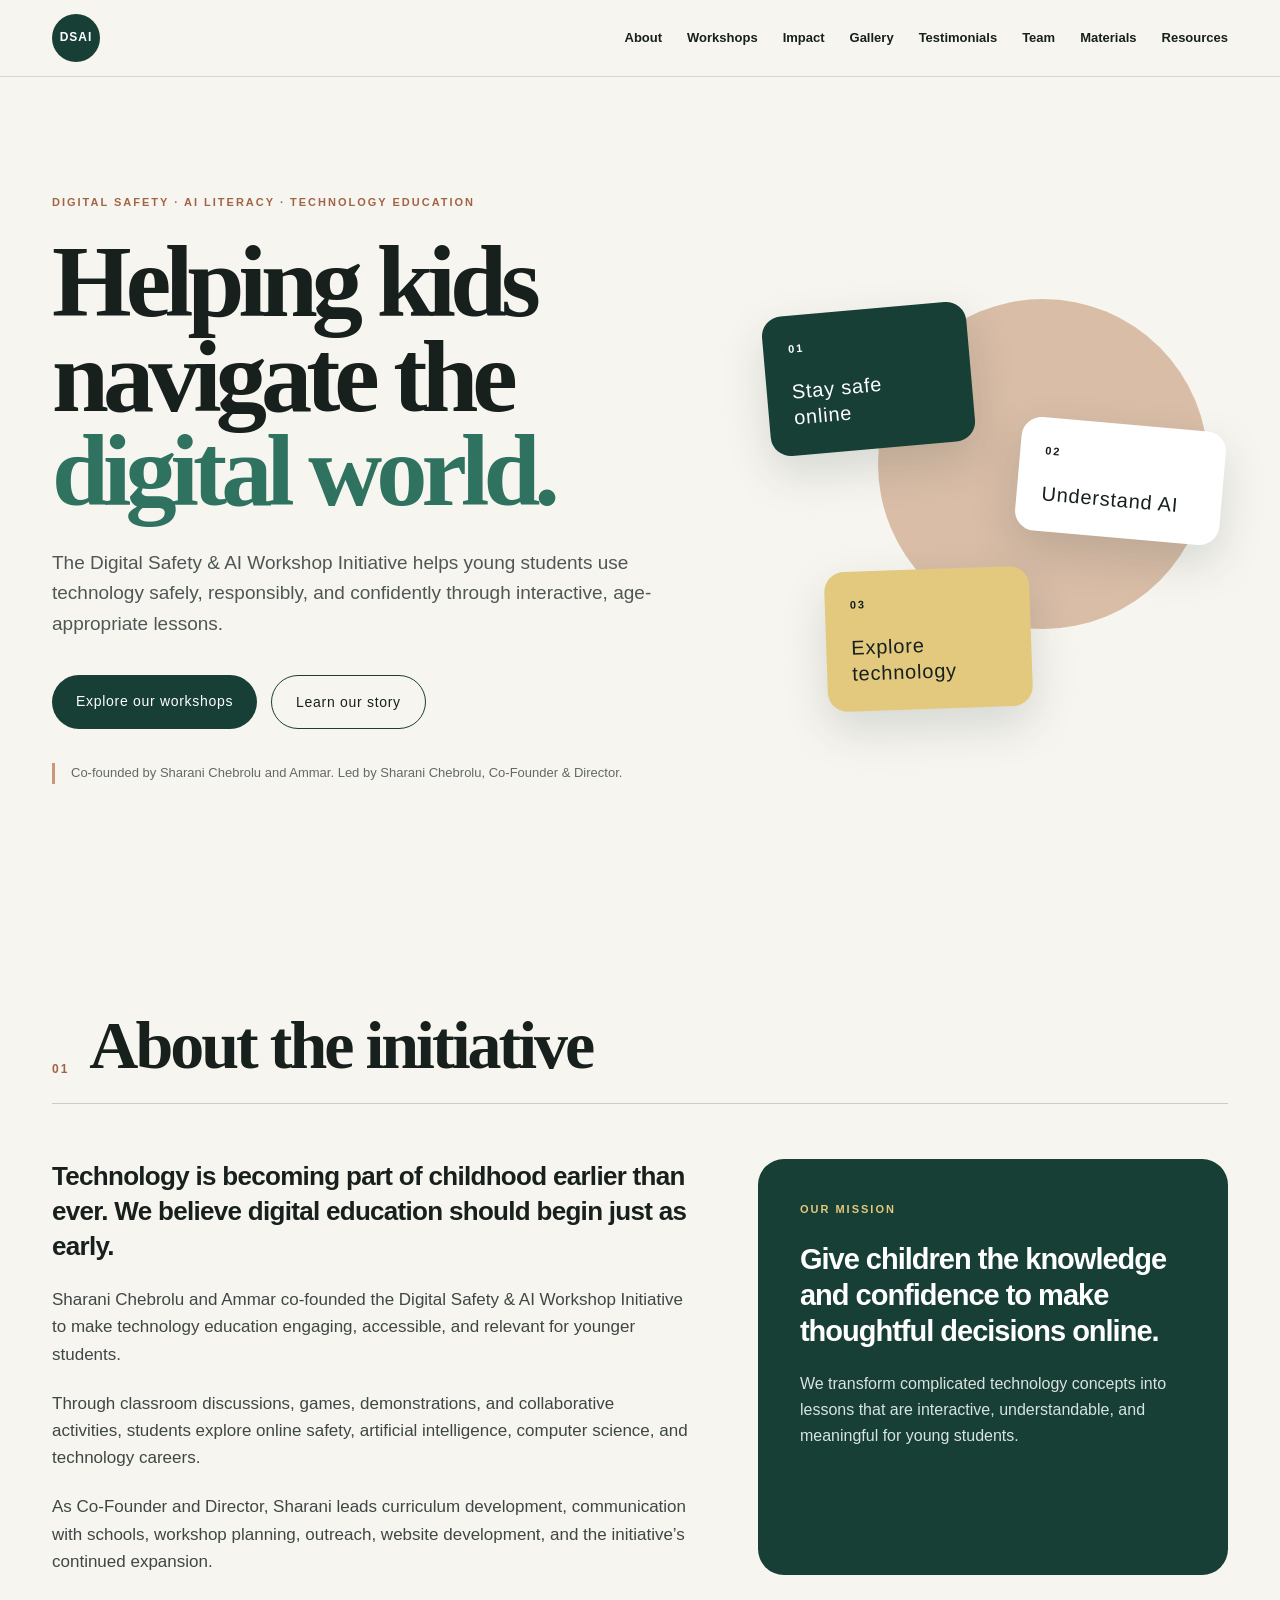
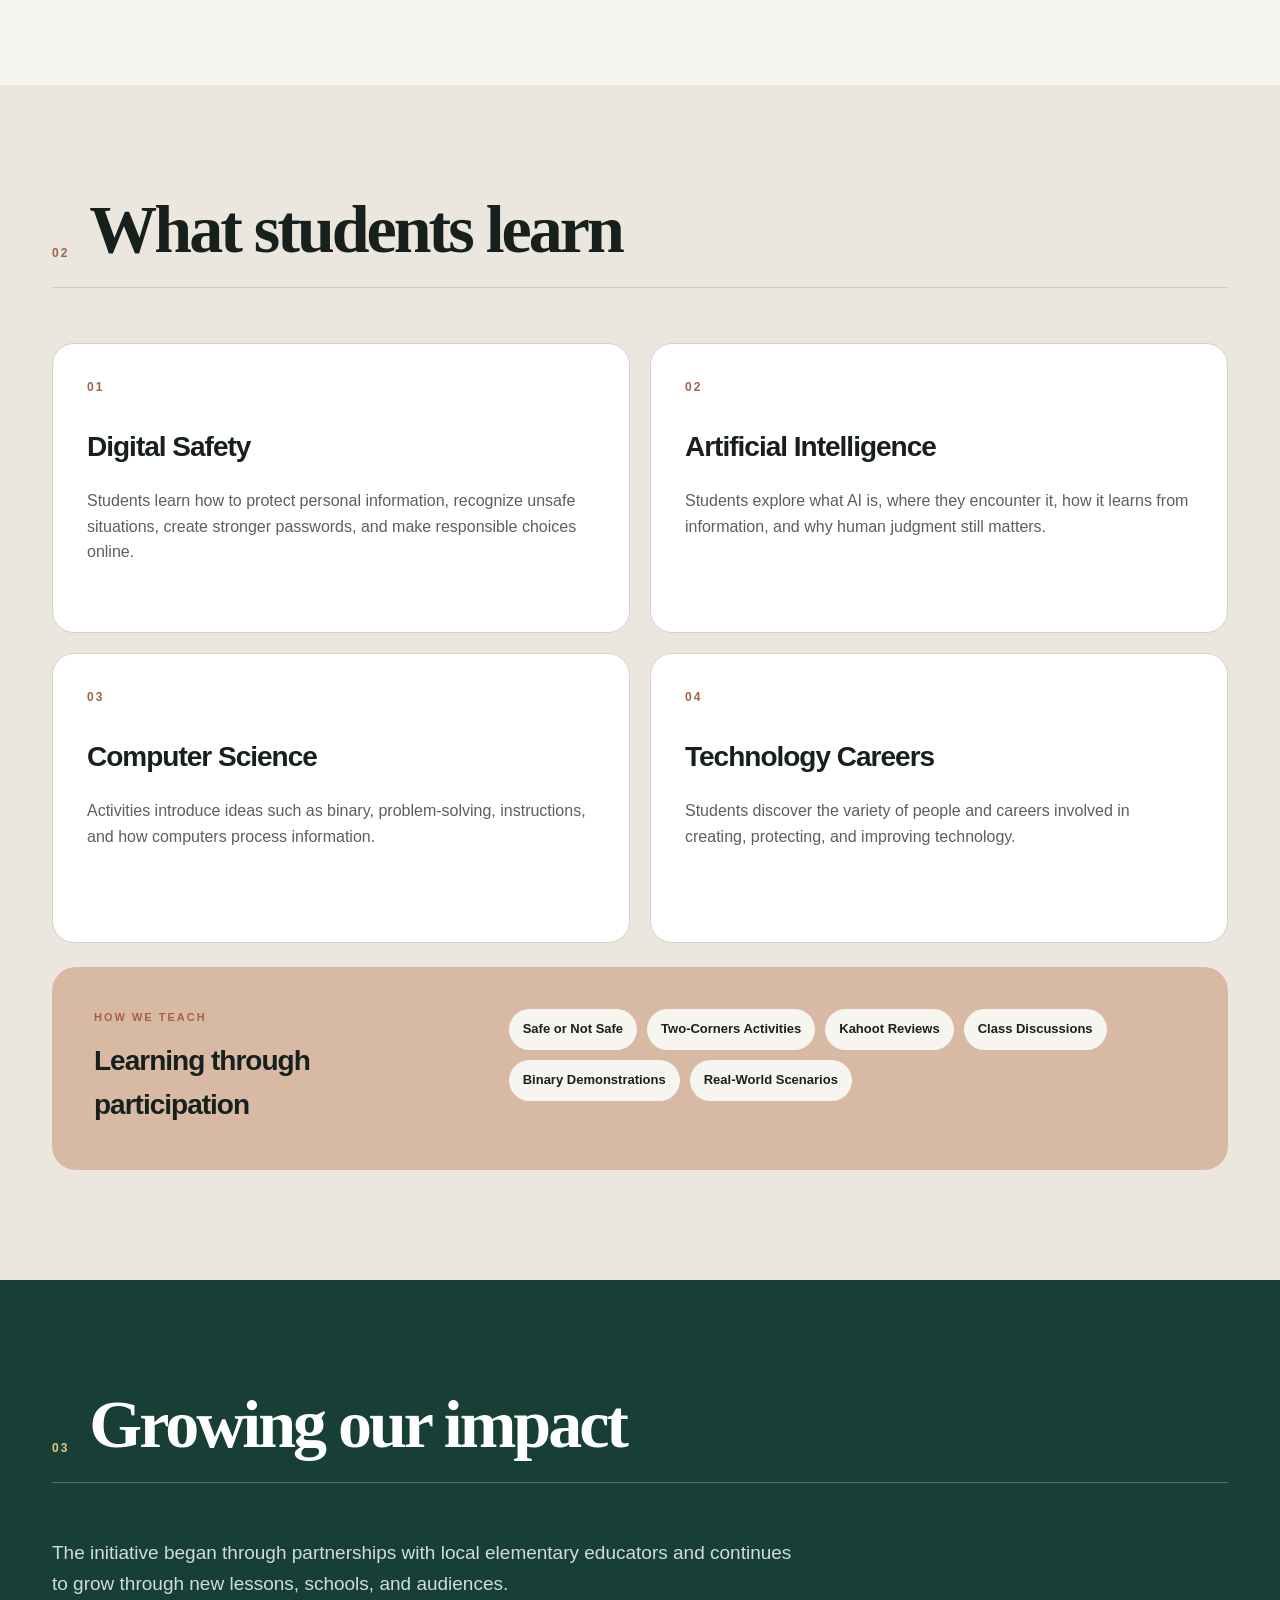
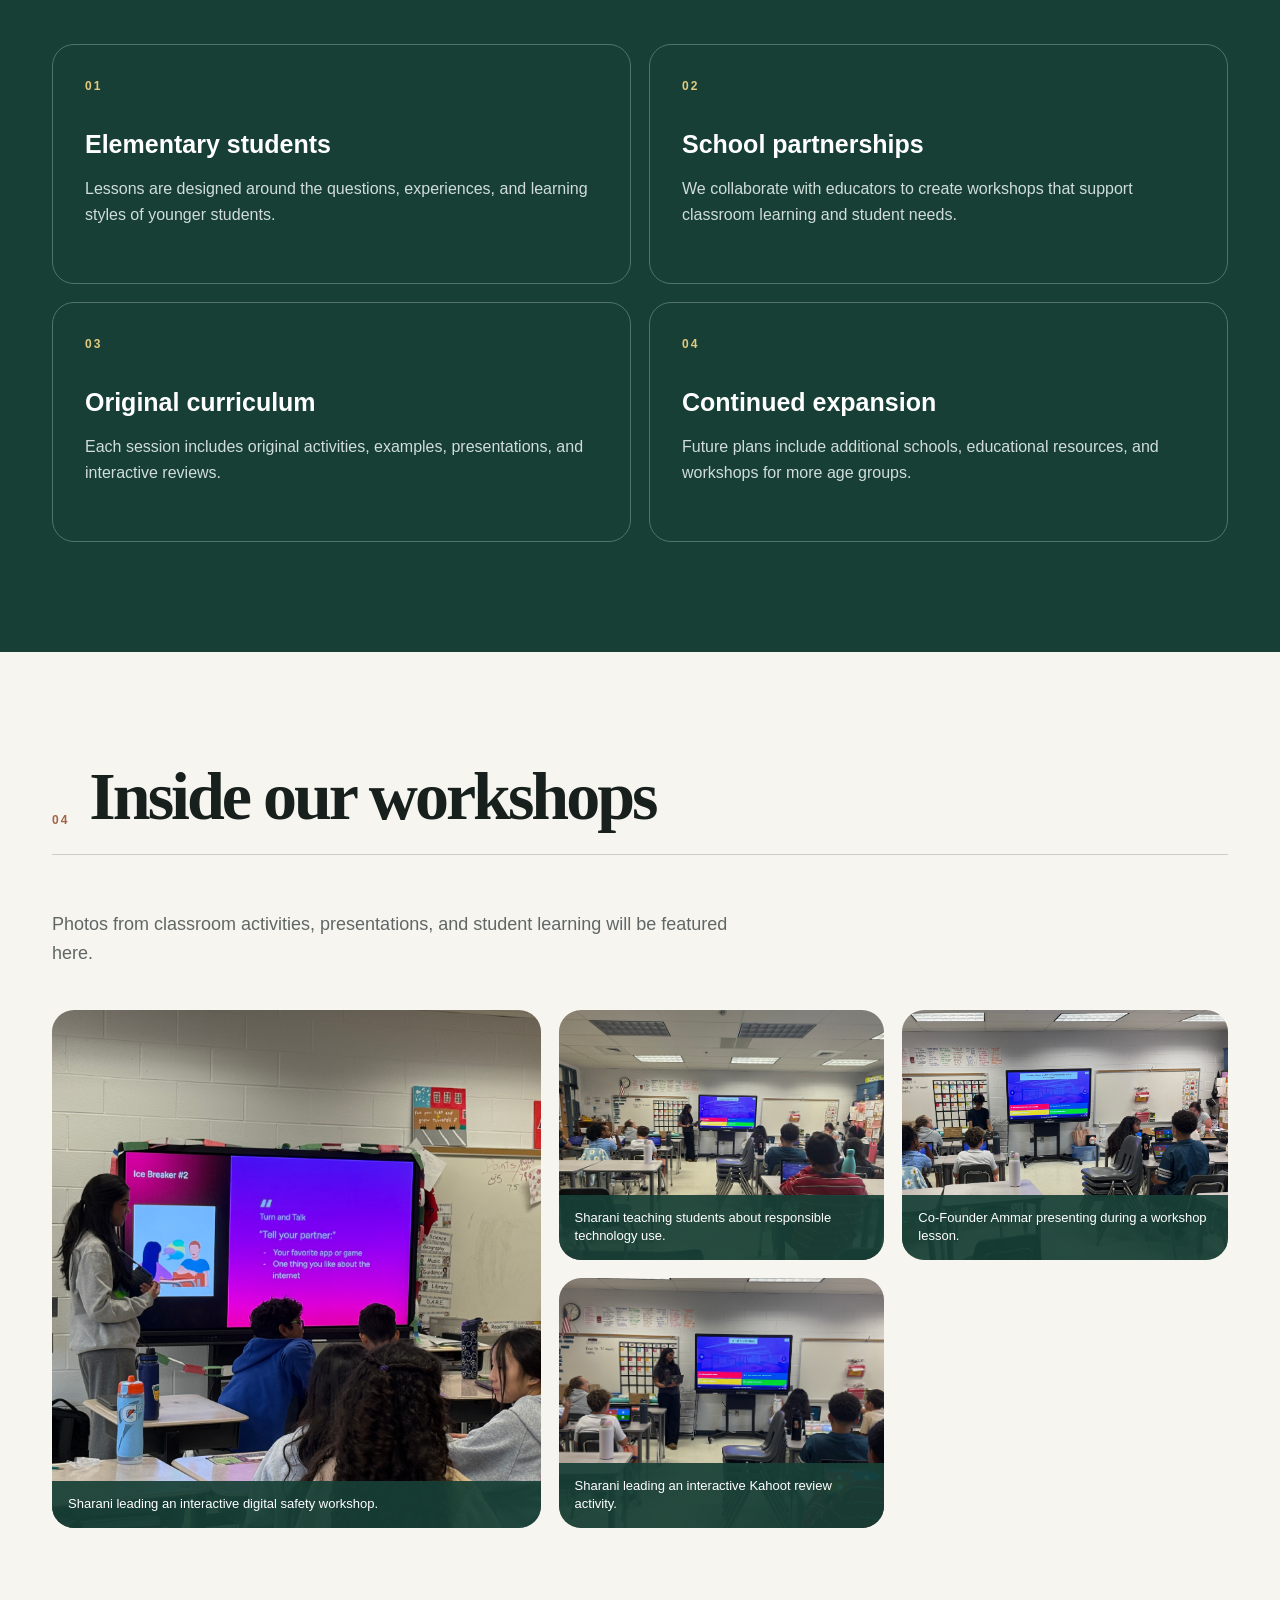
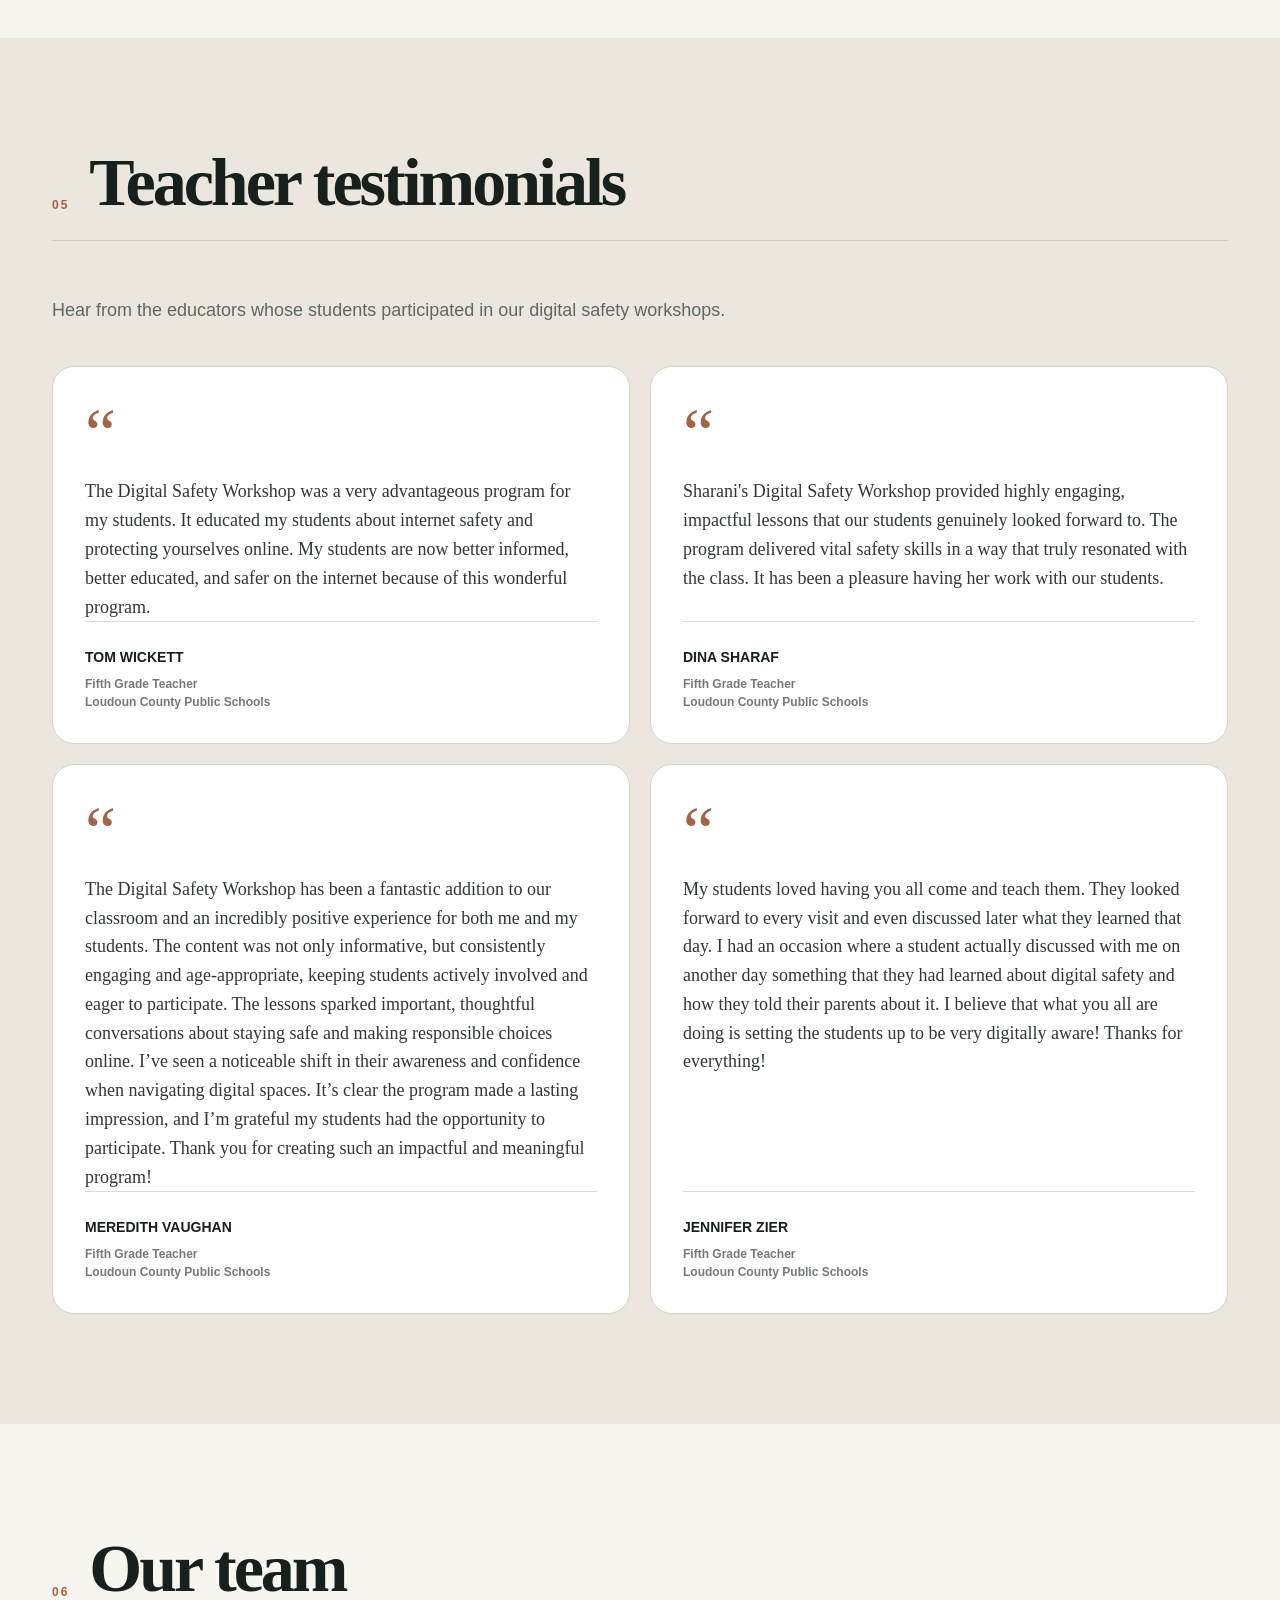
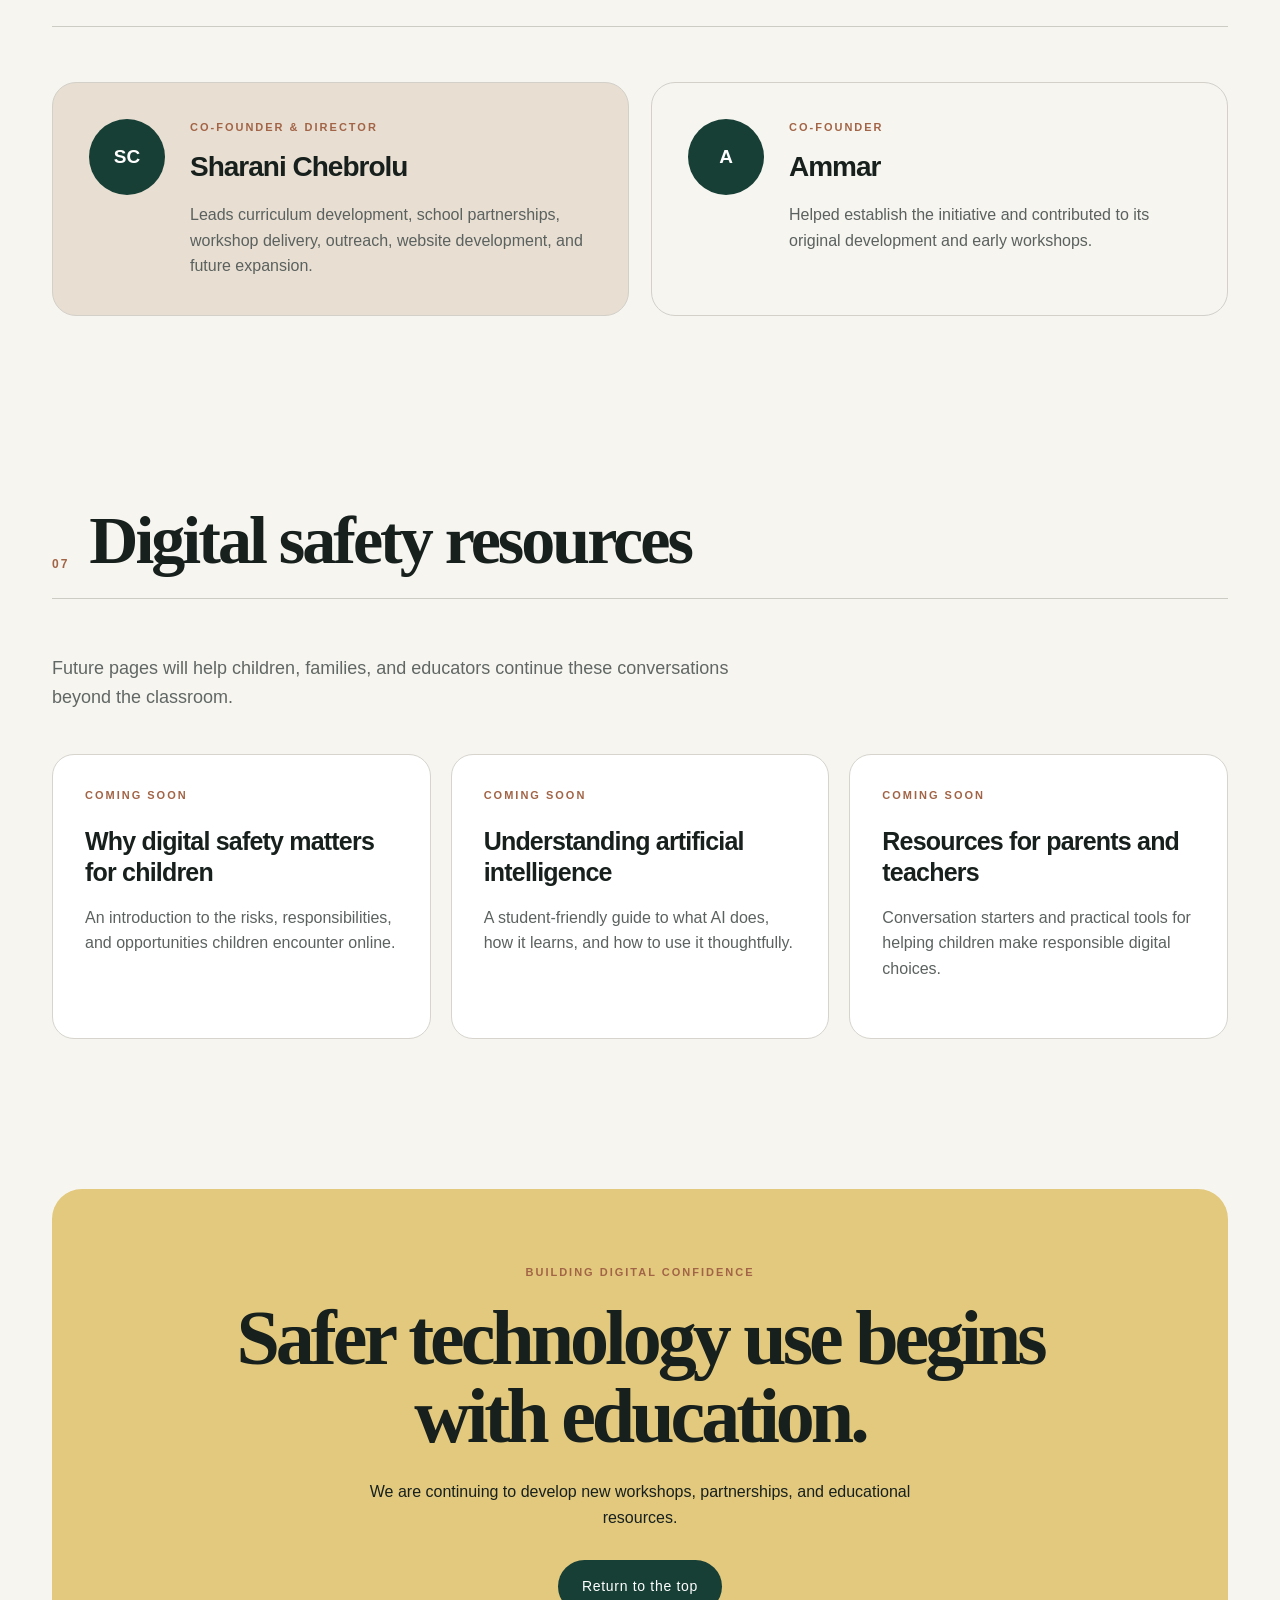
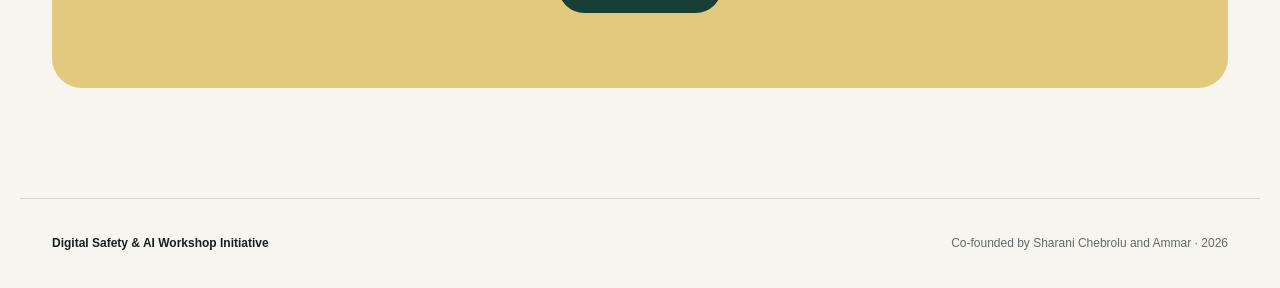
==== commit db7b61ed: "Fix workshop image paths" ====
--- a/index.html
+++ b/index.html
@@ -303,7 +303,7 @@
            <div class="photo-grid">
             <figure class="gallery-item large-photo">
                 <img
-                    src="images/sharani_presenting.jpg"
+                    src="images/sharani_presenting.JPG"
                     alt="Sharani Chebrolu leading a digital safety workshop"
                 >
 
@@ -336,7 +336,7 @@
 
         <figure class="gallery-item">
             <img
-                src="images/sharani_kahoot.jpg"
+                src="images/sharani_kahoot.JPG"
                 alt="Sharani leading a Kahoot review activity"
             >
 
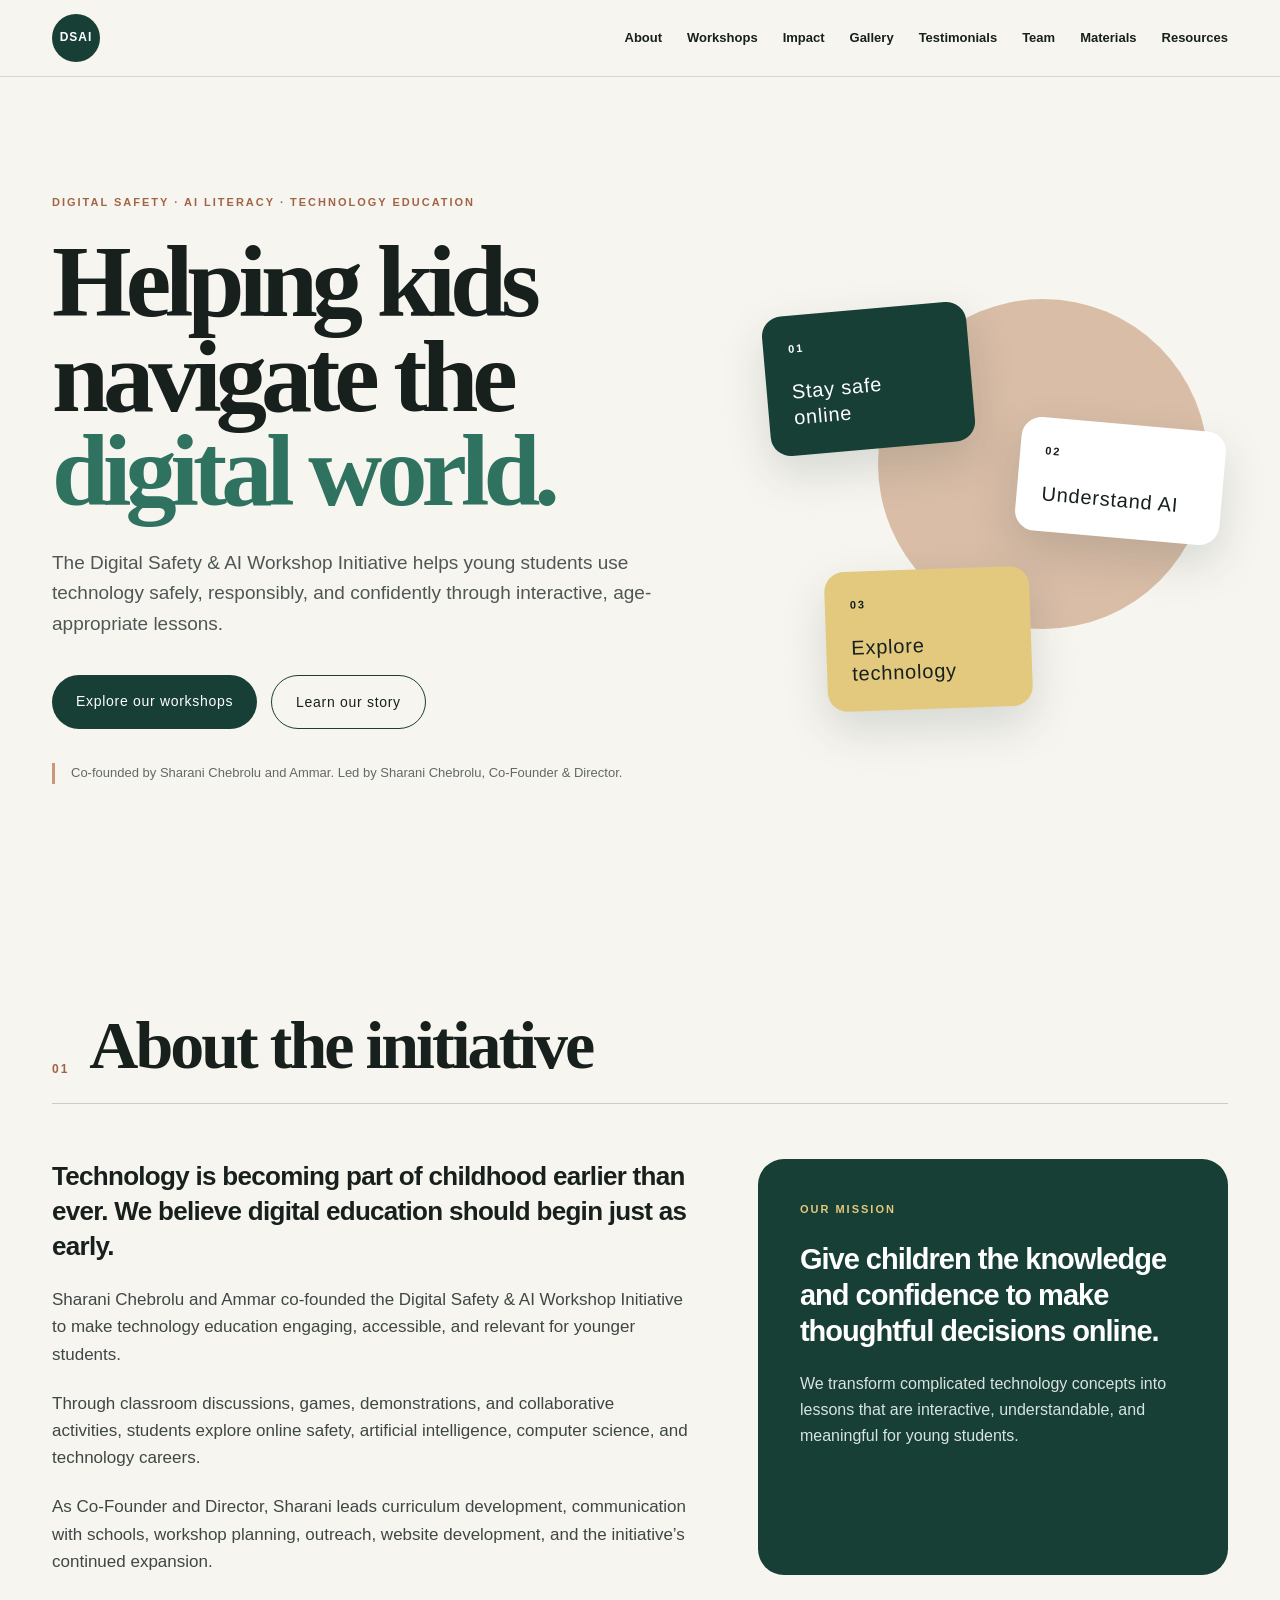
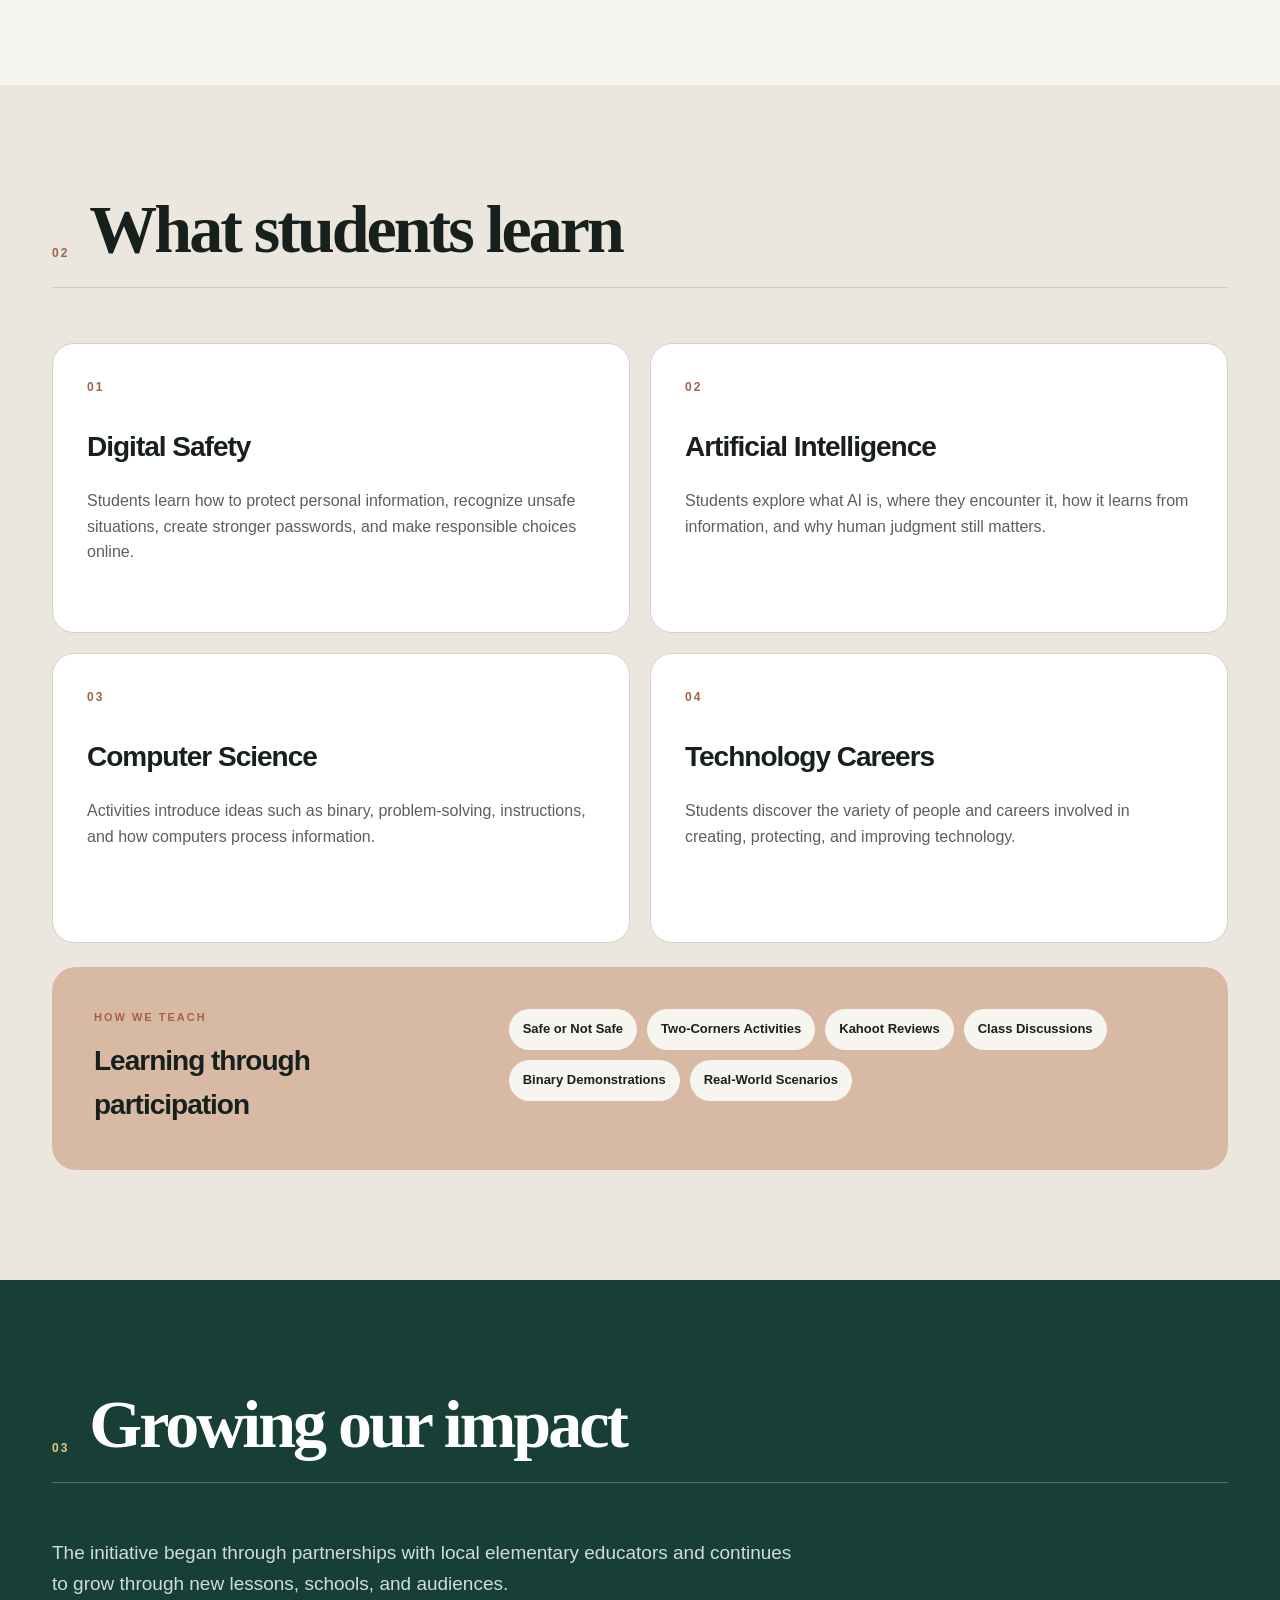
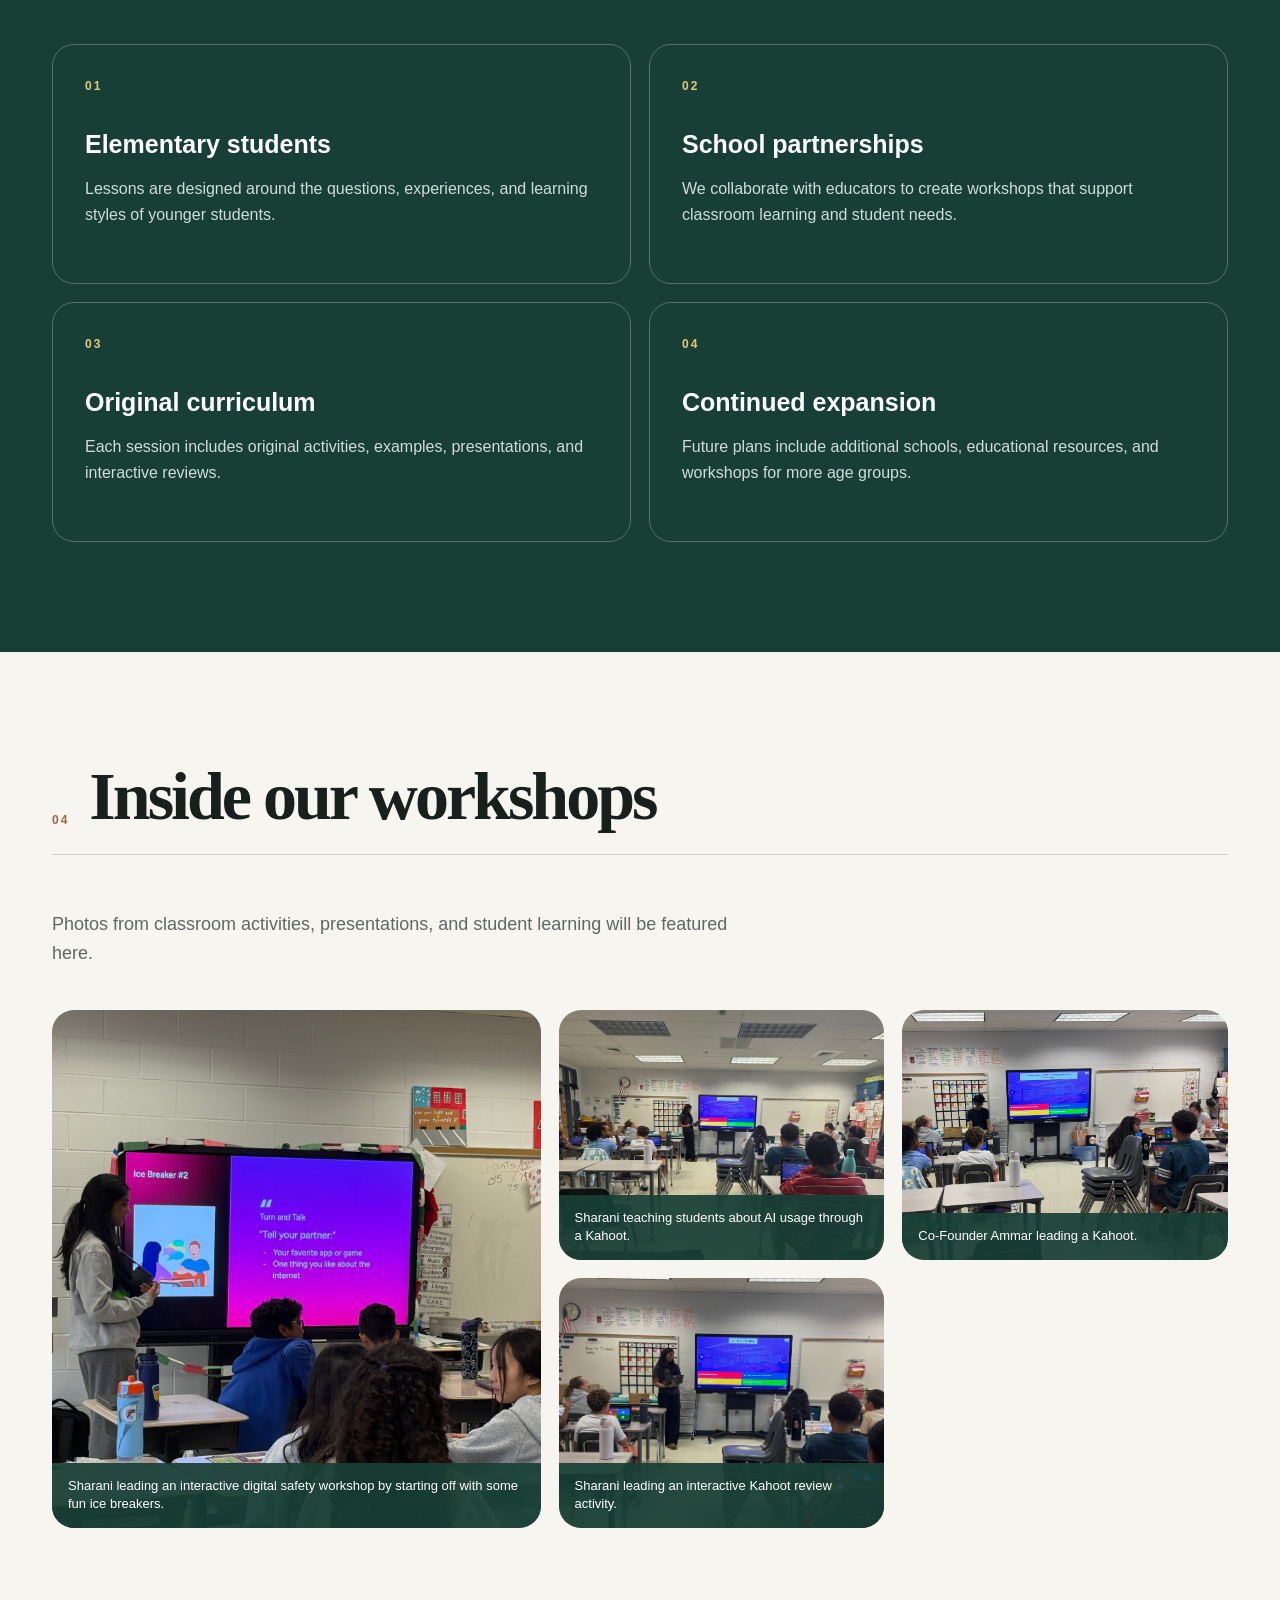
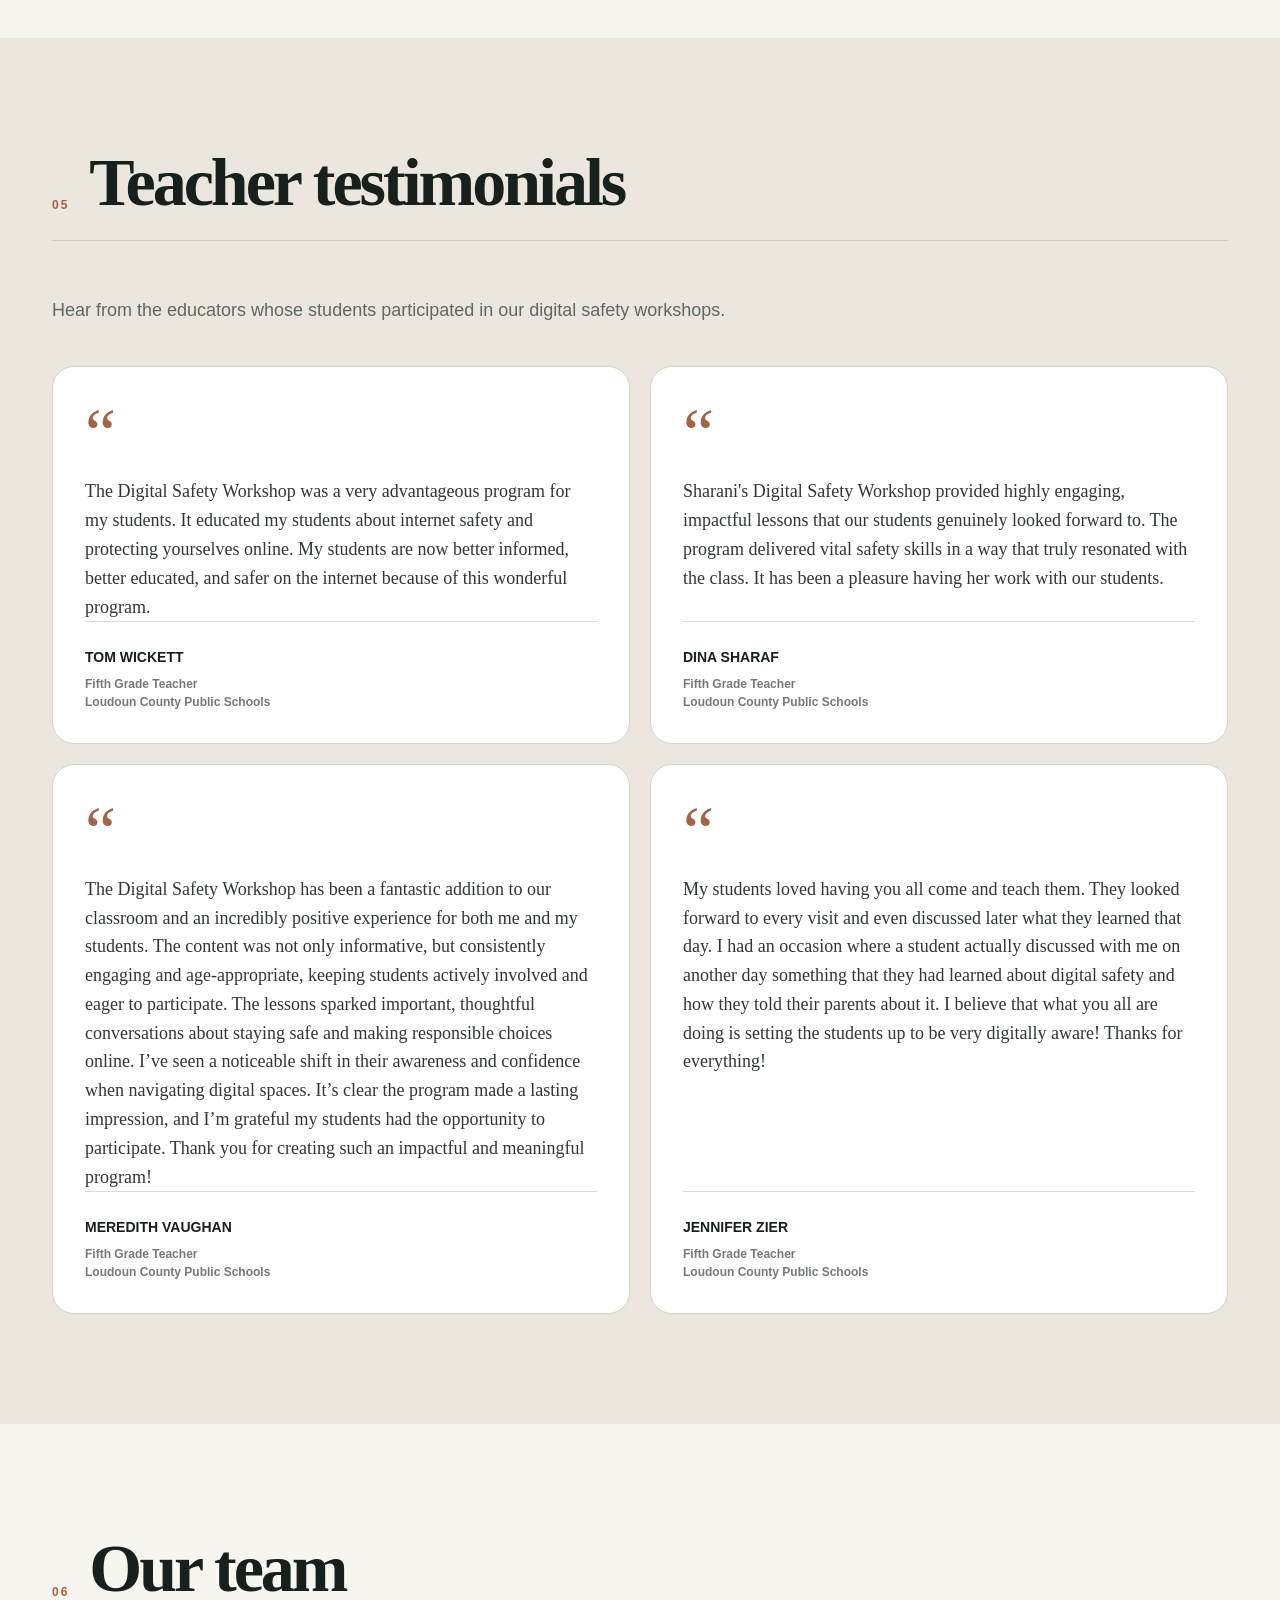
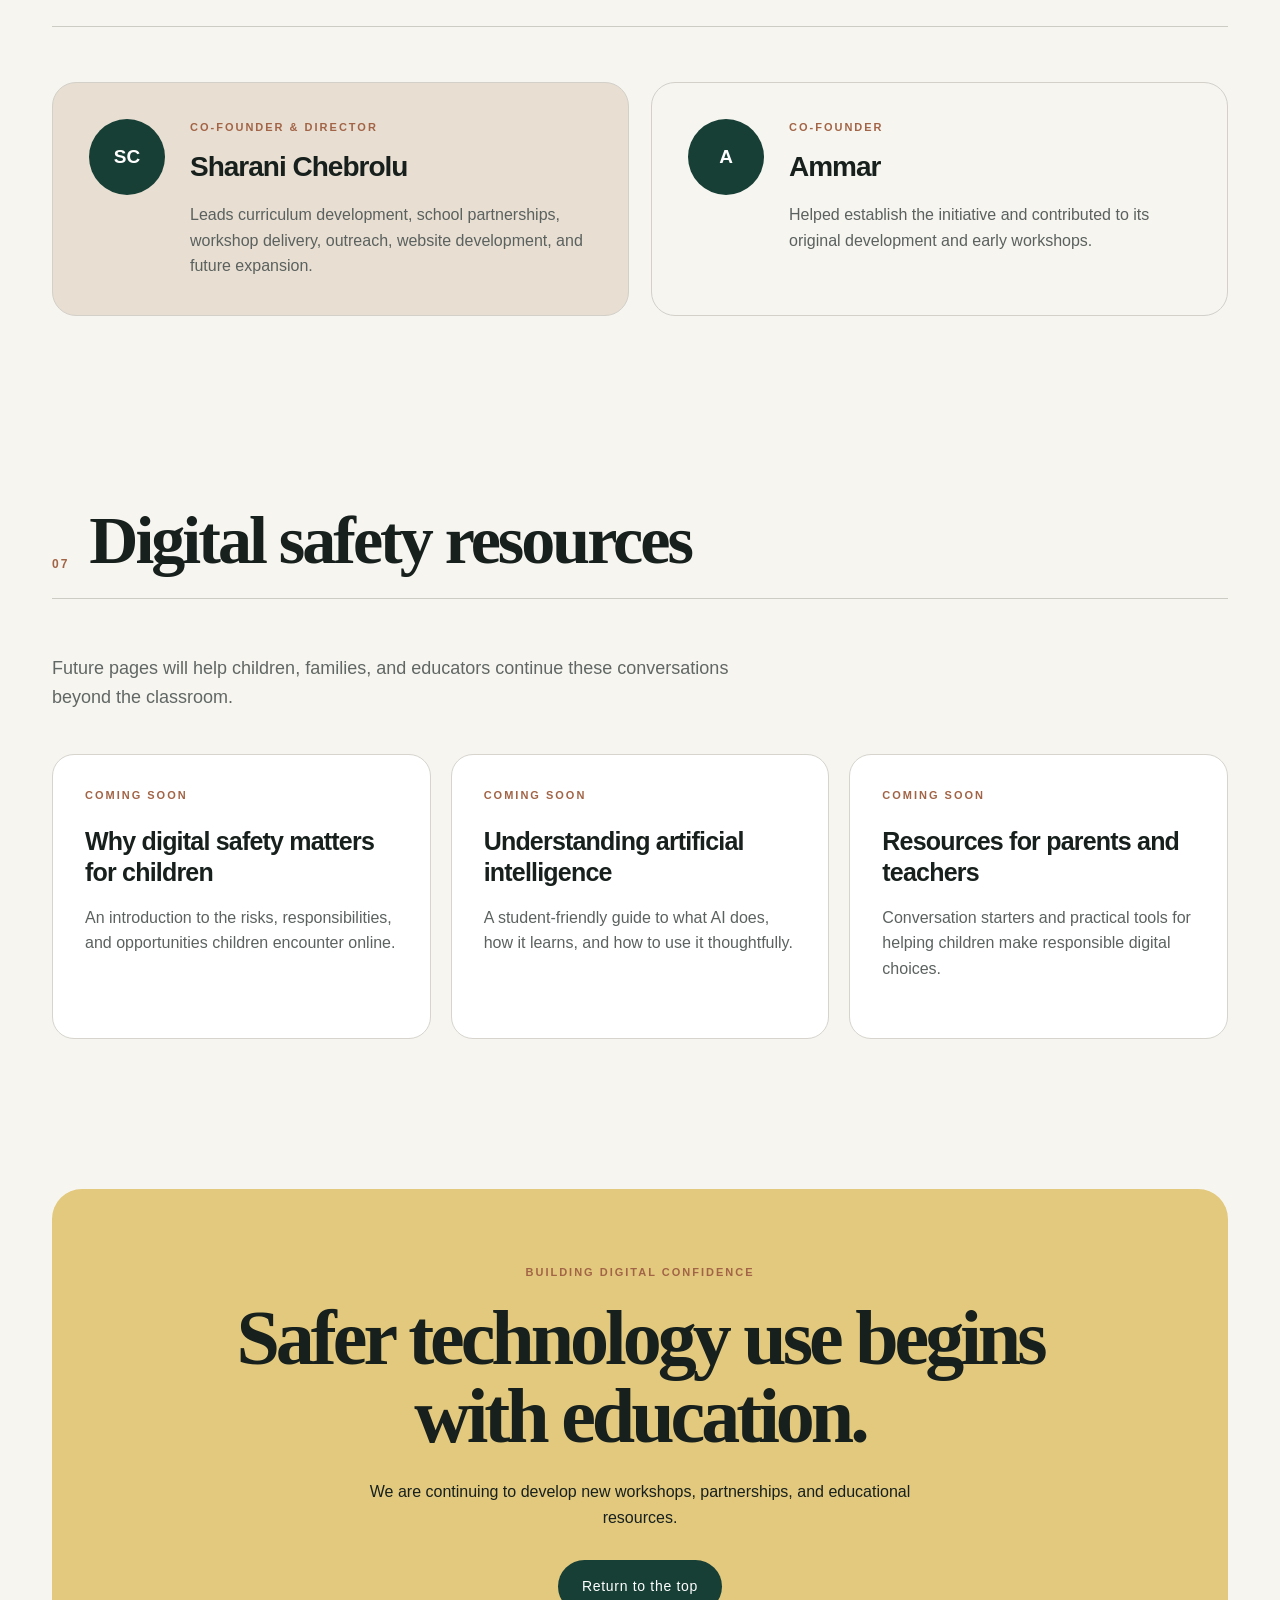
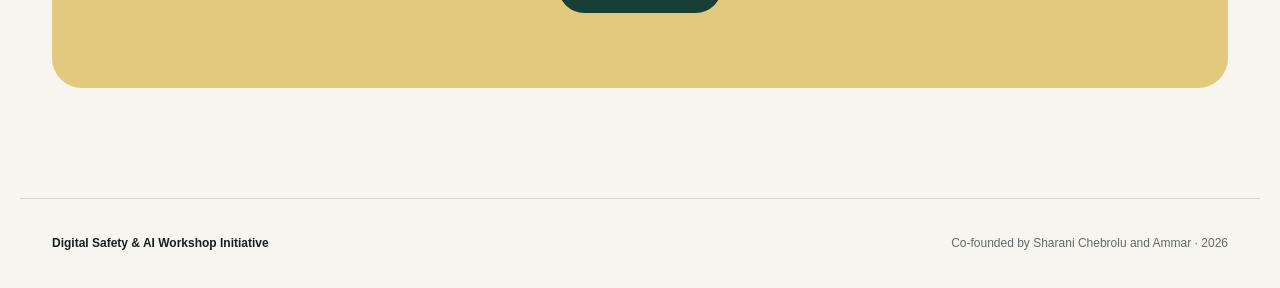
==== commit 09451020: "changing up the wording in the photo descriptions" ====
--- a/index.html
+++ b/index.html
@@ -308,7 +308,7 @@
                 >
 
                 <figcaption>
-                    Sharani leading an interactive digital safety workshop.
+                    Sharani leading an interactive digital safety workshop by starting off with some fun ice breakers.
                 </figcaption>
              </figure>
 
@@ -319,7 +319,7 @@
             >
 
             <figcaption>
-                Sharani teaching students about responsible technology use.
+                Sharani teaching students about AI usage through a Kahoot.
             </figcaption>
         </figure>
 
@@ -330,7 +330,7 @@
             >
 
             <figcaption>
-                Co-Founder Ammar presenting during a workshop lesson.
+                Co-Founder Ammar leading a Kahoot.
             </figcaption>
         </figure>
 
